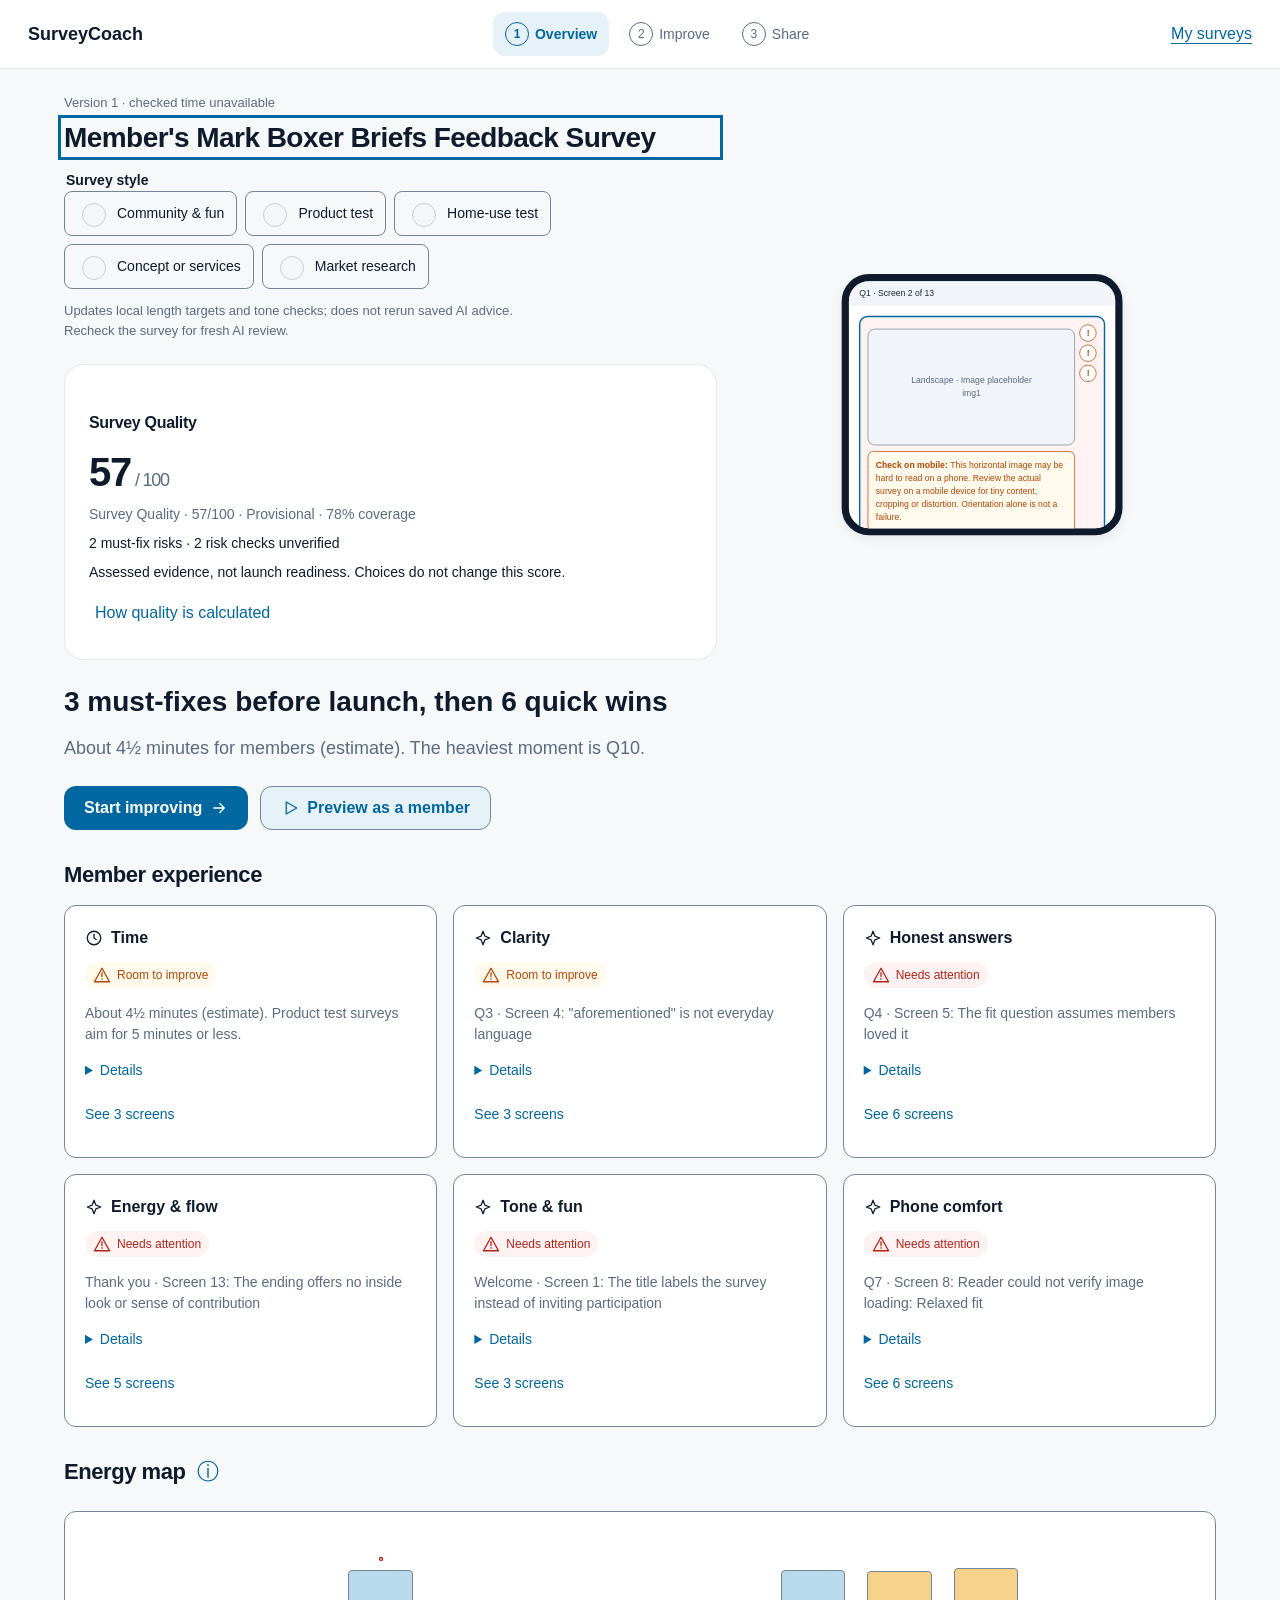
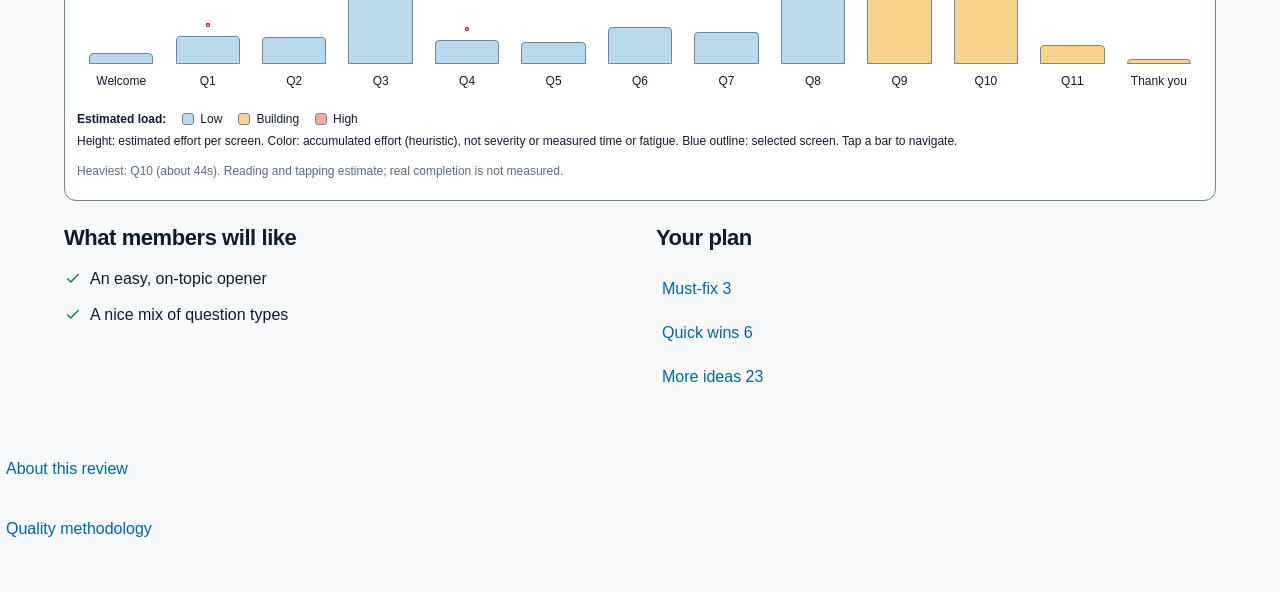
==== site/index.html @ 379ef83e "site: field-scoped previews, bound saves, draft alternatives, read-only recovery, one progress model" ====
<!doctype html>
<html lang="en">
<head>
  <meta charset="utf-8">
  <meta name="viewport" content="width=device-width, initial-scale=1">
  <title>SurveyCoach: sample review</title>
  <meta name="description" content="See your survey through your members' eyes. Explore a fictional SurveyCoach review.">
  <link rel="stylesheet" href="styles.css">
  <link rel="stylesheet" href="workflow.css">
  <link rel="stylesheet" href="design-system.css">
  <link rel="stylesheet" href="review-studio.css">
<link rel="stylesheet" href="chapters.css"><link rel="stylesheet" href="overview.css"><link rel="stylesheet" href="quality.css"></head>
<body>
  <a class="skip" href="#workspace">Skip to review</a>
  <header class="app-bar">
    <a href="local.html" class="brand">SurveyCoach</a>
    <nav id="chapter-nav" aria-label="Review steps">
      <a href="#overview" data-chapter="overview"><span class="step-n">1</span> Overview</a>
      <a href="#improve" data-chapter="improve"><span class="step-n">2</span> Improve</a>
      <a href="#share" data-chapter="share"><span class="step-n">3</span> Share</a>
    </nav>
    <a href="local.html" class="btn-text">My surveys</a>
  </header>
  <main id="workspace" class="sample-shell" tabindex="-1">
    <section id="chapter-overview" aria-labelledby="overview-h"><h2 id="overview-h" tabindex="-1">Overview</h2><p>Sample review · fictional data</p></section>
    <section id="chapter-improve" aria-labelledby="improve-h" hidden>
    <h2 id="improve-h" tabindex="-1">Improve</h2>
    <header id="topbar" class="topbar"></header>
    <div id="improve-bar" class="improve-bar" aria-label="Improve queue"></div>
    <div class="studio">
    <section id="stage" class="stage" aria-labelledby="stage-h" tabindex="-1"></section>
    <aside id="coach" class="coach" aria-labelledby="coach-h"></aside>
    </div>
    </section>
    <section id="chapter-share" aria-labelledby="share-h" hidden><h2 id="share-h" tabindex="-1">Share</h2></section>
    <footer class="chapter-foot"><button type="button" id="about-review" class="btn-text" aria-haspopup="dialog" aria-controls="about-review-dialog">About this review</button></footer>
  </main>

  <p id="status" class="sr-only" role="status" aria-live="polite"></p>
  <script src="environment.js"></script>
  <script src="data.js"></script>
  <script src="dom.js"></script>
  <script src="icons.js"></script><script src="quality.js"></script>
  <script src="diff.js"></script>
  <script src="toast.js"></script>
  <script src="chapters.js"></script>
  <script src="model.js"></script>
  <script src="issues.js"></script><script src="progress.js"></script><script src="issue-list.js"></script>
  <script src="phone.js"></script>
  <script src="energy.js"></script>
  <script src="overview.js"></script>
  <script src="improve-actions.js"></script><script src="queue.js"></script><script src="suggestion.js"></script><script src="drafts.js"></script><script src="coach.js"></script>
  <script src="about.js"></script><script src="app.js"></script>
</body>
</html>
---- site/styles.css ----
/* Existing demo and review layouts. Shared light tokens live in design-system.css. */
* { box-sizing: border-box; }
body { margin: 0; background: var(--bg); color: var(--text); font: var(--fs-16)/1.5 var(--font); }
h1, h2, h3, p, dl, dd, dt, ul { margin: 0; }
button, select, input { font: inherit; color: inherit; }
button { cursor: pointer; }
:focus-visible { outline:3px solid var(--accent); outline-offset:3px; }
.sr-only { position: absolute; width: 1px; height: 1px; overflow: hidden; clip: rect(0 0 0 0); white-space: nowrap; }
.skip { position: absolute; left: .5rem; top: -4rem; background: var(--phone-bg); color: var(--text); padding: .6rem 1rem; border-radius: 8px; z-index: 10; }
.skip:focus { top: .5rem; }

/* ----- header ----- */
.topbar { display: flex; flex-wrap: wrap; align-items: center; gap: 14px 22px; padding: 14px 20px; background: var(--surface); border-bottom: 1px solid var(--line); }
.brand { font-weight: 800; font-size: 18px; color: var(--text); } .brand span { color: var(--accent); }
.ring-block { display: grid; justify-items: center; gap: 2px; flex: none; }
.ring-cap { font-size:12px; color: var(--muted); }
.ring { --c: var(--positive); flex: none; width: 64px; height: 64px; border-radius: 50%; display: grid; place-items: center;
  background: conic-gradient(var(--c) 0 var(--e), var(--critical) var(--e) var(--k), var(--surface-2) var(--k) 360deg); }
.ring-in { width: 50px; height: 50px; border-radius: 50%; background: var(--surface); display: grid; place-items: center; font-weight: 800; font-size: 15px; }
.head-text { flex: 1 1 320px; min-width: 0; }
.head-text h1 { font-size: 20px; line-height: 1.25; }
.sub { color: var(--muted); font-size: 13px; }
.stats { display: flex; flex-wrap: wrap; gap: 8px; }
.stat { background: var(--surface); border: 1px solid var(--line); border-radius: 10px; padding: 6px 14px; text-align: center; }
.stat dd { font-weight: 800; font-size: 18px; } .stat dt { font-size: 12px; color: var(--muted); }
.stat.red dd { color: var(--critical); } .stat.amber dd { color: var(--attention); }
.pick { display: grid; gap: 2px; font-size: 12px; color: var(--muted); min-width: 0; }
.pick select { min-height: 44px; width: 100%; min-width: 0; max-width: 100%; text-overflow: ellipsis; background: var(--surface); border: 1px solid var(--line-strong); border-radius: 10px; padding: 0 10px; color: var(--text); }

/* ----- studio layout: rail | phone | coach. On a phone: one column, in the order a researcher works. ----- */
.studio { display: grid; gap: 14px; padding: 14px 20px 28px; grid-template-columns: minmax(0, 1fr); }
.strip { background: var(--surface-2); border: 1px solid var(--line-strong); border-radius: 10px; padding: 8px 12px; color: var(--muted); font-size: 13px; }
.strip strong { color: var(--text); }
@media (min-width: 1100px) {
  .studio { grid-template-columns: 250px minmax(0, 1fr) 410px; align-items: start; grid-template-areas: "strip strip strip" "rail stage coach"; }
  .strip { grid-area: strip; } .rail { grid-area: rail; } .stage { grid-area: stage; } .coach { grid-area: coach; }
  .rail, .stage { position: sticky; top: 14px; }
  .rail { max-height: calc(100vh - 28px); overflow: auto; flex-direction: column; }
}

/* ----- rail ----- */
.rail { display: flex; gap: 8px; overflow-x: auto; padding-bottom: 6px; min-width: 0; }
.rail-item { flex: 0 0 210px; display: flex; align-items: flex-start; gap: 10px; text-align: left; background: var(--surface); border: 1px solid var(--line); border-radius: 10px; padding: 9px 11px; min-height: 48px; }
@media (min-width: 1100px) { .rail-item { flex: none; width: 100%; } }
.rail-item.on { background: var(--surface-2); border-color: var(--accent); box-shadow: inset 3px 0 var(--accent); }
.rail-text { display: grid; min-width: 0; flex: 1; }
.line1 { white-space: nowrap; overflow: hidden; text-overflow: ellipsis; display: block; }
.topic { color: var(--muted); font-size: 12px; font-weight: 400; }
.issue { font-size: 12px; line-height: 1.35; display: -webkit-box; -webkit-line-clamp: 2; -webkit-box-orient: vertical; overflow: hidden; }   /* two lines: the point of the rail, without a wall */
.issue.must_fix { color: var(--critical); } .issue.worth_improving { color: var(--attention); } .issue.ok { color: var(--muted); }
.dot { flex: none; width: 10px; height: 10px; border-radius: 50%; margin-top: 6px; background: var(--line-strong); }
.dot.must_fix { background: var(--critical); } .dot.worth_improving { background: var(--attention); }
.count { flex: none; font-size:12px; font-weight: 700; background: var(--surface-2); border-radius: 99px; padding: 1px 7px; }

/* ----- stage ----- */
.stage { min-width: 0; }
.toolbar { display: flex; flex-wrap: wrap; gap: 8px; justify-content: center; }
.seg { display: inline-flex; background: var(--surface); border: 1px solid var(--line-strong); border-radius: 999px; padding: 3px; }
.seg button, .toggle { min-height: 40px; padding: 0 14px; border: 0; border-radius: 999px; background: none; color: var(--muted); font-size: 13px; font-weight: 600; }
.toggle { border: 1px solid var(--line-strong); background: var(--surface); }
.seg [aria-pressed="true"], .toggle[aria-pressed="true"] { background: var(--accent); color: var(--on-accent); }
.phone-wrap { display: flex; justify-content: center; margin: 14px 0 10px; }
.phone { width: min(var(--w, 390px), 100%); background: var(--phone-bg); color: var(--phone-text); border: 10px solid var(--phone-frame); border-radius: 38px; overflow: hidden; box-shadow:var(--shadow-2); }
.phone-bar { display: flex; justify-content: space-between; gap: 8px; padding: 8px 14px; background: var(--phone-surface); font-size: 12px; }
.phone-screen { height: clamp(360px, calc(100vh - 410px), 560px); overflow: auto; padding: 14px; font-size: 15px; overscroll-behavior: contain; }
.phone.large .phone-screen { font-size: 19px; }
.pager { display: flex; justify-content: center; gap: 10px; }
.pager button { min-height: 44px; padding: 0 18px; border-radius: 999px; border: 1px solid var(--line-strong); background: var(--surface); font-weight: 600; }
.pager button:disabled { opacity: .45; cursor: default; }
.timing { margin-top: 12px; text-align: center; color: var(--muted); font-size: 13px; }
.timebar { position:relative; height:8px; margin:6px auto 0; max-width:390px; border-radius:99px; background:var(--zone-builds); }
.timebar::before,.timebar::after { content:''; position:absolute; top:0; bottom:0; width:30%; }
.timebar::before { left:0; background:var(--zone-fresh); border-radius:99px 0 0 99px; }
.timebar::after { right:0; width:40%; background:var(--zone-high); border-radius:0 99px 99px 0; }
.timebar i { position:absolute; z-index:1; top:-4px; width:4px; height:16px; border-radius:2px; background:var(--text); transform:translateX(-2px); }

/* ----- inside the phone ----- */
.phone h3 { font-size: 1.15em; margin-bottom: 6px; }
.q { padding: 10px; margin-bottom: 14px; border: 2px solid transparent; border-radius: 12px; }
.q.flagged { background: var(--critical-soft); border-color: var(--critical-soft); }
.q.selected { border-color: var(--phone-accent); box-shadow:var(--shadow-1); }
.q-text, .intro { font-weight: 600; margin-bottom: 8px; }
.help, .page-note { color: var(--muted); font-size: .85em; margin: 4px 0; }
mark { border-radius:4px; background:var(--mark); color:inherit; border-bottom:2px solid var(--attention); }
mark.must_fix { border-bottom-color:var(--critical); }
.phone-marked-block { display:grid; grid-template-columns:minmax(0,1fr) auto; gap:6px; width:100%; align-items:start; }
.phone-block-copy { min-width:0; overflow-wrap:anywhere; }
.phone-gutter { display:grid; gap:4px; }
.phone-marker { display:grid; place-items:center; width:24px; min-height:24px; padding:0; border:1px solid currentColor; border-radius:50%; background:var(--surface); color:var(--attention); font-size:12px; font-weight:700; }
.phone-marker.must_fix { color:var(--critical); }
.phone-marker.on { box-shadow:var(--shadow-1); }
.opts li.suggested-option { border:2px dashed var(--line-strong); }
.phone-controls { display:flex; align-items:start; justify-content:space-between; gap:8px; margin-bottom:8px; }
.phone-settings-wrap { position:relative; }
#phone-settings-panel { position:absolute; z-index:5; top:48px; left:0; width:260px; padding:8px; background:var(--surface); border:1px solid var(--line-strong); border-radius:var(--r-sm); box-shadow:var(--shadow-2); }
#phone-settings, .preview-settings select { min-height:44px; border:1px solid var(--line-strong); border-radius:var(--r-sm); background:var(--surface); color:var(--text); padding:6px 12px; }
.preview-settings label { display:inline-flex; align-items:center; gap:8px; font-size:12px; }
.preview-tools { margin-bottom:8px; font-size:12px; }
.preview-tools summary { min-height:24px; cursor:pointer; }
@media(max-width:700px) {
  .phone-controls { margin-bottom:0; }
  #phone-settings { min-height:24px; padding:2px 12px; }
}
.opts { list-style: none; padding: 0; margin: 8px 0; display: grid; gap: 8px; }
.opts li { display: flex; align-items: center; flex-wrap: wrap; gap: 8px; border: 1px solid var(--phone-line); border-radius: 10px; padding: 10px 12px; background: var(--phone-bg); position: relative; }
.opts li:not(.fold):not(.suggested-option) { display: grid; grid-template-columns: 18px minmax(0, 1fr); align-items: start; }
.opts li:not(.fold):not(.suggested-option)::before { margin-top: .15em; }
.opts li::before { content: ""; flex: none; width: 18px; height: 18px; border: 2px solid var(--line-strong); border-radius: 50%; }
.opts.multi li::before { border-radius: 4px; }
.opts li.fold { border: 0; background: none; padding: 2px 0; color: var(--critical); font-size: .8em; font-weight: 700; }
.opts li.fold::before { display: none; }
.grid-opts { grid-template-columns: 1fr 1fr; }
.media { position: relative; display: grid; place-items: center; width: 100%; min-height: 70px; margin: 6px 0; border: 1px solid var(--line-strong); border-radius: 10px; color: var(--muted); font-size: 12px; text-align: center; padding: 6px;
  background:var(--surface-2); }
.media.broken { background: var(--critical-soft); border: 2px dashed var(--critical); color: var(--critical); font-weight: 700; min-height: 96px; }
.media-wrap { position: relative; }
.dropdown, .textbox { display: flex; justify-content: space-between; border: 1px solid var(--line-strong); border-radius: 10px; padding: 12px; color: var(--muted); margin: 8px 0; }
.textbox { min-height: 84px; }
.scale { display: flex; gap: 4px; margin: 8px 0 4px; } .scale span { flex: 1; text-align: center; border: 1px solid var(--line-strong); border-radius: 8px; padding: 8px 0; font-size: .85em; }
.ends { display: flex; justify-content: space-between; gap: 8px; font-size: .8em; color: var(--muted); }
table { width: 100%; border-collapse: collapse; font-size: .8em; } caption { text-align: left; color: var(--muted); padding-bottom: 4px; }
th, td { padding: 6px 2px; text-align: center; } th[scope="row"] { text-align: left; font-weight: 600; }
.dot-cell, td .dot { display: inline-block; width: 14px; height: 14px; border: 2px solid var(--line-strong); border-radius: 50%; margin: 0; background: none; }
.next { margin-top: 12px; text-align: center; background: var(--phone-accent); color:var(--on-accent); font-weight: 700; border-radius: 999px; padding: 12px; }
.centered { padding: 30px 8px; text-align: center; }
.q.added { background: var(--positive-soft); border-color: var(--positive-soft); } .tag-new { color: var(--positive); font-weight: 700; font-size: .8em; }

/* ----- coach ----- */
.coach { display: grid; gap: 12px; min-width: 0; }
.coach h2 { font-size: 18px; }
.card { background: var(--surface); border: 1px solid var(--line); border-left: 4px solid var(--attention); border-radius: var(--r-lg); padding: 14px; display: grid; gap: 8px; min-width: 0; }
.card.must_fix { border-left-color: var(--critical); }
.card.selected { background: var(--accent-soft); }   /* one selection signal; severity stays on the left bar and the chip */
.chips { display: flex; flex-wrap: wrap; gap: 6px; align-items: center; }
.badge-n { display: grid; place-items: center; width: 24px; height: 24px; border-radius: 50%; background: var(--surface-2); font-weight: 800; font-size: 12px; }
.chip { font-size:12px; font-weight: 700; padding: 2px 9px; border-radius: 99px; background: var(--surface-2); color: var(--accent); }
.chip.must_fix { background: var(--critical-soft); color: var(--critical); } .chip.worth_improving { background: var(--attention-soft); color: var(--attention); }
.chip.good { background: var(--positive-soft); color: var(--positive); } .chip.ai { background: var(--accent); color: var(--phone-bg); font-size: 12px; }
.chip.warn { background: var(--attention-soft); color: var(--attention); } .chip.area { background: var(--surface-2); color: var(--accent); }
.card h3 { font-size: 16px; line-height: 1.3; }
.card-head { display: block; width: 100%; min-height: 24px; padding: 0; text-align: left; background: none; border: 0; font-weight: 700; font-size: inherit; line-height: inherit; }
.why, .fix { color: var(--muted); font-size: 14px; } .fix strong { color: var(--text); }
.choice { margin: 4px 0 0; padding: 0; border: 0; display: grid; gap: 8px; min-width: 0; }
.choice legend { font-size:12px; letter-spacing: .08em; text-transform: uppercase; color: var(--muted); padding: 0 0 6px; }
del { background: var(--critical-soft); color: var(--critical); border-radius: 3px; padding: 0 2px; }
ins { background: var(--positive-soft); color: var(--positive); text-decoration: none; border-radius: 3px; padding: 0 2px; }
.brief, .lead, .strip .short { display: none; }
.lead { align-items: center; gap: 8px; width: 100%; min-height: 44px; text-align: left; background: var(--surface); border: 1px solid var(--line-strong); border-radius: 10px; padding: 6px 10px; font-weight: 600; margin-bottom: 8px; }
.lead .more { margin-left: auto; color: var(--accent); font-size: 12px; font-weight: 600; }
.opt { display: flex; gap: 10px; align-items: flex-start; border: 1px solid var(--line-strong); border-radius: 10px; padding: 10px; cursor: pointer; background: var(--surface); }
.opt.on { border-color: var(--accent); background: var(--accent-soft); }
.opt input { flex: none; margin-top: 3px; width: 20px; height: 20px; appearance: none; border: 2px solid var(--line-strong); border-radius: 50%; background: none; display: grid; place-content: center; }
.opt input::before { content: ""; width: 10px; height: 10px; border-radius: 50%; background: var(--accent); transform: scale(0); }
.opt input:checked { border-color: var(--accent); } .opt input:checked::before { transform: scale(1); }
.opt-body { display: grid; gap: 2px; min-width: 0; overflow-wrap: anywhere; }
.opt-text .stem { display: block; font-weight: 600; } .opt-text .choices { display: block; color: var(--muted); font-size: 13px; margin-top: 2px; }
.ai-note { margin: 0 0 6px; font-size: 12px; color: var(--accent); }
.choice.pre .opt:not(.on) .choices { display: -webkit-box; -webkit-line-clamp: 1; -webkit-box-orient: vertical; overflow: hidden; }   /* the question always shows; its choices open when picked */
.opt-label { font-size:12px; letter-spacing: .08em; text-transform: uppercase; color: var(--muted); }
.actions { display: flex; flex-wrap: wrap; align-items: center; gap: 8px 12px; }
.btn { min-height: 44px; padding: 0 16px; border: 0; border-radius: 999px; background: var(--accent); color: var(--on-accent); font-weight: 700; }
.note { color: var(--muted); font-size: 13px; }
.report { display: grid; gap: 8px; }
.report details { background: var(--surface); border: 1px solid var(--line); border-radius: 10px; padding: 0 12px; }
.report summary { min-height: 44px; display: flex; align-items: center; cursor: pointer; font-weight: 600; }
.areas, .plain { list-style: none; padding: 0 0 10px; display: grid; gap: 8px; }
.areas li { display: grid; grid-template-columns: minmax(0, 1.2fr) minmax(0, 1fr); gap: 2px 10px; font-size: 13px; }
.areas .num { grid-column: 1 / -1; color: var(--muted); font-size: 12px; }
.bar { display: flex; height: 8px; align-self: center; border-radius: 99px; overflow: hidden; background: var(--surface-2); }
.bar i, .legend i { display: inline-block; height: 100%; } .legend i { width: 14px; height: 8px; vertical-align: middle; border-radius: 2px; }
i.got { background: var(--positive); } i.lost { background: var(--critical); }
i.wait { background:var(--surface-2); }
.legend { color: var(--muted); font-size: 12px; padding-bottom: 10px; }
.plain li { font-size: 14px; color: var(--muted); }
@media (max-width: 700px) {
  /* Phone first: brand + picker, then ring + verdict, then the phone within ~340px of the top. */
  .topbar { display: grid; grid-template-columns: auto minmax(0, 1fr); gap: 6px 12px; align-items: center; padding: 10px 12px; }
  .ring-block { grid-row: 2; } .head-text { grid-row: 2; grid-column: 2; flex: none; }
  .pick { grid-row: 1; grid-column: 2; } .pick span { position: absolute; width: 1px; height: 1px; overflow: hidden; clip: rect(0 0 0 0); }
  .ring { width: 48px; height: 48px; } .ring-in { width: 38px; height: 38px; font-size: 13px; }
  .head-text h1 { font-size: 17px; } .head-text .sub, .stats { display: none; } .brief { display: block; color: var(--muted); font-size: 12px; }
  .studio { padding: 6px 12px 24px; gap: 8px; }
  .strip { font-size: 12px; padding: 6px 10px; } .strip .long { display: none; } .strip .short { display: inline; }
  .rail-item { flex: 0 0 auto; min-height: 44px; align-items: center; padding: 6px 12px; } .rail-item .issue, .topic { display: none; }
  .seg[aria-label="Device"] { display: none; } .toolbar { justify-content: flex-start; }
  .lead { display: flex; }
  .phone-wrap { margin: 6px 0; } .phone-screen { height: min(460px, calc(100svh - 330px)); min-height: 300px; }
}
---- site/workflow.css ----
.workflow-header{display:flex;align-items:center;gap:24px;padding:20px 28px;border-bottom:1px solid var(--line-strong);flex-wrap:wrap}.workflow-header a{color:inherit}.workflow{max-width:1000px;margin:auto;padding:28px 20px 70px}.workflow h1{font-size:clamp(26px,5vw,40px)}.workflow h2{margin:20px 0 12px}.workflow p{line-height:1.6;color:var(--text)}.workflow-panel{background:var(--surface);border:1px solid var(--line-strong);border-radius:16px;padding:22px;margin:20px 0}.workflow form{display:grid;gap:14px}.workflow label{font-weight:650}.workflow input:not([type=checkbox]),.workflow textarea,.workflow select{display:block;width:100%;max-width:100%;box-sizing:border-box;background:var(--surface);color:var(--text);border:1px solid var(--line-strong);border-radius:8px;padding:12px;font:inherit}.workflow textarea{min-height:80px}.workflow input[type=checkbox]{width:20px;height:20px;flex-shrink:0;accent-color:var(--accent)}.workflow .check{display:flex;align-items:flex-start;gap:10px;line-height:1.5}.workflow .btn{justify-self:start}.workflow a{color:var(--accent)}.workflow details{margin:10px 0}.workflow summary{cursor:pointer;min-height:30px;padding:8px 0}.workflow-note{border-top:1px solid var(--line-strong);padding-top:20px}.survey-row{display:flex;justify-content:space-between;gap:15px;align-items:center;flex-wrap:wrap;border-bottom:1px solid var(--line-strong);padding:18px 0}.workflow .actions{display:flex;gap:12px;flex-wrap:wrap;align-items:center;margin:14px 0}.workflow .fix-group{border-top:1px solid var(--line-strong);margin:24px 0}.workflow .fix-card{background:var(--surface);border:1px solid var(--line-strong);border-radius:12px;padding:18px;margin:12px 0;overflow-wrap:anywhere}.workflow blockquote{margin:12px 0;padding:12px;border-left:3px solid var(--accent);white-space:pre-wrap}.workflow .saved{color:var(--accent)}.workflow .danger{color:var(--critical)}.workflow button:disabled{opacity:.55}.workflow .meta{font-size:13px;color:var(--muted)}.workflow [hidden]{display:none}.local-nav{display:flex;gap:16px;align-items:center;padding:12px 24px;flex-wrap:wrap;border-bottom:1px solid var(--line-strong)}.local-nav a{color:var(--accent)}@media(max-width:600px){.workflow-header{padding:16px}.workflow{padding:16px 14px 50px}.workflow-panel{padding:16px}.workflow .fix-card{padding:14px}.workflow .actions>*{max-width:100%}}

/* Researcher loop: contextual decision, navigation-only drawer, finish in place. */
.review-studio [hidden]{display:none!important}
.review-studio .workspace-shell{padding-bottom:180px}
.review-studio .review-details{padding:20px;border:1px solid var(--line);border-radius:16px;background:var(--surface);margin:18px 0;overflow-wrap:anywhere}
.review-studio summary{cursor:pointer;font-weight:650;min-height:44px;display:list-item;align-content:center}
.review-studio .decision-verdict{font-weight:600;line-height:1.6;margin:12px 0 20px}
.review-studio .issue-jump{display:grid;grid-template-columns:minmax(110px,auto) 1fr;gap:6px 14px;width:100%;text-align:left;background:transparent;border:0;border-bottom:1px solid var(--line);padding:16px 4px;cursor:pointer;color:inherit;font:inherit}
.review-studio .issue-jump:hover{background:var(--accent-soft)}
.review-studio .issue-state{grid-column:2;font-size:12px;color:var(--muted)}
.review-studio .issue-list-group ul{list-style:none;padding:0;margin:0}
.review-studio .issue-place{font-size:12px;font-weight:650}
.review-studio .issue-list-group h3{margin:24px 0 8px;font-size:15px}
.review-studio .issue-original blockquote,.review-studio .issue-rewrite blockquote{white-space:pre-wrap;font-size:14px;line-height:1.65;margin:8px 0 14px;padding:12px;border-left:3px solid var(--line-strong);background:var(--surface);overflow-wrap:anywhere}
.review-studio .issue-rewrite{margin:18px 0}
.review-studio .issue-rewrite h4{font-size:12px;text-transform:uppercase;letter-spacing:.06em;margin:0}
.review-studio .keep-mine{margin-top:12px}
.review-studio .keep-reason{margin-top:14px;padding:12px;border:1px solid var(--line-strong);border-radius:10px}
.review-studio .reason-chips{display:flex;flex-wrap:wrap;gap:6px;margin-bottom:12px}
.review-studio .reason-chip{background:var(--accent-soft);color:var(--text);border:1px solid var(--line-strong);border-radius:18px;padding:8px 10px;min-height:36px;cursor:pointer;font:inherit;font-size:12px}
.review-studio textarea,.review-studio input[type=text],.review-studio input[type=url]{width:100%;box-sizing:border-box;border:1px solid var(--line-strong);border-radius:8px;background:var(--surface);color:var(--text);padding:12px;font:inherit}
.review-studio textarea{display:block;min-height:80px;margin:10px 0;resize:vertical}
.review-studio .accepted-risk{font-size:12px;color:var(--attention);line-height:1.6}
.review-studio .screen-issue-nav{display:grid;gap:4px;margin-bottom:16px}
.review-studio .screen-issue-nav button{border:0;border-left:3px solid transparent;background:transparent;color:inherit;text-align:left;font:inherit;font-size:12px;padding:10px;cursor:pointer}
.review-studio .screen-issue-nav [aria-current=true]{border-color:var(--accent);background:var(--accent-soft)}
.review-studio .next-issue{margin-top:16px}
.review-studio .review-actionbar{position:fixed;bottom:0;left:28px;right:28px;max-width:var(--content);margin-left:auto;margin-right:auto;z-index:20;display:flex;gap:10px;flex-wrap:wrap;align-items:center;padding:16px;margin-top:24px;background:var(--surface);border:1px solid var(--line-strong);border-radius:14px 14px 0 0;box-shadow:var(--shadow-2);}
.review-studio .review-actionbar .btn{min-height:44px}
.review-studio #action-status{flex-basis:100%;margin:0;font-size:12px}
.review-studio #action-status:empty{display:none}
.review-studio .change-sheet pre{white-space:pre-wrap;overflow-wrap:anywhere;font:inherit;font-size:14px;line-height:1.7;background:var(--surface);padding:16px;border-radius:8px}
.review-studio .round-timeline{display:flex;gap:8px;flex-wrap:wrap}
.review-studio .round-timeline a{display:inline-block;border:1px solid var(--line-strong);border-radius:20px;padding:8px 14px;color:var(--accent);text-decoration:none}
.review-studio .round-timeline [aria-current=page]{background:var(--accent);color:var(--phone-bg)}
.review-studio .title-edit{border:0;background:transparent;color:var(--accent);text-decoration:underline;font:inherit;font-size:12px;cursor:pointer;min-height:36px}
.review-studio .title-form{display:flex;gap:8px;flex-wrap:wrap;max-width:650px}
.review-studio .title-form input{flex:1 1 240px}
.review-studio #title-tools [role=status]{font-size:12px;margin-left:8px}
.review-studio #recheck-form{display:grid;gap:12px;max-width:780px}
.review-studio #recheck-form label{font-weight:600}
.review-studio .btn:disabled{opacity:.5;cursor:not-allowed}
@media(max-width:600px){.review-studio .review-details{padding:14px}.review-studio .issue-jump{grid-template-columns:1fr}.review-studio .issue-state{grid-column:1}.review-studio .review-actionbar{padding:10px;gap:6px;left:14px;right:14px}.review-studio .review-actionbar .btn{flex:1;font-size:12px;padding:10px}.review-studio .round-timeline a{padding:8px 12px}}
---- site/design-system.css ----
/* Shared SurveyCoach foundations and components. Home, workspace, demo and export. */
:root {
  --bg:#F7F8FA; --surface:#FFFFFF; --surface-2:#F1F4F8; --line:#E3E8EF; --line-strong:#74859A;
  --text:#0F1B2D; --muted:#5B6B80; --accent:#0067A0; --accent-soft:#E6F1F8; --on-accent:#FFFFFF;
  --critical:#B42318; --critical-soft:#FEF3F2; --attention:#B54708; --attention-soft:#FFFAEB;
  --positive:#067647; --positive-soft:#ECFDF3; --mark:#FFF1B8;
  --zone-fresh:#B9D9EC; --zone-builds:#F6D28B; --zone-high:#F2A99F;
  --phone-bg:#FFFFFF; --phone-text:#1D2939; --phone-frame:#0F1B2D;
  --phone-muted:var(--muted); --phone-line:var(--line-strong); --phone-accent:var(--accent);
  --phone-surface:var(--surface-2);
  --read-ink:var(--text); --read-muted:var(--muted); --read-accent:var(--positive);
  --read-bg:var(--positive-soft); --read-surface:var(--surface); --read-line:var(--line-strong);
  --read-frame:var(--phone-frame); --read-divider:var(--line); --read-shadow:var(--shadow-2);
  --shadow-1:0 1px 2px rgba(16,24,40,.06); --shadow-2:0 4px 16px rgba(16,24,40,.08); --shadow-3:0 16px 48px rgba(16,24,40,.14);
  --font:-apple-system,BlinkMacSystemFont,"SF Pro Text","Segoe UI",Roboto,"Helvetica Neue",Arial,sans-serif;
  --fs-12:12px; --fs-14:14px; --fs-16:16px; --fs-18:18px; --fs-22:22px; --fs-28:28px; --fs-40:40px; --fs-56:56px;
  --r-sm:8px; --r-md:12px; --r-lg:20px; --r-pill:999px;
  --s-1:4px; --s-2:8px; --s-3:12px; --s-4:16px; --s-5:24px; --s-6:32px; --s-7:48px; --s-8:64px;
  --ease:cubic-bezier(.2,.8,.2,1); --dur-1:120ms; --dur-2:220ms; --dur-3:360ms;
  --content:1200px; --bar:64px;
}
html { scroll-padding-top:calc(var(--bar) + 72px); }
body { background:var(--bg); color:var(--text); font:var(--fs-16)/1.5 var(--font); -webkit-font-smoothing:antialiased; -moz-osx-font-smoothing:grayscale; }
h1,h2,h3 { letter-spacing:-.02em; font-weight:700; line-height:1.2; }
h1 { font-size:var(--fs-40); } h2 { font-size:var(--fs-28); } h3 { font-size:var(--fs-22); }
.num { font-variant-numeric:tabular-nums; }
.meta { font-size:13px; color:var(--muted); }
a { color:var(--accent); text-underline-offset:4px; }
button,input,select,textarea { font:inherit; }
button,select,input:not([type=checkbox]):not([type=radio]),summary { min-height:44px; }
button:disabled { cursor:not-allowed; opacity:.6; }
select { background:var(--surface); color:var(--text); border:1px solid var(--line-strong); border-radius:10px; padding:8px 12px; }
select option { background:var(--surface); color:var(--text); }
textarea { color:var(--text); background:var(--surface); border:1px solid var(--line-strong); border-radius:10px; padding:12px; }
[hidden] { display:none !important; }
:focus-visible { outline:3px solid var(--accent); outline-offset:3px; }
.app-header,.home-header { width:min(var(--content),100%); margin:auto; display:flex; align-items:center; justify-content:space-between; gap:16px; padding:20px 24px; flex-wrap:wrap; }
.app-brand { display:inline-flex; align-items:center; gap:10px; color:var(--text); text-decoration:none; font-size:19px; font-weight:800; min-height:44px; }
.app-brand .brand-word { color:var(--text); } .brand-word span { color:var(--accent); }
.brand-mark { display:inline-block; width:28px; height:28px; flex:none; border-radius:var(--r-sm); background:var(--accent); }
.app-header nav { display:flex; align-items:center; gap:20px; flex-wrap:wrap; }
.app-header nav a { min-height:44px; display:inline-flex; align-items:center; }
.pill { border:1px solid var(--line); background:var(--surface); border-radius:999px; padding:7px 14px; color:var(--muted); font-size:13px; }
.btn,.go { min-height:44px; display:inline-flex; align-items:center; justify-content:center; gap:8px; padding:0 20px; border:0; border-radius:var(--r-md); background:var(--accent-soft); color:var(--accent); font-weight:700; text-decoration:none; }
.btn { border:1px solid var(--line-strong); }
.btn-primary,.go { background:var(--accent); color:var(--on-accent); border:0; }
/* A tinted fill and accent text keep buttons apart from text inputs, which are white with dark text. */
.btn-secondary { background:var(--accent-soft); border:1px solid var(--line-strong); color:var(--accent); }
.btn-text { background:transparent; border:0; color:var(--accent); }
.btn:hover,.go:hover { text-decoration:underline; }
.workflow-panel,.fix-card,.card,.survey-card { border:1px solid var(--line); border-radius:var(--r-lg); background:var(--surface); }
.card { padding:var(--s-5); box-shadow:var(--shadow-1); }
.pill[data-tone] { display:inline-flex; align-items:center; gap:var(--s-2); font-weight:650; }
.pill[data-tone=critical] { background:var(--critical-soft); color:var(--critical); }
.pill[data-tone=attention] { background:var(--attention-soft); color:var(--attention); }
.pill[data-tone=positive] { background:var(--positive-soft); color:var(--positive); }
.pill[data-tone=neutral] { background:var(--surface-2); color:var(--muted); }
/* Text and symbols keep status understandable without colour. Future SVGs inherit currentColor. */
.pill[data-tone=critical]::before { content:'!'; }
.pill[data-tone=attention]::before { content:'!'; }
.pill[data-tone=positive]::before { content:''; width:10px; height:6px; border-left:2px solid currentColor; border-bottom:2px solid currentColor; transform:rotate(-45deg); margin-bottom:3px; }
.pill[data-tone=neutral]::before { content:'i'; }
.chip { display:inline-flex; align-items:center; border-radius:999px; padding:4px 10px; font-size:12px; font-weight:650; }
[data-tone=error] { border:1px solid var(--critical); background:var(--critical-soft); color:var(--critical); padding:14px; border-radius:12px; }
[data-tone=notice] { border:1px solid var(--line-strong); padding:14px; border-radius:12px; background:var(--surface-2); }
[data-tone=progress] { border:1px solid var(--accent); padding:14px; border-radius:12px; background:var(--surface-2); }
.workspace-shell { max-width:var(--content); margin:auto; padding:12px 24px 48px; }
.workspace-heading { display:flex; align-items:center; justify-content:space-between; gap:20px; flex-wrap:wrap; margin:12px 0 20px; }
.workspace-heading h1 { font-size:clamp(24px,3vw,38px); line-height:1.15; margin-bottom:10px; }
.workspace-heading p { color:var(--muted); }
.workspace-shell .topbar { border:1px solid var(--line); border-radius:var(--r-lg); background:var(--surface); padding:20px; }
.workspace-shell .topbar > .brand,.workspace-shell .topbar > .pick { display:none; }
.workspace-shell .head-text h1,.workspace-shell .head-text h2 { font-size:clamp(20px,2vw,28px); }
.workspace-shell .head-text .sub { overflow-wrap:anywhere; }
.workspace-tabs { display:flex; flex-wrap:wrap; gap:8px; margin:24px 0 12px; padding:6px; width:fit-content; border:1px solid var(--line); border-radius:14px; background:var(--surface); }
.workspace-tabs button { border:0; border-radius:9px; background:transparent; padding:10px 16px; color:var(--muted); font-weight:700; }
.workspace-tabs button[aria-selected=true] { color:var(--on-accent); background:var(--accent); }
.workspace-shell .studio { padding:0; grid-template-columns:200px minmax(300px,1fr) minmax(300px,1fr); grid-template-areas:"rail stage coach"; align-items:start; }
#review-toolbar { display:flex; flex-wrap:wrap; align-items:center; gap:12px; padding:16px; margin:0 0 20px; border:1px solid var(--line); border-radius:var(--r-lg); background:var(--surface); }
#review-toolbar a { min-height:44px; display:inline-flex; align-items:center; }
.workspace-shell .rail-item { border-radius:11px; border-color:var(--line); }
.workspace-shell .card,.workspace-shell .fix-card { padding:20px; }
.workspace-shell .card h3 { font-size:20px; line-height:1.3; }
.workspace-shell .coach > h2 { color:var(--accent); font-size:16px; }
.workspace-shell .strip { margin-bottom:8px; border:1px solid var(--line); border-radius:12px; }
.workspace-shell .rail { background:var(--surface); border:1px solid var(--line); border-radius:14px; padding:8px; }
.workspace-shell .stage { background:var(--surface); border:1px solid var(--line); border-radius:var(--r-lg); padding:16px; min-width:0; }
.workspace-shell .coach { min-width:0; }
.workspace-shell .card { box-shadow:none; }
.workspace-shell .workflow { max-width:none; padding:0; }
.workspace-shell .review-details { margin:16px 0; padding:12px 18px; }
.review-details > summary { display:flex; align-items:center; cursor:pointer; font-weight:700; }
.review-details .workflow-panel { border:0; background:transparent; padding:12px 0; }
.about-sheet { margin:auto; width:min(680px, calc(100% - 32px)); max-height:calc(100dvh - 48px); overflow:auto; overscroll-behavior:contain; padding:24px; border:1px solid var(--line-strong); border-radius:var(--r-lg); background:var(--surface); color:var(--text); box-shadow:var(--shadow-3); }
.about-sheet::backdrop { background:var(--phone-frame); opacity:.65; }
.about-sheet h2 { font-size:var(--fs-22); margin:16px 0; }
.about-sheet h3 { font-size:var(--fs-16); margin:20px 0 8px; }
.about-sheet p,.about-sheet li,.about-sheet summary,.about-sheet a { font-size:var(--fs-14); overflow-wrap:anywhere; }
.about-sheet p { margin:8px 0; }
.about-sheet ul { padding-left:20px; }
.about-sheet a { display:block; min-height:44px; padding:10px 0; }
.image-reminder { color:var(--attention); background:var(--attention-soft); border:1px solid var(--attention); padding:10px; border-radius:8px; font-size:12px; margin:8px 0 16px; }
.media-wrap .media { width:100%; box-sizing:border-box; overflow:hidden; display:grid; place-items:center; }
.media-wrap .media > span { text-align:center; padding:8px; font-size:12px; overflow-wrap:anywhere; }
.media-wrap { min-width:0; }
.report-shell { max-width:1000px; margin:20px auto; padding:24px; line-height:1.6; }
.report-shell h2 { margin:24px 0 12px; }.report-shell li { margin:16px 0; padding:20px; border:1px solid var(--line); border-radius:var(--r-lg); background:var(--surface); }
@media(max-width:1100px) { .workspace-shell .studio { grid-template-columns:minmax(280px,1fr) minmax(280px,1fr); grid-template-areas:"rail rail" "stage coach"; } .workspace-shell .rail { grid-column:1/-1; display:flex; flex-direction:row; overflow:auto; } }
@media(max-width:700px) {
  .workspace-shell { padding:8px 12px 32px; } .app-header,.home-header { padding:12px; }
  body:not(.home) > .app-header { padding:4px 12px; }
  body:not(.home) > .app-header .brand-mark { width:22px; height:22px; }
  body:not(.home) > .topbar { padding-top:5px; padding-bottom:5px; }
  .app-header .pill { display:none; } .workspace-heading { margin-top:8px; gap:10px; }
  .workspace-shell .studio { display:flex; flex-direction:column; gap:12px; }
  .workspace-shell .rail,.workspace-shell .stage,.workspace-shell .coach { width:100%; }
  .workspace-shell .rail { position:static; max-height:130px; border-right:4px solid var(--accent); scroll-snap-type:x proximity; }
  .workspace-shell .rail::before { content:'Screens →'; display:flex; align-items:center; flex:none; padding:8px; color:var(--muted); font-size:12px; }
  .workspace-shell .stage { position:static; }
  #review-toolbar { gap:8px 14px; padding:12px; margin-bottom:12px; }
  #review-toolbar .btn { order:3; }
  .workspace-shell .card,.workspace-shell .fix-card { padding:16px; }
  .workspace-shell .stage { padding:10px; } .workspace-tabs { width:100%; }
  .workspace-tabs button { flex:1; padding:8px; font-size:13px; }
  .workspace-shell .topbar { padding:14px; display:flex; } .workspace-shell .head-text { flex:1; }
  .workspace-shell .phone-screen { height:480px; min-height:300px; }
  .workspace-shell .toolbar { flex-wrap:wrap; } .workspace-shell .head-text .sub { display:none; }
}
@media(prefers-reduced-motion:reduce) { *,*::before,*::after { animation:none !important; transition:none !important; scroll-behavior:auto !important; } }
---- site/review-studio.css ----
/* Improve composition. Colour is owned exclusively by foundation tokens. */
html { scroll-padding-top:190px; }
.app-bar { position:sticky; top:0; z-index:30; }
.review-studio { background:var(--bg); }
.review-studio .workspace-shell { padding:20px 28px 40px; }
.review-studio .workspace-heading { margin-bottom:12px; }
.review-studio .workspace-heading h1 { font-size:22px; margin:0; }
#title-tools { margin-top:8px; }
#review-status,.decision-verdict { font-size:12px; color:var(--muted); }
.review-studio #topbar { display:none; }
.improve-bar { position:sticky; top:69px; z-index:20; display:grid; grid-template-columns:auto minmax(120px,1fr) auto; align-items:center; gap:8px 20px; height:auto; background:var(--surface); border-block:1px solid var(--line-strong); margin:16px 0 24px; padding:8px 12px; }
.queue-navigation { min-width:0; }
#queue-progress { margin:0; font-size:12px; line-height:1; }
#queue-tabs { display:flex; gap:8px; }
#queue-tabs button { display:flex; flex-direction:column; align-items:center; justify-content:center; line-height:1.25; min-height:44px; border:0; border-bottom:2px solid transparent; background:transparent; color:var(--muted); padding:6px 10px; font-size:14px; white-space:nowrap; }
#queue-tabs .tab-progress { font-size:12px; font-weight:400; }
#queue-tabs [aria-selected=true] { border-color:var(--accent); color:var(--accent); font-weight:700; }
.improve-bar .energy-map { grid-column:2; grid-row:1; min-width:0; margin:0; padding:4px 8px; display:grid; grid-template-columns:minmax(120px,1fr) minmax(0,2fr); gap:0 16px; }
.improve-bar .energy-bars { grid-row:1 / 4; }
.improve-bar .energy-legend { grid-column:2; }
.energy-quick-guide { font-size:12px; line-height:1.4; margin:0; color:var(--muted); }
.energy-guide { min-width:0; }
.review-studio .energy-guide summary,.energy-guide summary { min-height:24px; cursor:pointer; font-size:12px; }
.energy-guide summary:focus-visible { outline:2px solid var(--accent); outline-offset:2px; }
.improve-bar .energy-guide { grid-column:2; }
.improve-bar .energy-guide[open] { padding-bottom:4px; }
.improve-bar .energy-legend { margin:0; gap:8px; align-items:center; }
.energy-explanation { font-size:12px; line-height:1.5; color:var(--text); margin:4px 0 0; overflow-wrap:anywhere; }
.improve-bar .energy-explanation { margin:0; }
.improve-bar .energy-swipe { display:none; }
.improve-bar .energy-bars { gap:2px; margin:0; padding:4px; height:56px; }
.improve-bar .energy-bar { min-width:24px; min-height:44px; padding:0; flex:1; }
.improve-bar .energy-column { height:44px; }
.improve-bar .energy-fill { max-height:32px; }
.improve-bar .energy-label,.improve-bar .energy-caption { display:none; }
.queue-tools { display:flex; gap:8px; align-items:center; }
.queue-tools button,.preview-settings button { min-height:44px; padding:6px 12px; border:1px solid var(--line-strong); border-radius:var(--r-sm); background:var(--surface); color:var(--text); font-size:12px; }
.queue-tools .seg { display:flex; padding:0; }
.queue-tools .seg [aria-pressed=true] { background:var(--accent-soft); color:var(--accent); border-color:var(--accent); }
.review-studio .studio,.review-studio .studio:has(.comparing),body:not(.review-studio) #chapter-improve .studio { display:grid; grid-template-columns:minmax(340px,400px) minmax(0,560px); grid-template-areas:'stage coach'; justify-content:center; align-items:start; gap:48px; }
.review-studio .stage { grid-area:stage; position:sticky; top:190px; padding:0; border:0; background:transparent; }
.review-studio .coach { grid-area:coach; min-width:0; padding:0; }
.preview-settings { font-size:12px; margin-bottom:8px; }
.preview-settings summary { min-height:24px; cursor:pointer; }
.preview-settings button { margin:4px; }
.phone-wrap { margin:0 auto 12px; }
.review-studio .phone { --w:390px; border:8px solid var(--phone-frame); border-radius:32px; box-shadow:var(--shadow-2); max-width:100%; }
.review-studio .phone-bar { padding:10px 14px; font-size:12px; color:var(--muted); background:var(--phone-surface); border-bottom:1px solid var(--line); }
.review-studio .phone-screen { height:clamp(450px,calc(100vh - 320px),640px); padding:20px 16px; scrollbar-width:thin; scrollbar-color:var(--line-strong) var(--phone-surface); }
.phone .q-text,.phone .intro { overflow-wrap:anywhere; }
.survey-copy { white-space:pre-line; line-height:1.75; }
.unsupported-widget { border:1px dashed var(--line-strong); border-radius:var(--r-md); padding:18px; color:var(--muted); font-size:12px; }
.pager { display:flex; justify-content:center; gap:12px; }
.pager button { min-height:44px; font-size:12px; }
.timing,.preview-effect,.comparison-note { font-size:12px; line-height:1.5; color:var(--muted); text-align:center; }
.comparison-phones { display:grid; gap:16px; }
.comparison-phones h3 { font-size:14px; text-align:center; }
.mobile-coach-link { display:none; }
.review-studio .card { display:flex; flex-direction:column; gap:16px; padding:24px; border:1px solid var(--line-strong); background:var(--surface); border-radius:var(--r-md); box-shadow:var(--shadow-1); }
.card .headline { font-size:22px; line-height:1.35; margin:0; }
.card .pill { display:inline-flex; align-items:center; align-self:flex-start; gap:6px; font-size:12px; background:var(--surface-2); color:var(--text); padding:4px 8px; border-radius:var(--r-sm); }
.card .location { font-size:12px; color:var(--muted); margin:0 0 12px; }
.card .why { font-size:14px; line-height:1.5; margin:0 0 16px; }
.card h4 { font-size:14px; margin:0 0 8px; }
.card .suggested { padding:16px; border:1px solid var(--line-strong); border-radius:var(--r-sm); font-size:14px; }
.suggested blockquote { margin:0; white-space:pre-wrap; }
.suggested { overflow-wrap:anywhere; }
.suggested h5 { font-size:14px; margin:0 0 8px; }
.suggestion-question { margin:0 0 16px; white-space:pre-wrap; line-height:1.6; }
.suggestion-bundle ul { margin:0; padding-left:24px; line-height:1.6; }
.suggestion-bundle li + li { margin-top:6px; }
.issue-original blockquote { white-space:pre-wrap; overflow-wrap:anywhere; }
.alternatives,.reason-chips,.decision-actions { display:flex; flex-wrap:wrap; gap:8px; margin-top:16px; }
.alternatives button,.reason-chip { min-height:44px; border:1px solid var(--line-strong); border-radius:var(--r-sm); color:var(--text); background:var(--surface); padding:6px 12px; font-size:14px; }
.alternatives [aria-pressed=true] { border-color:var(--accent); background:var(--accent-soft); color:var(--accent); }
.card .more { margin:16px 0; font-size:14px; }
.card .more summary { min-height:24px; cursor:pointer; }
.card .more p,.card .more blockquote { margin-top:12px; line-height:1.6; }
.evidence { white-space:pre-wrap; overflow-wrap:anywhere; font:inherit; }
.also-affects { font-size:12px; line-height:1.5; margin-top:12px; }
.keep-reason textarea { width:100%; margin:12px 0; font:inherit; min-height:70px; }
.accepted-risk,.stale-pick,.issue-save-status { font-size:12px; line-height:1.5; margin-top:12px; }
.pattern-row { border-top:1px solid var(--line-strong); padding-top:16px; }
.screen-clear { padding:24px; border:1px solid var(--line-strong); border-radius:var(--r-md); }
.screen-clear h3 { font-size:22px; margin-bottom:16px; }
#screen-drawer { position:fixed; inset:0 auto 0 0; margin:0; width:min(440px,100%); height:100%; max-height:100%; max-width:100%; padding:24px; border:0; border-right:1px solid var(--line-strong); color:var(--text); background:var(--surface); box-shadow:var(--shadow-2); }
#screen-drawer header { display:flex; align-items:center; justify-content:space-between; gap:12px; }
#screen-drawer h2 { font-size:22px; }
#screen-drawer input { width:100%; min-height:44px; margin:20px 0; border:1px solid var(--line-strong); border-radius:var(--r-sm); padding:8px; font:inherit; }
#screen-drawer button { min-height:44px; }
.screen-list { list-style:none; padding:0; }
.screen-row { display:grid; grid-template-columns:24px 1fr; gap:6px 12px; width:100%; text-align:left; padding:12px; border:0; border-bottom:1px solid var(--line-strong); color:var(--text); background:var(--surface); }
.screen-row > span:not(.screen-dot):not(.sr-only) { grid-column:2; font-size:12px; color:var(--muted); }
.screen-dot { color:var(--positive); }.screen-dot.must { color:var(--critical); }
.review-studio .review-details { border:0; border-top:1px solid var(--line); margin-top:24px; padding:12px 0; }
.review-studio .review-actionbar { position:static; box-shadow:none; margin-top:24px; }
#toast-region { position:fixed; z-index:100; bottom:24px; left:50%; transform:translateX(-50%); width:max-content; max-width:calc(100vw - 24px); }
#toast { display:flex; align-items:center; flex-wrap:wrap; gap:12px; background:var(--surface); color:var(--text); border:1px solid var(--line-strong); padding:12px 20px; border-radius:var(--r-md); box-shadow:var(--shadow-2); font-size:14px; }
.reconstruction-note,#strip { font-size:12px; color:var(--muted); text-align:center; margin-top:16px; }
@media(max-width:1000px) {
  .improve-bar { grid-template-columns:1fr auto; gap:8px; }
  .improve-bar .energy-map { display:grid; grid-column:1 / -1; grid-row:2; }
  .review-studio .studio,.review-studio .studio:has(.comparing) { gap:24px; grid-template-columns:minmax(300px,400px) minmax(0,560px); }
}
@media(max-width:700px) {
  html { scroll-padding-top:220px; }
  .review-studio .workspace-shell { padding:12px; }
  .improve-bar { position:static; height:auto; min-height:56px; display:flex; flex-wrap:wrap; justify-content:center; gap:4px; padding:4px; }
  .queue-navigation { width:100%; text-align:center; }
  .improve-bar .energy-map { width:100%; padding-block:0; grid-template-columns:minmax(64px,1fr) minmax(0,4fr); gap:0 8px; }
  .improve-bar .energy-bars { grid-row:1 / 4; grid-column:1; }
  .improve-bar .energy-quick-guide { grid-column:2; font-size:11px; }
  .improve-bar .energy-guide { grid-column:2; grid-row:3; }
  .improve-bar .energy-guide[open] { grid-column:1 / -1; grid-row:4; }
  .improve-bar .energy-bar { flex:0 0 28px; }
  .improve-bar .energy-legend { justify-content:start; gap:2px 6px; }
  .improve-bar .energy-swipe { display:none; }
  #queue-tabs { width:100%; justify-content:center; gap:0; }
  #queue-tabs button { padding:6px; font-size:12px; }
  .queue-tools { justify-content:center; }
  .review-studio .studio,.review-studio .studio:has(.comparing),body:not(.review-studio) #chapter-improve .studio { grid-template-columns:minmax(0,1fr); grid-template-areas:'stage' 'coach'; gap:24px; }
  .review-studio .stage { position:static; }
  .review-studio .phone { width:min(var(--w,390px),350px,100%); }
  .review-studio .phone-screen { height:390px; }
  .review-studio .card { padding:20px; }
  .review-studio .workspace-heading h1 { font-size:20px; overflow-wrap:anywhere; }
  #improve-h { position:absolute; width:1px; height:1px; overflow:hidden; clip-path:inset(50%); }
  .review-studio .workspace-heading { margin-bottom:0; }
  .review-studio .workspace-heading > div { display:flex; align-items:center; gap:8px; width:100%; }
  .review-studio #title-tools { margin-top:0; flex-shrink:0; }
  .review-studio .phone-controls { margin-bottom:0; }
  .review-studio .preview-tools summary { min-height:24px; }
  .review-studio .preview-tools { margin-bottom:0; }
  .review-studio #phone-settings { min-height:24px; padding:2px 12px; }
  .review-studio #review-status { margin:0; }
  .review-studio .decision-verdict:empty { display:none; }
  .improve-bar { margin:8px 0 2px; }
  .sample-shell #topbar { max-height:140px; overflow:auto; }
  /* Improve already explains the selected issue; keep sample switching and coverage concise. */
  .sample-shell:has(#chapter-improve:not([hidden])) #topbar .head-text { display:none; }
  .sample-shell:has(#chapter-improve:not([hidden])) #topbar { display:flex; gap:4px 12px; }
  .sample-shell:has(#chapter-improve:not([hidden])) #topbar .pick { flex:1 1 100%; }
}
@media(prefers-reduced-motion:reduce) { html { scroll-behavior:auto; } }
---- site/chapters.css ----
/* Shell layout only. Chapter content keeps its own styles until its redesign. */
.app-bar { display:flex; flex-wrap:wrap; align-items:center; justify-content:space-between; gap:12px; padding:12px 28px; border-bottom:1px solid var(--line); background:var(--surface); }
.app-bar .brand { font-size:18px; font-weight:750; color:var(--text); text-decoration:none; }
.app-bar > a { display:inline-flex; align-items:center; min-height:44px; }
#chapter-nav { display:flex; gap:8px; }
#chapter-nav a { display:flex; align-items:center; justify-content:center; gap:6px; min-height:44px; padding:8px 12px; border-radius:12px; text-decoration:none; color:var(--muted); font-size:14px; }
#chapter-nav a[aria-current] { color:var(--accent); background:var(--accent-soft); font-weight:700; }
.step-n { display:inline-flex; justify-content:center; align-items:center; width:24px; height:24px; border:1px solid currentColor; border-radius:50%; font-size:12px; }
.chapter-foot { padding:24px 0; }
.chapter-foot button { min-height:44px; }
.workspace-shell > section > h2, .sample-shell > section > h2 { font-size:24px; margin:0 0 12px; }
.sample-shell #topbar > .brand { display:none; }
.workspace-shell [hidden] { display:none!important; }
.screen-picker { display:flex; flex-direction:column; gap:6px; font-size:12px; margin-bottom:12px; }
.screen-picker select { width:100%; min-width:0; min-height:44px; }
.preview-controls { display:flex; flex-wrap:wrap; gap:6px; align-items:center; justify-content:center; }
body:not(.review-studio) #strip { grid-column:1 / -1; }
/* Private Share chapter: a narrow handoff, not another dashboard. */
.review-studio #chapter-share { max-width:840px; margin:var(--s-5) auto; }
#share-summary { font-size:var(--fs-16); color:var(--muted); margin-bottom:var(--s-5); }
#change-list section { padding:var(--s-5); margin-bottom:var(--s-4); background:var(--surface); border:1px solid var(--line); border-radius:var(--r-lg); }
#change-list h3 { font-size:var(--fs-18); margin:0 0 var(--s-4); }
#change-list ul { list-style:none; margin:0; padding:0; }
#change-list li { padding:var(--s-4) 0; border-top:1px solid var(--line); overflow-wrap:anywhere; }
#chapter-share pre { white-space:pre-wrap; overflow-wrap:anywhere; }
#chapter-share #recheck-panel { padding:var(--s-5); margin-top:var(--s-5); border:1px solid var(--line); border-radius:var(--r-lg); background:var(--surface); }
#recheck-panel h2 { font-size:var(--fs-22); }
#recheck-panel input { max-width:100%; box-sizing:border-box; }
#kept-reasons li { overflow-wrap:anywhere; }
@media(max-width:700px) {
  .app-bar { padding:8px 14px; gap:4px 12px; }
  .screen-picker { flex-direction:row; align-items:center; margin-bottom:6px; }
  .screen-picker select { flex:1; width:0; }
  .sample-shell > section > h2 { margin:0 12px 6px; font-size:20px; }
  .sample-shell .pick { grid-row:1; }
  .sample-shell .ring-block, .sample-shell .head-text { grid-row:2; }
  .sample-shell .topbar { padding:4px 12px; }
  #chapter-nav { order:3; width:100%; gap:4px; }
  #chapter-nav a { flex:1; padding:8px 4px; }
  .review-studio .studio, .review-studio .studio:has(.comparing), body:not(.review-studio) #chapter-improve .studio { grid-template-columns:minmax(0,1fr); grid-template-areas:'stage' 'coach'; }
}
---- site/overview.css ----
/* Overview only. All colour comes from the shared foundation tokens. */
#chapter-overview { max-width:var(--content); margin:auto; padding:24px 0; }
.sample-shell #chapter-overview { padding:24px; }
.overview-hero { display:grid; grid-template-columns:7fr 5fr; gap:32px; align-items:center; margin-bottom:32px; }
.overview-intro { min-width:0; }
#overview-h { margin:8px 0 16px; overflow-wrap:anywhere; }
#overview-headline { font-size:28px; font-weight:650; line-height:1.25; margin:16px 0; }
#overview-subline { font-size:18px; color:var(--muted); margin:16px 0 24px; }
.overview-actions { display:flex; flex-wrap:wrap; gap:12px; }
.overview-mini { height:375px; overflow:hidden; display:flex; justify-content:center; pointer-events:none; }
.overview-mini .phone-wrap { transform:scale(.72); transform-origin:top center; }
#chapter-overview h3 { margin:24px 0 16px; }
#signals { list-style:none; padding:0; margin:0; display:grid; grid-template-columns:repeat(3,minmax(0,1fr)); gap:16px; }
#signals > li { padding:20px; border:1px solid var(--line-strong); background:var(--surface); border-radius:var(--r-md); min-width:0; }
.signal-name { display:flex; align-items:center; gap:8px; font-size:16px; font-weight:600; }
.signal-state { display:inline-flex; align-items:center; gap:6px; margin-top:12px; border-radius:var(--r-pill); padding:4px 8px; font-size:12px; }
.signal-state[data-tone=positive] { color:var(--positive); background:var(--positive-soft); }
.signal-state[data-tone=attention] { color:var(--attention); background:var(--attention-soft); }
.signal-state[data-tone=critical] { color:var(--critical); background:var(--critical-soft); }
.signal-state[data-tone=neutral] { color:var(--muted); background:var(--surface-2); }
.signal-summary { font-size:14px; color:var(--muted); line-height:1.5; margin:12px 0 4px; display:-webkit-box; -webkit-line-clamp:2; -webkit-box-orient:vertical; overflow:hidden; }
.signal-details { font-size:14px; color:var(--muted); }
.signal-details summary { min-height:44px; display:list-item; align-content:center; cursor:pointer; color:var(--accent); }
.signal-details p { line-height:1.5; margin:12px 0; overflow-wrap:anywhere; }
#signals > li:has(.signal-details[open]) > .signal-summary { display:none; }
.signal-link { padding:0; text-align:left; font-size:14px; }
.energy-map { min-width:0; padding:20px 12px; border:1px solid var(--line-strong); border-radius:var(--r-md); background:var(--surface); }
.energy-bars { display:flex; align-items:end; gap:6px; overflow-x:auto; padding:12px 4px 8px; scroll-snap-type:x mandatory; }
.energy-bar { flex:1 0 0; min-width:0; padding:0; background:transparent; color:var(--text); border:0; border-radius:4px; scroll-snap-align:start; }
.energy-bar[aria-current=step] { outline:2px solid var(--accent); outline-offset:2px; }
.energy-column { height:120px; display:flex; flex-direction:column; justify-content:end; align-items:center; }
.energy-fill { display:block; width:80%; min-height:2px; border:1px solid var(--line-strong); border-radius:4px 4px 0 0; background:var(--surface-2); }
.fresh .energy-fill,.energy-legend .fresh { background:var(--zone-fresh); }
.fatigue_builds .energy-fill,.energy-legend .fatigue_builds { background:var(--zone-builds); }
.high .energy-fill,.energy-legend .high { background:var(--zone-high); }
.energy-must { color:var(--critical); height:20px; }
.energy-label { display:block; width:100%; padding-top:8px; font-size:12px; white-space:nowrap; overflow:hidden; text-overflow:ellipsis; }
.energy-label.sparse { visibility:hidden; }
.energy-legend { display:flex; flex-wrap:wrap; gap:16px; font-size:12px; margin-top:12px; }
.energy-legend > span { display:inline-flex; align-items:center; gap:6px; }
.energy-legend i { width:12px; height:12px; border:1px solid var(--line-strong); border-radius:3px; }
.energy-caption { font-size:12px; color:var(--muted); margin-top:12px; }
.energy-swipe { display:none; font-size:12px; color:var(--muted); }
.overview-bottom { display:grid; grid-template-columns:1fr 1fr; gap:32px; }
#strengths { list-style:none; padding:0; }
#strengths li { display:flex; align-items:center; gap:8px; margin:12px 0; font-size:16px; }
#strengths svg { color:var(--positive); flex-shrink:0; }
#plan-summary button { display:block; text-align:left; }
#survey-style { border:1px solid var(--line-strong); border-radius:var(--r-md); margin:32px 0 0; padding:20px; }
#survey-style legend { font-size:18px; font-weight:600; }
.survey-style-options { display:flex; gap:8px; flex-wrap:wrap; }
.survey-style-options label { display:flex; align-items:center; gap:8px; min-height:44px; padding:8px 12px; border:1px solid var(--line-strong); border-radius:var(--r-sm); cursor:pointer; font-size:14px; }
.survey-style-options label:has(:checked) { background:var(--accent-soft); border-color:var(--accent); }
.survey-style-options input { accent-color:var(--accent); min-width:24px; min-height:24px; }
#survey-style .meta { margin-top:12px; }
.overview-title-form { display:flex; gap:8px; flex-wrap:wrap; }
#member-preview { position:fixed; inset:0; width:100%; height:100%; max-width:none; max-height:none; margin:0; padding:24px; border:0; background:var(--bg); color:var(--text); overflow:auto; }
#member-preview::backdrop { background:var(--bg); }
#member-preview > header { display:flex; align-items:center; justify-content:space-between; gap:16px; max-width:900px; margin:0 auto 20px; }
#member-preview h2 { font-size:22px; }
.member-phone { max-width:100%; display:flex; justify-content:center; overflow:hidden; }
.member-phone .phone-screen { max-height:48vh; }
.member-playback { display:flex; justify-content:center; align-items:center; gap:16px; margin:16px 0; }
.member-playback button { flex-shrink:0; }
#member-preview .energy-map { max-width:900px; margin:auto; }
.compact .energy-column { height:48px; }
@media (min-width:760px) and (max-width:1099px) { .overview-hero { grid-template-columns:1fr 1fr; } }
@media (max-width:759px) {
  :root { --overview-action-height:120px; }
  html:has(#chapter-overview:not([hidden])) { scroll-padding-bottom:var(--overview-action-height, 120px); }
  #chapter-overview { padding-bottom:var(--overview-action-height, 120px); }
  #chapter-overview :is(button, summary, input, a) { scroll-margin-bottom:var(--overview-action-height, 120px); }
  .overview-hero,.overview-bottom { grid-template-columns:1fr; gap:16px; }
  .overview-mini { display:none; }
  #signals { grid-template-columns:1fr; }
  .overview-actions { position:fixed; bottom:0; left:0; right:0; z-index:12; background:var(--surface); padding:12px 12px calc(12px + env(safe-area-inset-bottom)); border-top:1px solid var(--line-strong); justify-content:center; }
  .overview-actions button { font-size:14px; padding:0 12px; }
  .energy-bar { flex:0 0 56px; }
  .energy-swipe { display:block; }
  .energy-label.sparse { visibility:visible; }
  #member-preview { padding:12px; }
  #member-preview .member-phone .phone { max-width:calc(100vw - 24px); }
  .sample-shell:has(#chapter-overview:not([hidden])) { padding-bottom:120px; }
  .chapter-foot { padding-bottom:100px; }
}
---- site/quality.css ----
/* Understated evidence card; quality never takes a readiness colour. */
.quality-card { border:1px solid var(--line); border-radius:var(--r-lg); background:var(--surface); padding:var(--s-5); margin:var(--s-5) 0; }
.quality-card h3 { font-size:var(--fs-16); margin:0 0 var(--s-2); }
.quality-card p { margin:var(--s-2) 0; }
.quality-card .quality-value { font-size:var(--fs-40); font-weight:650; letter-spacing:-.03em; font-variant-numeric:tabular-nums; line-height:1.2; }
.quality-value span { font-size:var(--fs-18); font-weight:400; color:var(--muted); }
.quality-context,.quality-compact { color:var(--muted); font-size:var(--fs-14); overflow-wrap:anywhere; }
.quality-compact { display:block; font-variant-numeric:tabular-nums; }
.quality-card > p:not(.quality-value) { font-size:var(--fs-14); }
.quality-dialog { background:var(--surface); color:var(--text); border:1px solid var(--line-strong); border-radius:var(--r-lg); padding:var(--s-5); width:min(640px,calc(100vw - 32px)); max-height:85dvh; overflow:auto; box-shadow:var(--shadow-3); }
.quality-dialog::backdrop { background:var(--phone-frame); opacity:.45; }
.quality-dialog h2 { font-size:var(--fs-22); }
.quality-dialog > button { float:right; min-width:70px; }
.quality-dialog p,.quality-dialog li { overflow-wrap:anywhere; }
.quality-footer { padding:var(--s-4) 0; }
.energy-info { min-width:44px; min-height:44px; font-size:var(--fs-22); vertical-align:middle; }
.energy-info-wrap { display:inline-block; position:relative; font-weight:400; }
.energy-tooltip { position:absolute; z-index:10; inset-block-start:100%; inset-inline-start:50%; transform:translateX(-50%); width:min(280px,70vw); padding:var(--s-3); background:var(--surface); color:var(--text); border:1px solid var(--line-strong); border-radius:var(--r-sm); box-shadow:var(--shadow-2); font-size:var(--fs-14); line-height:1.5; letter-spacing:normal; }
#survey-style { border:0; padding:0; margin:var(--s-4) 0; min-width:0; }
#survey-style legend { font-size:var(--fs-14); font-weight:650; }
#survey-style .survey-style-options { gap:var(--s-2); }
#survey-style label { font-size:var(--fs-14); }
#survey-style .meta { max-width:65ch; }
@media (max-width:759px) { .quality-card { padding:var(--s-4); } }
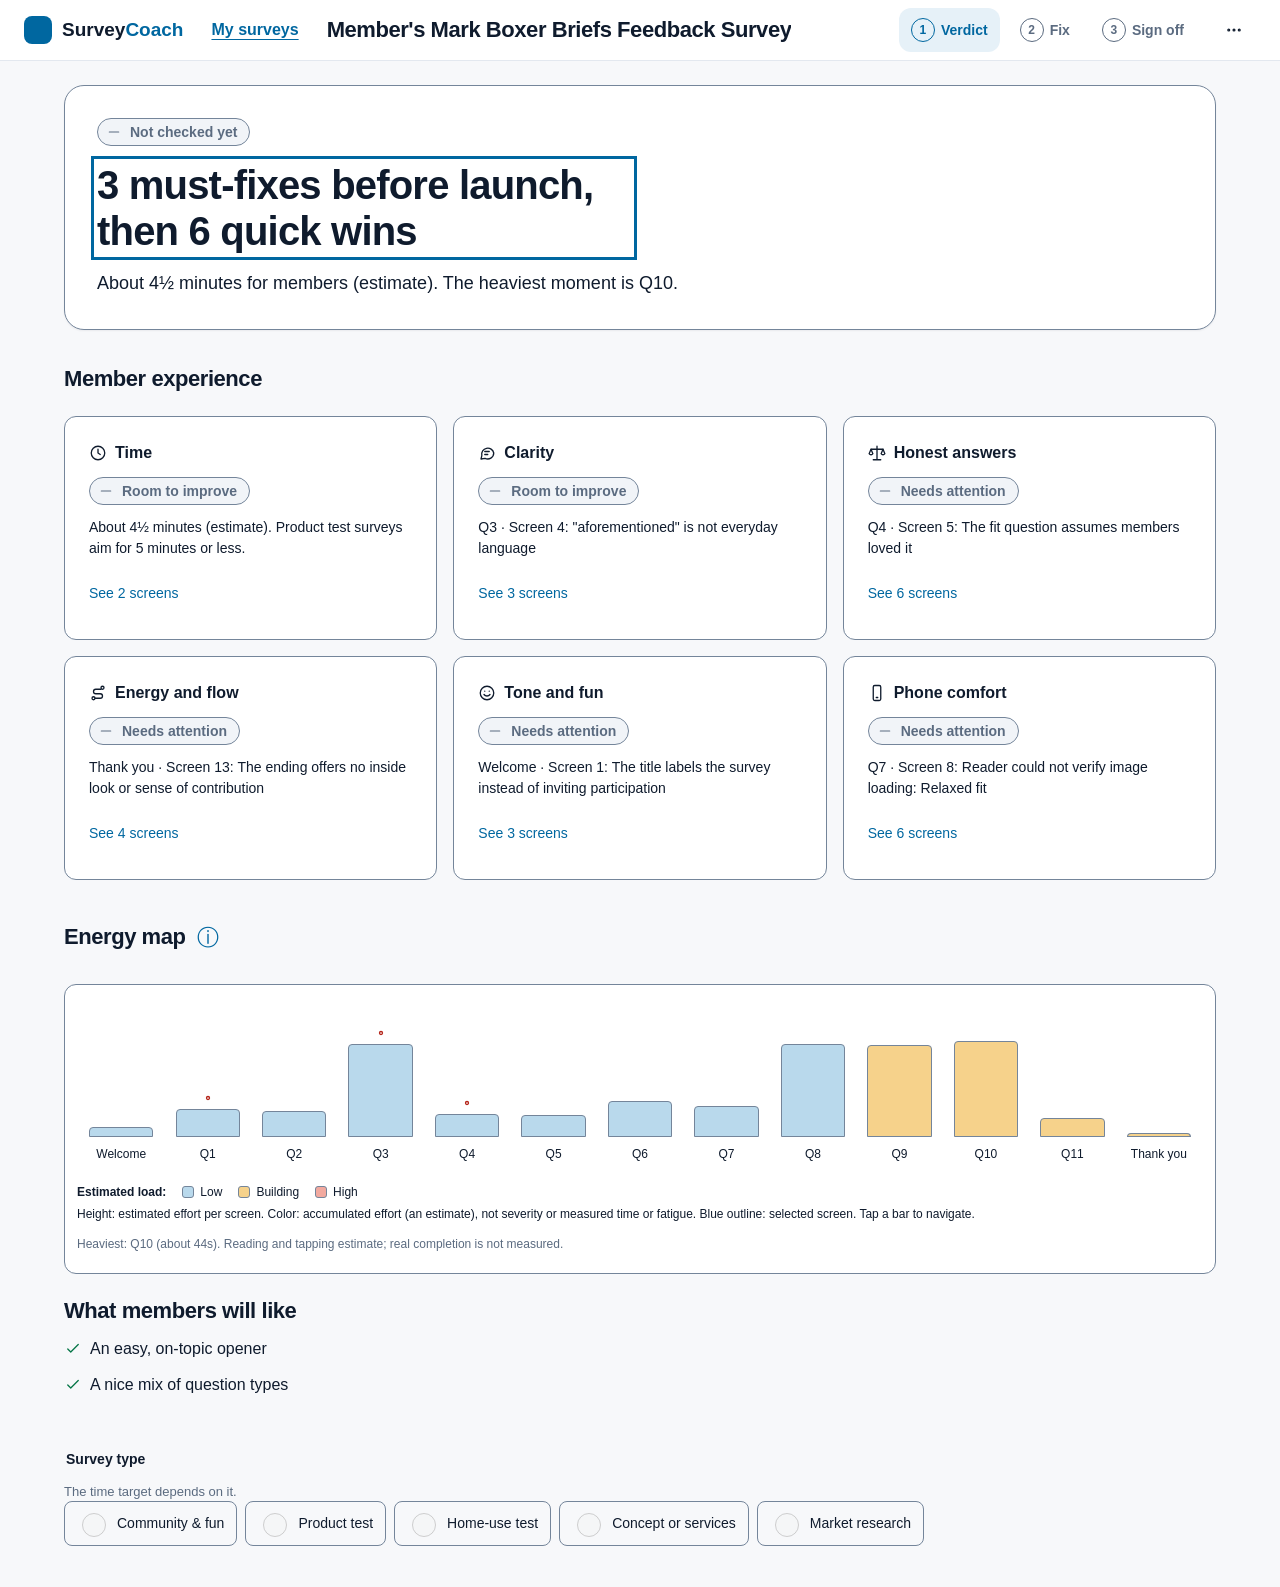
==== commit f227a643: "site: shared header, verdict page, state-based Home card, copy updates (1B, WIP tests)" ====
--- a/site/index.html
+++ b/site/index.html
@@ -8,23 +8,16 @@
   <link rel="stylesheet" href="styles.css">
   <link rel="stylesheet" href="workflow.css">
   <link rel="stylesheet" href="design-system.css">
+  <link rel="stylesheet" href="states.css"><link rel="stylesheet" href="header.css">
   <link rel="stylesheet" href="review-studio.css">
-<link rel="stylesheet" href="chapters.css"><link rel="stylesheet" href="overview.css"><link rel="stylesheet" href="quality.css"></head>
+<link rel="stylesheet" href="chapters.css"><link rel="stylesheet" href="overview.css"><link rel="stylesheet" href="verdict.css"><link rel="stylesheet" href="quality.css"></head>
 <body>
   <a class="skip" href="#workspace">Skip to review</a>
-  <header class="app-bar">
-    <a href="local.html" class="brand">SurveyCoach</a>
-    <nav id="chapter-nav" aria-label="Review steps">
-      <a href="#overview" data-chapter="overview"><span class="step-n">1</span> Overview</a>
-      <a href="#improve" data-chapter="improve"><span class="step-n">2</span> Improve</a>
-      <a href="#share" data-chapter="share"><span class="step-n">3</span> Share</a>
-    </nav>
-    <a href="local.html" class="btn-text">My surveys</a>
-  </header>
+  <header id="app-header" class="review-header"></header>
   <main id="workspace" class="sample-shell" tabindex="-1">
-    <section id="chapter-overview" aria-labelledby="overview-h"><h2 id="overview-h" tabindex="-1">Overview</h2><p>Sample review · fictional data</p></section>
+    <section id="chapter-overview" aria-labelledby="overview-h"><h2 id="overview-h" tabindex="-1">Verdict</h2><p>Sample review · fictional data</p></section>
     <section id="chapter-improve" aria-labelledby="improve-h" hidden>
-    <h2 id="improve-h" tabindex="-1">Improve</h2>
+    <h2 id="improve-h" tabindex="-1">Fix</h2>
     <header id="topbar" class="topbar"></header>
     <div id="improve-bar" class="improve-bar" aria-label="Improve queue"></div>
     <div class="studio">
@@ -32,15 +25,14 @@
     <aside id="coach" class="coach" aria-labelledby="coach-h"></aside>
     </div>
     </section>
-    <section id="chapter-share" aria-labelledby="share-h" hidden><h2 id="share-h" tabindex="-1">Share</h2></section>
-    <footer class="chapter-foot"><button type="button" id="about-review" class="btn-text" aria-haspopup="dialog" aria-controls="about-review-dialog">About this review</button></footer>
+    <section id="chapter-share" aria-labelledby="share-h" hidden><h2 id="share-h" tabindex="-1">Sign off</h2></section>
   </main>
 
   <p id="status" class="sr-only" role="status" aria-live="polite"></p>
   <script src="environment.js"></script>
   <script src="data.js"></script>
   <script src="dom.js"></script>
-  <script src="icons.js"></script><script src="quality.js"></script>
+  <script src="icons.js"></script><script src="states.js"></script><script src="menu.js"></script><script src="header.js"></script><script src="quality.js"></script>
   <script src="diff.js"></script>
   <script src="toast.js"></script>
   <script src="chapters.js"></script>
@@ -48,6 +40,7 @@
   <script src="issues.js"></script><script src="progress.js"></script><script src="issue-list.js"></script>
   <script src="phone.js"></script>
   <script src="energy.js"></script>
+  <script src="verdict-cards.js"></script>
   <script src="overview.js"></script>
   <script src="improve-actions.js"></script><script src="queue.js"></script><script src="suggestion.js"></script><script src="drafts.js"></script><script src="coach.js"></script>
   <script src="about.js"></script><script src="app.js"></script>
--- a/site/design-system.css
+++ b/site/design-system.css
@@ -4,6 +4,8 @@
   --text:#0F1B2D; --muted:#5B6B80; --accent:#0067A0; --accent-soft:#E6F1F8; --on-accent:#FFFFFF;
   --critical:#B42318; --critical-soft:#FEF3F2; --attention:#B54708; --attention-soft:#FFFAEB;
   --positive:#067647; --positive-soft:#ECFDF3; --mark:#FFF1B8;
+  /* Four-state language: violet for "You check"; the warm accent is reserved for success moments (completion, sign-off). */
+  --you-check:#5B3FA3; --you-check-soft:#F2EEFB; --celebrate:#8A4B00; --celebrate-soft:#FFF4D9;
   --zone-fresh:#B9D9EC; --zone-builds:#F6D28B; --zone-high:#F2A99F;
   --phone-bg:#FFFFFF; --phone-text:#1D2939; --phone-frame:#0F1B2D;
   --phone-muted:var(--muted); --phone-line:var(--line-strong); --phone-accent:var(--accent);
@@ -17,7 +19,7 @@
   --r-sm:8px; --r-md:12px; --r-lg:20px; --r-pill:999px;
   --s-1:4px; --s-2:8px; --s-3:12px; --s-4:16px; --s-5:24px; --s-6:32px; --s-7:48px; --s-8:64px;
   --ease:cubic-bezier(.2,.8,.2,1); --dur-1:120ms; --dur-2:220ms; --dur-3:360ms;
-  --content:1200px; --bar:64px;
+  --content:1200px; --bar:64px; --header-h:69px;  /* header.js replaces this with the header's real height */
 }
 html { scroll-padding-top:calc(var(--bar) + 72px); }
 body { background:var(--bg); color:var(--text); font:var(--fs-16)/1.5 var(--font); -webkit-font-smoothing:antialiased; -moz-osx-font-smoothing:grayscale; }
@@ -65,9 +67,6 @@
 [data-tone=notice] { border:1px solid var(--line-strong); padding:14px; border-radius:12px; background:var(--surface-2); }
 [data-tone=progress] { border:1px solid var(--accent); padding:14px; border-radius:12px; background:var(--surface-2); }
 .workspace-shell { max-width:var(--content); margin:auto; padding:12px 24px 48px; }
-.workspace-heading { display:flex; align-items:center; justify-content:space-between; gap:20px; flex-wrap:wrap; margin:12px 0 20px; }
-.workspace-heading h1 { font-size:clamp(24px,3vw,38px); line-height:1.15; margin-bottom:10px; }
-.workspace-heading p { color:var(--muted); }
 .workspace-shell .topbar { border:1px solid var(--line); border-radius:var(--r-lg); background:var(--surface); padding:20px; }
 .workspace-shell .topbar > .brand,.workspace-shell .topbar > .pick { display:none; }
 .workspace-shell .head-text h1,.workspace-shell .head-text h2 { font-size:clamp(20px,2vw,28px); }
@@ -111,7 +110,7 @@
   body:not(.home) > .app-header { padding:4px 12px; }
   body:not(.home) > .app-header .brand-mark { width:22px; height:22px; }
   body:not(.home) > .topbar { padding-top:5px; padding-bottom:5px; }
-  .app-header .pill { display:none; } .workspace-heading { margin-top:8px; gap:10px; }
+  .app-header .pill { display:none; }
   .workspace-shell .studio { display:flex; flex-direction:column; gap:12px; }
   .workspace-shell .rail,.workspace-shell .stage,.workspace-shell .coach { width:100%; }
   .workspace-shell .rail { position:static; max-height:130px; border-right:4px solid var(--accent); scroll-snap-type:x proximity; }
--- a/site/states.css
+++ b/site/states.css
@@ -0,0 +1,15 @@
+/* State chips: tokens only. Each state has its own icon shape, so colour is never the only cue. */
+.state-chip { display:inline-flex; align-items:center; gap:var(--s-2); width:fit-content; min-height:28px; padding:2px 12px 2px 8px; border:1px solid currentColor; border-radius:var(--r-pill); font-size:var(--fs-14); font-weight:700; line-height:1.3; white-space:nowrap; }
+.state-chip svg { flex:none; }
+.state-chip[data-state=fix_before_launch] { background:var(--critical); color:var(--on-accent); border-color:var(--critical); }
+.state-chip[data-state=worth_improving] { background:var(--attention-soft); color:var(--attention); }
+.state-chip[data-state=you_check] { background:var(--you-check-soft); color:var(--you-check); }
+.state-chip[data-state=looks_good] { background:var(--positive-soft); color:var(--positive); }
+.state-chip[data-state=none] { background:var(--surface-2); color:var(--muted); border-color:var(--line-strong); }
+/* A bare state icon (in lists and tiles) takes the same colour as its chip. */
+.state-icon { display:inline-flex; flex:none; }
+.state-icon[data-state=fix_before_launch] { color:var(--critical); }
+.state-icon[data-state=worth_improving] { color:var(--attention); }
+.state-icon[data-state=you_check] { color:var(--you-check); }
+.state-icon[data-state=looks_good] { color:var(--positive); }
+.state-icon[data-state=none] { color:var(--muted); }
--- a/site/header.css
+++ b/site/header.css
@@ -0,0 +1,51 @@
+/* The review header. Tokens only. One row from 1200px, two rows below that, and at 390px just
+   logo + name + step menu + Check again + overflow. All targets are 44px. */
+.review-header { position:sticky; top:0; z-index:30; display:grid; align-items:center; gap:var(--s-1) var(--s-4); padding:var(--s-2) var(--s-5); background:var(--surface); border-bottom:1px solid var(--line);
+  grid-template-columns:auto auto minmax(0,1fr) auto auto; grid-template-areas:'brand mine title steps actions'; }
+.hdr-brand { grid-area:brand; display:inline-flex; align-items:center; gap:10px; min-height:44px; color:var(--text); text-decoration:none; font-size:19px; font-weight:800; }
+.hdr-brand .brand-word span { color:var(--accent); }
+.hdr-mysurveys { grid-area:mine; display:inline-flex; align-items:center; min-height:44px; padding:0 var(--s-3); font-weight:650; }
+.hdr-title { grid-area:title; min-width:0; display:flex; align-items:center; flex-wrap:wrap; gap:var(--s-1) var(--s-3); }
+.hdr-name { display:flex; align-items:center; flex-wrap:wrap; gap:var(--s-2); min-width:0; max-width:100%; }
+#review-title { margin:0; min-width:0; max-width:100%; font-size:var(--fs-22); line-height:1.25; overflow:hidden; text-overflow:ellipsis; white-space:nowrap; }
+#review-title:not([hidden]) { cursor:text; }
+.version-chip { padding:2px var(--s-3); border:1px solid var(--line-strong); border-radius:var(--r-pill); color:var(--muted); font-size:var(--fs-14); font-variant-numeric:tabular-nums; white-space:nowrap; }
+.rename-status:empty { display:none; }
+.rename-status { font-size:var(--fs-14); color:var(--muted); }
+.rename-form { display:flex; flex-wrap:wrap; align-items:center; gap:var(--s-2); min-width:0; }
+.rename-form input { width:min(360px,100%); padding:0 var(--s-3); border:1px solid var(--line-strong); border-radius:var(--r-sm); background:var(--surface); color:var(--text); }
+.icon-btn { display:inline-grid; place-items:center; min-width:44px; min-height:44px; padding:0; border:1px solid transparent; border-radius:var(--r-md); background:transparent; color:var(--text); cursor:pointer; }
+.icon-btn:hover, .icon-btn[aria-expanded=true] { background:var(--surface-2); }
+.hdr-steps-wrap { grid-area:steps; position:relative; }
+#chapter-nav { display:flex; gap:var(--s-2); }
+#chapter-nav a { display:flex; align-items:center; justify-content:center; gap:6px; min-height:44px; padding:var(--s-2) var(--s-3); border-radius:var(--r-md); text-decoration:none; color:var(--muted); font-size:var(--fs-14); font-weight:600; white-space:nowrap; }
+#chapter-nav a[aria-current] { color:var(--accent); background:var(--accent-soft); font-weight:700; }
+.step-n { display:inline-flex; justify-content:center; align-items:center; width:24px; height:24px; border:1px solid currentColor; border-radius:50%; font-size:var(--fs-12); }
+.hdr-steps { display:none; gap:var(--s-2); }
+.hdr-actions { grid-area:actions; display:flex; align-items:center; gap:var(--s-2); }
+#check-again .btn-label { white-space:nowrap; }
+.hdr-more { position:relative; }
+.hdr-menu { position:absolute; right:0; top:calc(100% + var(--s-1)); z-index:40; min-width:220px; padding:var(--s-1); border:1px solid var(--line-strong); border-radius:var(--r-md); background:var(--surface); box-shadow:var(--shadow-2); }
+.hdr-menu[data-open=false] { display:none; }
+.hdr-menu [role=menuitem] { display:flex; align-items:center; width:100%; min-height:44px; padding:0 var(--s-3); border:0; border-radius:var(--r-sm); background:transparent; color:var(--text); font-weight:600; text-align:left; text-decoration:none; cursor:pointer; }
+.hdr-menu [role=menuitem]:hover, .hdr-menu [role=menuitem]:focus-visible { background:var(--accent-soft); }
+.menu-mysurveys { display:none !important; }
+
+@media (max-width:1199px) {
+  .review-header { grid-template-columns:auto auto minmax(0,1fr) auto; grid-template-areas:'brand mine . actions' 'title title title steps'; }
+}
+@media (max-width:700px) {
+  .review-header { grid-template-columns:auto minmax(0,1fr) auto auto; grid-template-areas:'brand title steps actions'; padding:var(--s-1) var(--s-3); gap:var(--s-1) var(--s-2); }
+  .hdr-mysurveys { display:none; }
+  .menu-mysurveys { display:flex !important; }
+  .hdr-brand .brand-word { display:none; }
+  #review-title { font-size:var(--fs-16); }
+  .hdr-title { flex-direction:column; align-items:flex-start; gap:0; }
+  .version-chip { padding:0; border:0; font-size:var(--fs-12); }
+  .hdr-steps { display:inline-flex; padding:0 var(--s-3); }
+  #chapter-nav { position:absolute; right:0; top:calc(100% + var(--s-1)); z-index:40; flex-direction:column; min-width:200px; padding:var(--s-1); border:1px solid var(--line-strong); border-radius:var(--r-md); background:var(--surface); box-shadow:var(--shadow-2); }
+  #chapter-nav[data-open=false] { display:none; }
+  #chapter-nav a { justify-content:flex-start; }
+  #check-again { min-width:44px; padding:0; }
+  #check-again .btn-label { position:absolute; width:1px; height:1px; overflow:hidden; clip-path:inset(50%); }
+}
--- a/site/review-studio.css
+++ b/site/review-studio.css
@@ -1,14 +1,11 @@
 /* Improve composition. Colour is owned exclusively by foundation tokens. */
-html { scroll-padding-top:190px; }
-.app-bar { position:sticky; top:0; z-index:30; }
+#improve-h { position:absolute; width:1px; height:1px; overflow:hidden; clip-path:inset(50%); }   /* the Fix page starts at its bar; the heading is for screen readers and focus */
+html { scroll-padding-top:calc(var(--header-h,69px) + 121px); }
 .review-studio { background:var(--bg); }
 .review-studio .workspace-shell { padding:20px 28px 40px; }
-.review-studio .workspace-heading { margin-bottom:12px; }
-.review-studio .workspace-heading h1 { font-size:22px; margin:0; }
-#title-tools { margin-top:8px; }
 #review-status,.decision-verdict { font-size:12px; color:var(--muted); }
 .review-studio #topbar { display:none; }
-.improve-bar { position:sticky; top:69px; z-index:20; display:grid; grid-template-columns:auto minmax(120px,1fr) auto; align-items:center; gap:8px 20px; height:auto; background:var(--surface); border-block:1px solid var(--line-strong); margin:16px 0 24px; padding:8px 12px; }
+.improve-bar { position:sticky; top:var(--header-h,69px); z-index:20; display:grid; grid-template-columns:auto minmax(120px,1fr) auto; align-items:center; gap:8px 20px; height:auto; background:var(--surface); border-block:1px solid var(--line-strong); margin:16px 0 24px; padding:8px 12px; }
 .queue-navigation { min-width:0; }
 #queue-progress { margin:0; font-size:12px; line-height:1; }
 #queue-tabs { display:flex; gap:8px; }
@@ -38,7 +35,7 @@
 .queue-tools .seg { display:flex; padding:0; }
 .queue-tools .seg [aria-pressed=true] { background:var(--accent-soft); color:var(--accent); border-color:var(--accent); }
 .review-studio .studio,.review-studio .studio:has(.comparing),body:not(.review-studio) #chapter-improve .studio { display:grid; grid-template-columns:minmax(340px,400px) minmax(0,560px); grid-template-areas:'stage coach'; justify-content:center; align-items:start; gap:48px; }
-.review-studio .stage { grid-area:stage; position:sticky; top:190px; padding:0; border:0; background:transparent; }
+.review-studio .stage { grid-area:stage; position:sticky; top:calc(var(--header-h,69px) + 121px); padding:0; border:0; background:transparent; }
 .review-studio .coach { grid-area:coach; min-width:0; padding:0; }
 .preview-settings { font-size:12px; margin-bottom:8px; }
 .preview-settings summary { min-height:24px; cursor:pointer; }
@@ -123,11 +120,6 @@
   .review-studio .phone { width:min(var(--w,390px),350px,100%); }
   .review-studio .phone-screen { height:390px; }
   .review-studio .card { padding:20px; }
-  .review-studio .workspace-heading h1 { font-size:20px; overflow-wrap:anywhere; }
-  #improve-h { position:absolute; width:1px; height:1px; overflow:hidden; clip-path:inset(50%); }
-  .review-studio .workspace-heading { margin-bottom:0; }
-  .review-studio .workspace-heading > div { display:flex; align-items:center; gap:8px; width:100%; }
-  .review-studio #title-tools { margin-top:0; flex-shrink:0; }
   .review-studio .phone-controls { margin-bottom:0; }
   .review-studio .preview-tools summary { min-height:24px; }
   .review-studio .preview-tools { margin-bottom:0; }
--- a/site/chapters.css
+++ b/site/chapters.css
@@ -1,13 +1,4 @@
-/* Shell layout only. Chapter content keeps its own styles until its redesign. */
-.app-bar { display:flex; flex-wrap:wrap; align-items:center; justify-content:space-between; gap:12px; padding:12px 28px; border-bottom:1px solid var(--line); background:var(--surface); }
-.app-bar .brand { font-size:18px; font-weight:750; color:var(--text); text-decoration:none; }
-.app-bar > a { display:inline-flex; align-items:center; min-height:44px; }
-#chapter-nav { display:flex; gap:8px; }
-#chapter-nav a { display:flex; align-items:center; justify-content:center; gap:6px; min-height:44px; padding:8px 12px; border-radius:12px; text-decoration:none; color:var(--muted); font-size:14px; }
-#chapter-nav a[aria-current] { color:var(--accent); background:var(--accent-soft); font-weight:700; }
-.step-n { display:inline-flex; justify-content:center; align-items:center; width:24px; height:24px; border:1px solid currentColor; border-radius:50%; font-size:12px; }
-.chapter-foot { padding:24px 0; }
-.chapter-foot button { min-height:44px; }
+/* Shell layout only. Chapter content keeps its own styles. The header lives in header.css. */
 .workspace-shell > section > h2, .sample-shell > section > h2 { font-size:24px; margin:0 0 12px; }
 .sample-shell #topbar > .brand { display:none; }
 .workspace-shell [hidden] { display:none!important; }
@@ -28,14 +19,11 @@
 #recheck-panel input { max-width:100%; box-sizing:border-box; }
 #kept-reasons li { overflow-wrap:anywhere; }
 @media(max-width:700px) {
-  .app-bar { padding:8px 14px; gap:4px 12px; }
   .screen-picker { flex-direction:row; align-items:center; margin-bottom:6px; }
   .screen-picker select { flex:1; width:0; }
   .sample-shell > section > h2 { margin:0 12px 6px; font-size:20px; }
   .sample-shell .pick { grid-row:1; }
   .sample-shell .ring-block, .sample-shell .head-text { grid-row:2; }
   .sample-shell .topbar { padding:4px 12px; }
-  #chapter-nav { order:3; width:100%; gap:4px; }
-  #chapter-nav a { flex:1; padding:8px 4px; }
   .review-studio .studio, .review-studio .studio:has(.comparing), body:not(.review-studio) #chapter-improve .studio { grid-template-columns:minmax(0,1fr); grid-template-areas:'stage' 'coach'; }
 }
--- a/site/overview.css
+++ b/site/overview.css
@@ -1,29 +1,6 @@
-/* Overview only. All colour comes from the shared foundation tokens. */
+/* Overview chapter pieces that outlived the old layout (energy map, member preview, survey type). Colour comes from tokens. */
 #chapter-overview { max-width:var(--content); margin:auto; padding:24px 0; }
 .sample-shell #chapter-overview { padding:24px; }
-.overview-hero { display:grid; grid-template-columns:7fr 5fr; gap:32px; align-items:center; margin-bottom:32px; }
-.overview-intro { min-width:0; }
-#overview-h { margin:8px 0 16px; overflow-wrap:anywhere; }
-#overview-headline { font-size:28px; font-weight:650; line-height:1.25; margin:16px 0; }
-#overview-subline { font-size:18px; color:var(--muted); margin:16px 0 24px; }
-.overview-actions { display:flex; flex-wrap:wrap; gap:12px; }
-.overview-mini { height:375px; overflow:hidden; display:flex; justify-content:center; pointer-events:none; }
-.overview-mini .phone-wrap { transform:scale(.72); transform-origin:top center; }
-#chapter-overview h3 { margin:24px 0 16px; }
-#signals { list-style:none; padding:0; margin:0; display:grid; grid-template-columns:repeat(3,minmax(0,1fr)); gap:16px; }
-#signals > li { padding:20px; border:1px solid var(--line-strong); background:var(--surface); border-radius:var(--r-md); min-width:0; }
-.signal-name { display:flex; align-items:center; gap:8px; font-size:16px; font-weight:600; }
-.signal-state { display:inline-flex; align-items:center; gap:6px; margin-top:12px; border-radius:var(--r-pill); padding:4px 8px; font-size:12px; }
-.signal-state[data-tone=positive] { color:var(--positive); background:var(--positive-soft); }
-.signal-state[data-tone=attention] { color:var(--attention); background:var(--attention-soft); }
-.signal-state[data-tone=critical] { color:var(--critical); background:var(--critical-soft); }
-.signal-state[data-tone=neutral] { color:var(--muted); background:var(--surface-2); }
-.signal-summary { font-size:14px; color:var(--muted); line-height:1.5; margin:12px 0 4px; display:-webkit-box; -webkit-line-clamp:2; -webkit-box-orient:vertical; overflow:hidden; }
-.signal-details { font-size:14px; color:var(--muted); }
-.signal-details summary { min-height:44px; display:list-item; align-content:center; cursor:pointer; color:var(--accent); }
-.signal-details p { line-height:1.5; margin:12px 0; overflow-wrap:anywhere; }
-#signals > li:has(.signal-details[open]) > .signal-summary { display:none; }
-.signal-link { padding:0; text-align:left; font-size:14px; }
 .energy-map { min-width:0; padding:20px 12px; border:1px solid var(--line-strong); border-radius:var(--r-md); background:var(--surface); }
 .energy-bars { display:flex; align-items:end; gap:6px; overflow-x:auto; padding:12px 4px 8px; scroll-snap-type:x mandatory; }
 .energy-bar { flex:1 0 0; min-width:0; padding:0; background:transparent; color:var(--text); border:0; border-radius:4px; scroll-snap-align:start; }
@@ -41,11 +18,9 @@
 .energy-legend i { width:12px; height:12px; border:1px solid var(--line-strong); border-radius:3px; }
 .energy-caption { font-size:12px; color:var(--muted); margin-top:12px; }
 .energy-swipe { display:none; font-size:12px; color:var(--muted); }
-.overview-bottom { display:grid; grid-template-columns:1fr 1fr; gap:32px; }
 #strengths { list-style:none; padding:0; }
 #strengths li { display:flex; align-items:center; gap:8px; margin:12px 0; font-size:16px; }
 #strengths svg { color:var(--positive); flex-shrink:0; }
-#plan-summary button { display:block; text-align:left; }
 #survey-style { border:1px solid var(--line-strong); border-radius:var(--r-md); margin:32px 0 0; padding:20px; }
 #survey-style legend { font-size:18px; font-weight:600; }
 .survey-style-options { display:flex; gap:8px; flex-wrap:wrap; }
@@ -64,15 +39,11 @@
 .member-playback button { flex-shrink:0; }
 #member-preview .energy-map { max-width:900px; margin:auto; }
 .compact .energy-column { height:48px; }
-@media (min-width:760px) and (max-width:1099px) { .overview-hero { grid-template-columns:1fr 1fr; } }
 @media (max-width:759px) {
   :root { --overview-action-height:120px; }
   html:has(#chapter-overview:not([hidden])) { scroll-padding-bottom:var(--overview-action-height, 120px); }
   #chapter-overview { padding-bottom:var(--overview-action-height, 120px); }
   #chapter-overview :is(button, summary, input, a) { scroll-margin-bottom:var(--overview-action-height, 120px); }
-  .overview-hero,.overview-bottom { grid-template-columns:1fr; gap:16px; }
-  .overview-mini { display:none; }
-  #signals { grid-template-columns:1fr; }
   .overview-actions { position:fixed; bottom:0; left:0; right:0; z-index:12; background:var(--surface); padding:12px 12px calc(12px + env(safe-area-inset-bottom)); border-top:1px solid var(--line-strong); justify-content:center; }
   .overview-actions button { font-size:14px; padding:0 12px; }
   .energy-bar { flex:0 0 56px; }
@@ -81,5 +52,4 @@
   #member-preview { padding:12px; }
   #member-preview .member-phone .phone { max-width:calc(100vw - 24px); }
   .sample-shell:has(#chapter-overview:not([hidden])) { padding-bottom:120px; }
-  .chapter-foot { padding-bottom:100px; }
 }
--- a/site/verdict.css
+++ b/site/verdict.css
@@ -0,0 +1,38 @@
+/* The Verdict page: hero card, tiles, category cards. Tokens only; no gradients, no glass. */
+#chapter-overview { display:grid; grid-template-columns:minmax(0,1fr); gap:var(--s-5); }
+#chapter-overview > h3 { margin:var(--s-3) 0 0; font-size:var(--fs-22); }
+.verdict-hero { display:grid; min-width:0; gap:var(--s-4); justify-items:start; padding:var(--s-6); border:1px solid var(--line-strong); border-radius:var(--r-lg); background:var(--surface); box-shadow:var(--shadow-1); }
+#overview-h { margin:0; max-width:24ch; font-size:clamp(var(--fs-28),4vw,var(--fs-40)); line-height:1.15; overflow-wrap:anywhere; }
+#overview-subline { margin:0; max-width:62ch; font-size:var(--fs-18); color:var(--text); }
+.verdict-time { display:flex; align-items:center; gap:var(--s-2); margin:0; color:var(--muted); font-size:var(--fs-16); }
+.verdict-tiles { display:grid; grid-template-columns:repeat(3,minmax(0,1fr)); gap:var(--s-3); width:100%; max-width:720px; }
+.verdict-tile { display:grid; gap:var(--s-2); justify-items:start; min-height:96px; padding:var(--s-4); border:1px solid var(--line-strong); border-radius:var(--r-md); background:var(--surface-2); color:var(--text); text-align:left; cursor:pointer; transition:border-color var(--dur-1) var(--ease); }
+.verdict-tile:hover:not(:disabled) { border-color:var(--accent); }
+.verdict-tile[data-state=fix_before_launch] { background:var(--critical-soft); }
+.verdict-tile[data-state=worth_improving] { background:var(--attention-soft); }
+.verdict-tile[data-state=you_check] { background:var(--you-check-soft); }
+.verdict-tile:disabled { background:var(--surface-2); }
+.tile-head { display:inline-flex; align-items:center; gap:var(--s-2); font-weight:700; font-size:var(--fs-14); }
+.tile-count { font-size:var(--fs-40); font-weight:800; line-height:1; }
+.overview-actions { display:flex; flex-wrap:wrap; gap:var(--s-3); }
+#signals { list-style:none; padding:0; margin:0; display:grid; grid-template-columns:repeat(3,minmax(0,1fr)); gap:var(--s-4); }
+#signals > li { display:flex; flex-direction:column; align-items:flex-start; gap:var(--s-3); min-width:0; padding:var(--s-5); border:1px solid var(--line-strong); border-radius:var(--r-md); background:var(--surface); }
+.signal-name { display:flex; align-items:center; gap:var(--s-2); }
+.signal-name h4 { margin:0; font-size:var(--fs-16); font-weight:700; }
+.signal-summary { margin:0; max-width:70ch; font-size:var(--fs-14); line-height:1.5; color:var(--text); }
+.signal-items { list-style:none; margin:0; padding:0; display:grid; gap:var(--s-2); font-size:var(--fs-14); }
+.signal-items li { display:flex; align-items:flex-start; gap:var(--s-2); overflow-wrap:anywhere; }
+.signal-items li[data-open=false] { color:var(--muted); }
+.signal-items .state-icon { margin-top:2px; }
+.signal-more summary { min-height:44px; display:flex; align-items:center; cursor:pointer; color:var(--accent); font-size:var(--fs-14); }
+#signals > li > .signal-link { margin-top:auto; padding:0; min-height:44px; text-align:left; font-size:var(--fs-14); }
+.overview-strengths { display:grid; }
+@media (max-width:1023px) { #signals { grid-template-columns:repeat(2,minmax(0,1fr)); } }
+@media (max-width:759px) {
+  .verdict-hero { padding:var(--s-5) var(--s-4); }
+  .verdict-tiles { gap:var(--s-2); }
+  .verdict-tile { padding:var(--s-3); min-height:88px; }
+  .tile-count { font-size:var(--fs-28); }
+  #signals { grid-template-columns:1fr; }
+}
+.dialog-actions { display:flex; flex-wrap:wrap; gap:var(--s-3); margin-top:var(--s-4); }
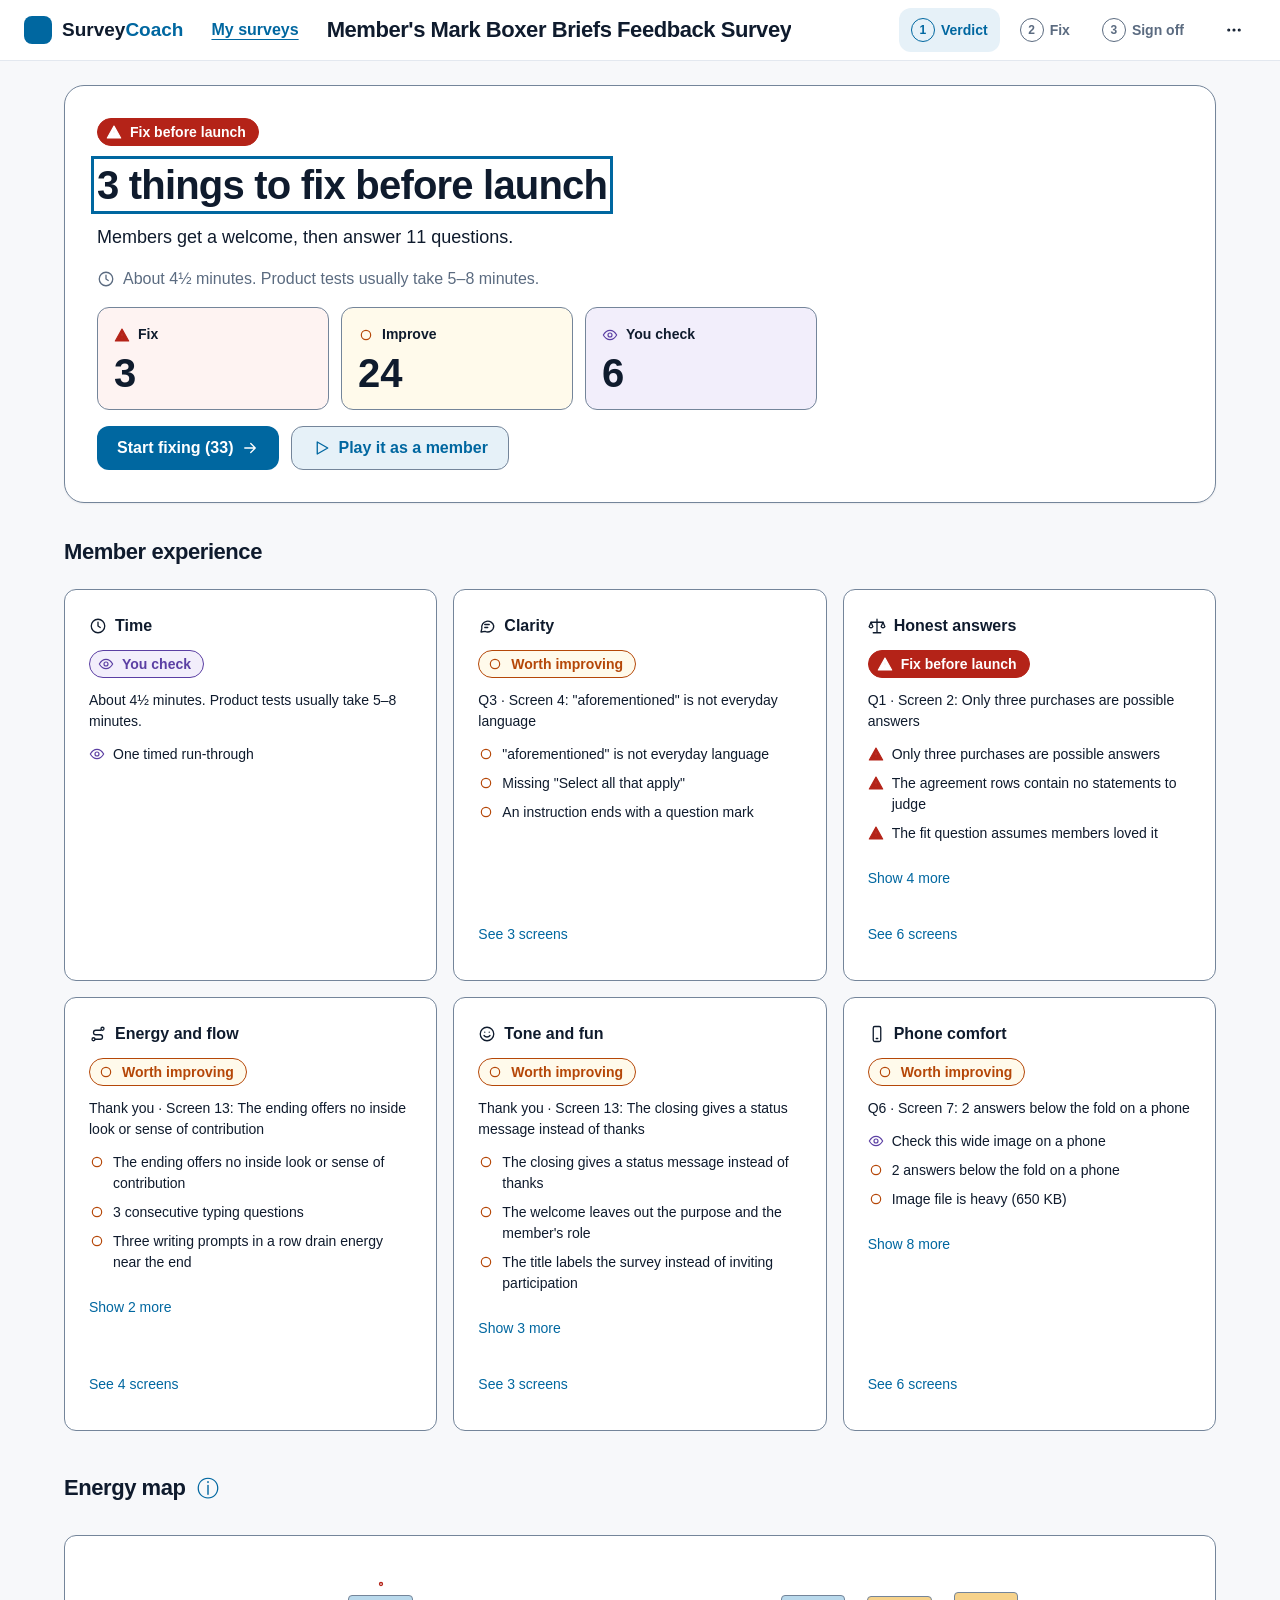
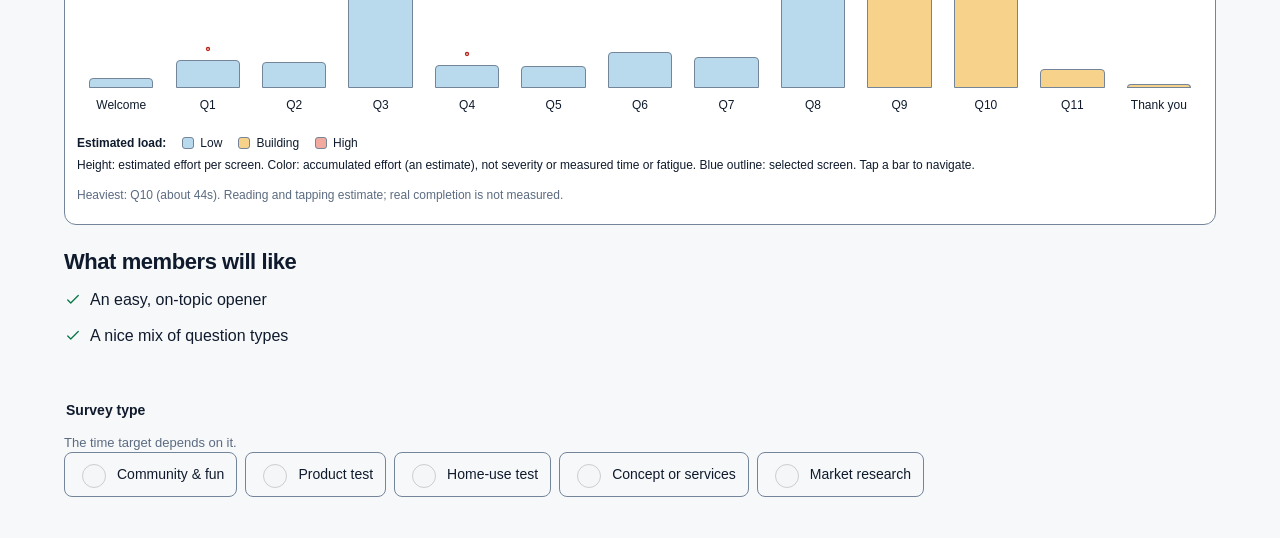
==== commit 51a41972: "site: phone fidelity (stimulus above the question, Optional only when verified, device frame with sc" ====
--- a/site/index.html
+++ b/site/index.html
@@ -9,7 +9,7 @@
   <link rel="stylesheet" href="workflow.css">
   <link rel="stylesheet" href="design-system.css">
   <link rel="stylesheet" href="states.css"><link rel="stylesheet" href="header.css">
-  <link rel="stylesheet" href="review-studio.css">
+  <link rel="stylesheet" href="review-studio.css"><link rel="stylesheet" href="phone-frame.css"><link rel="stylesheet" href="phone-tools.css">
 <link rel="stylesheet" href="chapters.css"><link rel="stylesheet" href="overview.css"><link rel="stylesheet" href="verdict.css"><link rel="stylesheet" href="quality.css"></head>
 <body>
   <a class="skip" href="#workspace">Skip to review</a>
@@ -38,7 +38,7 @@
   <script src="chapters.js"></script>
   <script src="model.js"></script>
   <script src="issues.js"></script><script src="progress.js"></script><script src="issue-list.js"></script>
-  <script src="phone.js"></script>
+  <script src="phone-frame.js"></script><script src="phone-tools.js"></script><script src="phone.js"></script>
   <script src="energy.js"></script>
   <script src="verdict-cards.js"></script>
   <script src="overview.js"></script>
--- a/site/header.css
+++ b/site/header.css
@@ -38,8 +38,9 @@
   .review-header { grid-template-columns:auto minmax(0,1fr) auto auto; grid-template-areas:'brand title steps actions'; padding:var(--s-1) var(--s-3); gap:var(--s-1) var(--s-2); }
   .hdr-mysurveys { display:none; }
   .menu-mysurveys { display:flex !important; }
+  .hdr-brand { min-width:44px; justify-content:center; }
   .hdr-brand .brand-word { display:none; }
-  #review-title { font-size:var(--fs-16); }
+  #review-title { font-size:var(--fs-16); white-space:normal; display:-webkit-box; -webkit-line-clamp:2; -webkit-box-orient:vertical; overflow-wrap:anywhere; }
   .hdr-title { flex-direction:column; align-items:flex-start; gap:0; }
   .version-chip { padding:0; border:0; font-size:var(--fs-12); }
   .hdr-steps { display:inline-flex; padding:0 var(--s-3); }
--- a/site/phone-frame.css
+++ b/site/phone-frame.css
@@ -0,0 +1,58 @@
+/* Phone fidelity (2C): the device frame, concept copy, pins and field highlight. Tokens only. */
+.phone-wrap .phone {
+  --next-h:76px;
+  display:flex; flex-direction:column; height:var(--phone-h, clamp(520px, calc(100vh - 300px), 844px));
+  border:8px solid var(--phone-frame); border-radius:44px; background:var(--phone-bg); box-shadow:var(--shadow-2); max-width:100%;
+}
+.member-phone .phone-wrap .phone { --phone-h:min(520px, 64vh); }
+.phone-status { display:flex; flex:none; align-items:center; justify-content:space-between; padding:10px 28px 4px; background:var(--phone-surface); color:var(--phone-text); font-size:var(--fs-12); font-weight:700; font-variant-numeric:tabular-nums; }
+.status-icons { display:flex; align-items:center; gap:6px; }
+.status-signal { display:block; width:14px; height:10px; background:currentColor; clip-path:polygon(0 100%, 100% 100%, 100% 0); }
+.status-battery { display:block; width:22px; height:11px; border:1.5px solid currentColor; border-radius:3px; }
+.phone-wrap .phone .phone-bar { flex:none; }
+.phone-viewport { position:relative; display:flex; flex:1; min-height:0; }
+.phone-wrap .phone .phone-viewport > .phone-screen {
+  flex:1; height:auto; max-height:none; min-height:0; padding:16px 16px 0; overflow:auto; overscroll-behavior:contain;
+  scrollbar-width:thin; scrollbar-color:var(--line-strong) var(--phone-surface);
+}
+.phone-viewport > .phone-screen:focus-visible { outline:3px solid var(--phone-accent); outline-offset:-3px; }
+.phone-content { display:flex; flex-direction:column; min-height:100%; }
+.phone-nextbar { position:sticky; bottom:0; margin:auto -16px 0; padding:12px 16px 16px; background:var(--phone-bg); border-top:1px solid var(--line); }
+.phone-nextbar .next { margin:0; }
+.phone-scroll-cue {
+  position:absolute; left:50%; bottom:calc(var(--next-h) + 8px); transform:translateX(-50%); z-index:2;
+  min-height:28px; padding:4px 12px; border:0; border-radius:var(--r-pill);
+  background:var(--phone-frame); color:var(--on-accent); font-size:var(--fs-12); font-weight:700; box-shadow:var(--shadow-2); cursor:pointer;
+}
+.phone-viewport[data-more="false"] .phone-scroll-cue { display:none; }
+.phone-home { display:flex; flex:none; align-items:center; justify-content:center; height:20px; background:var(--phone-bg); }
+.phone-home::after { content:""; width:120px; height:4px; border-radius:var(--r-pill); background:var(--phone-frame); }
+
+/* text size: the three sizes the Preview tools offer */
+.phone-wrap .phone.size-small .phone-screen { font-size:13px; }
+.phone-wrap .phone.size-default .phone-screen { font-size:15px; }
+.phone-wrap .phone.size-large .phone-screen { font-size:19px; }
+
+/* concept copy: body type, the way a member reads it */
+.stimulus { margin-bottom:14px; }
+.stimulus-copy { margin:0; font-weight:400; line-height:1.5; white-space:pre-line; overflow-wrap:anywhere; color:var(--phone-text); }
+
+/* the issue: a pin plus the affected field only, never a wash over the whole question */
+.phone .q.flagged { background:transparent; border-color:transparent; }
+.phone .q.selected { border-color:transparent; box-shadow:none; }
+.phone .field-flagged { padding:6px 6px 6px 8px; border-radius:var(--r-sm); background:var(--attention-soft); outline:2px dashed var(--attention); }
+.phone .field-flagged[data-severity="must_fix"] { background:var(--critical-soft); outline:2px solid var(--critical); }
+.phone .field-flagged.on { outline-width:3px; box-shadow:var(--shadow-1); }
+/* several pins on one field wrap into two columns, so the tinted block hugs its text instead of growing tall and empty */
+.phone .phone-gutter { grid-template-columns:repeat(auto-fit, 24px); max-width:56px; justify-content:end; }
+.phone-marker .pin-number { font-variant-numeric:tabular-nums; line-height:1; }
+.phone-marker.must_fix { border-color:var(--critical); background:var(--critical); color:var(--on-accent); }
+.phone-marker.on { outline:2px solid var(--phone-accent); outline-offset:2px; }
+.phone .q-optional { margin-top:6px; }
+
+@media (prefers-reduced-motion:no-preference) {
+  .phone .field-flagged, .phone-marker { transition:outline-color var(--dur-1) var(--ease), background-color var(--dur-2) var(--ease); }
+}
+@media (max-width:700px) {
+  .phone-wrap .phone { --phone-h:clamp(520px, calc(100svh - 240px), 760px); border-radius:36px; }
+}
--- a/site/phone-tools.css
+++ b/site/phone-tools.css
@@ -0,0 +1,16 @@
+/* Preview tools (text size) and the neutral timeline under the phone (2C). Tokens only. */
+.preview-tools .tool-row { display:flex; flex-wrap:wrap; align-items:center; gap:8px; margin:8px 0; }
+.preview-tools .tool-label { font-weight:700; }
+.preview-tools .tool-row > button, .text-size button, .preview-tools select {
+  min-height:44px; padding:6px 14px; border:1px solid var(--line-strong); border-radius:var(--r-sm); background:var(--surface); color:var(--text); font-size:13px;
+}
+.preview-tools label { display:inline-flex; align-items:center; gap:8px; }
+.text-size { display:inline-flex; border-radius:var(--r-pill); overflow:hidden; }
+.text-size button { border-radius:0; border-width:0 1px 0 0; }
+.text-size button:last-child { border-right-width:0; }
+.text-size [aria-pressed="true"] { background:var(--accent); color:var(--on-accent); font-weight:700; }
+
+.timing .timebar { height:8px; background:var(--line); }
+.timing .timebar::before, .timing .timebar::after { content:none; display:none; background:none; }
+.timing .timebar b { position:absolute; top:0; bottom:0; left:0; border-radius:inherit; background:var(--line-strong); }
+.timing [title] { cursor:help; }
--- a/site/verdict.css
+++ b/site/verdict.css
@@ -6,7 +6,7 @@
 #overview-subline { margin:0; max-width:62ch; font-size:var(--fs-18); color:var(--text); }
 .verdict-time { display:flex; align-items:center; gap:var(--s-2); margin:0; color:var(--muted); font-size:var(--fs-16); }
 .verdict-tiles { display:grid; grid-template-columns:repeat(3,minmax(0,1fr)); gap:var(--s-3); width:100%; max-width:720px; }
-.verdict-tile { display:grid; gap:var(--s-2); justify-items:start; min-height:96px; padding:var(--s-4); border:1px solid var(--line-strong); border-radius:var(--r-md); background:var(--surface-2); color:var(--text); text-align:left; cursor:pointer; transition:border-color var(--dur-1) var(--ease); }
+.verdict-tile { display:grid; align-content:space-between; gap:var(--s-2); justify-items:start; min-height:96px; padding:var(--s-4); border:1px solid var(--line-strong); border-radius:var(--r-md); background:var(--surface-2); color:var(--text); text-align:left; cursor:pointer; transition:border-color var(--dur-1) var(--ease); }
 .verdict-tile:hover:not(:disabled) { border-color:var(--accent); }
 .verdict-tile[data-state=fix_before_launch] { background:var(--critical-soft); }
 .verdict-tile[data-state=worth_improving] { background:var(--attention-soft); }
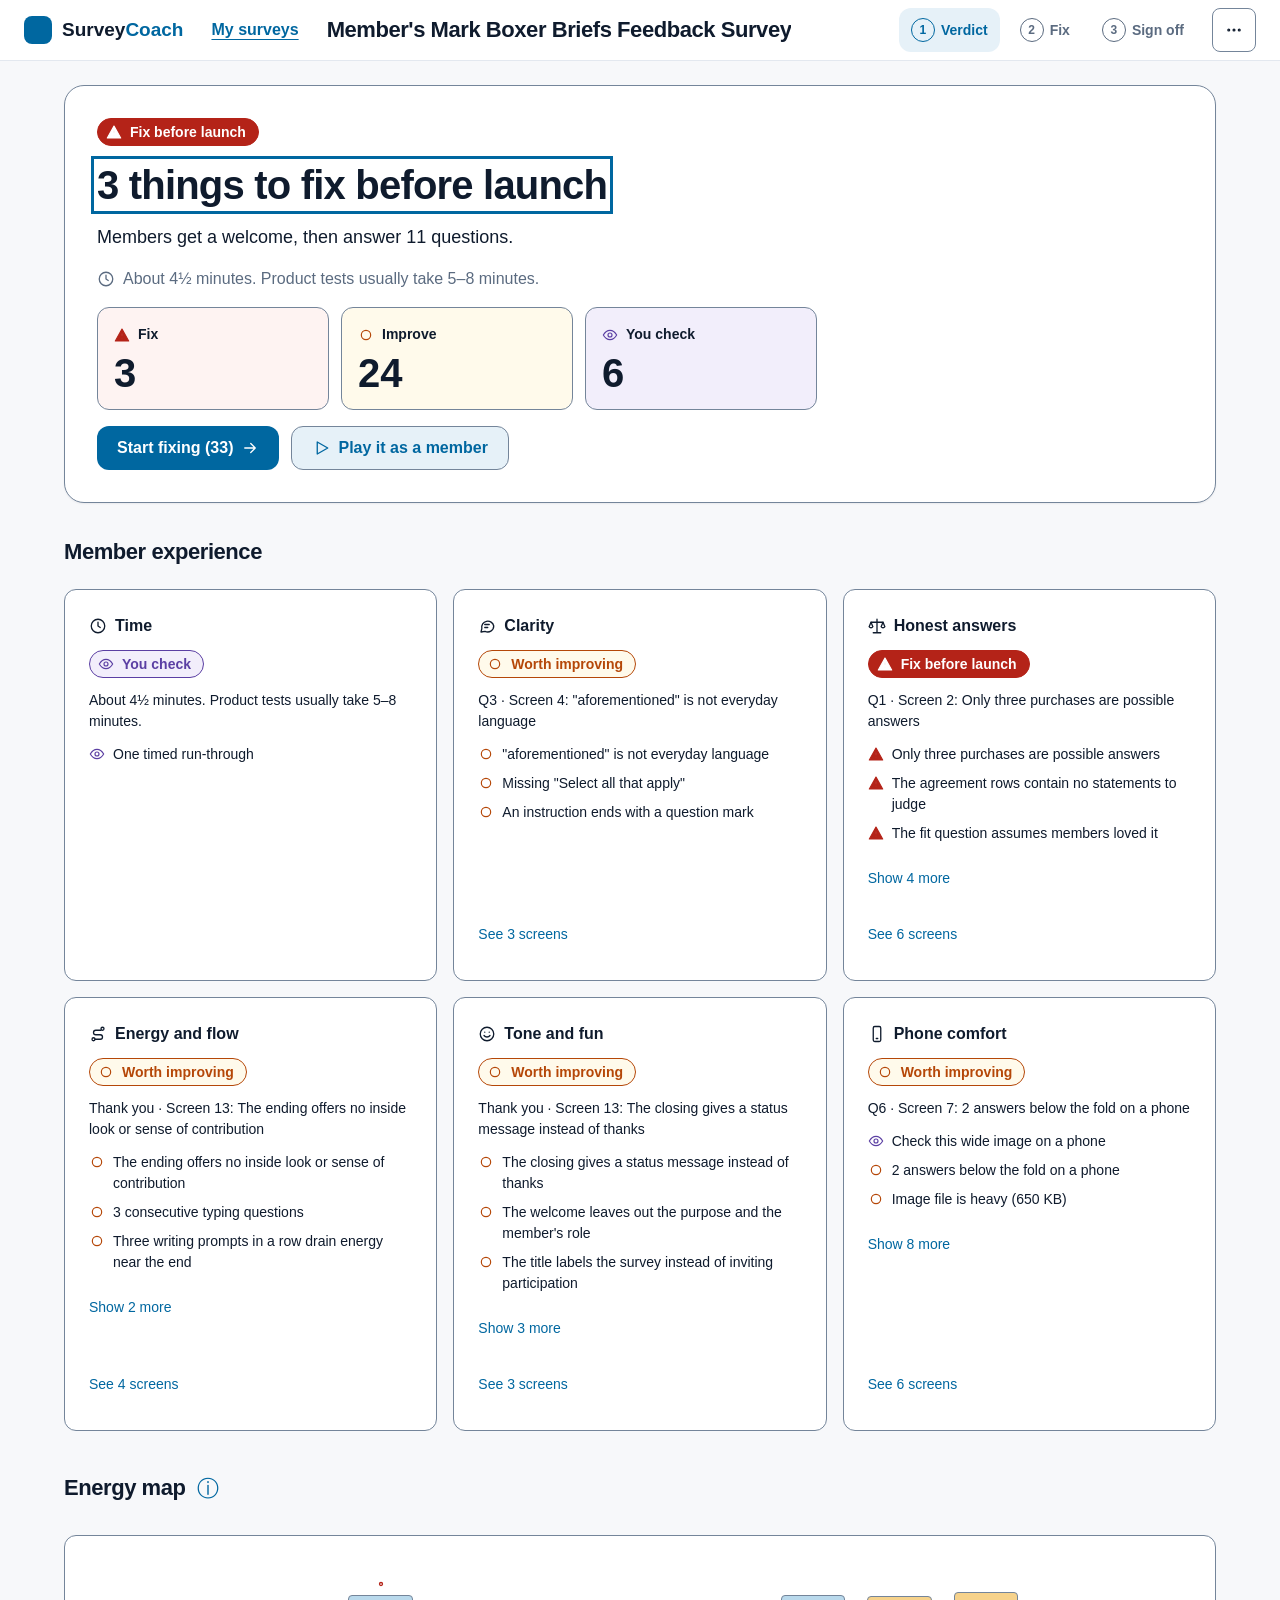
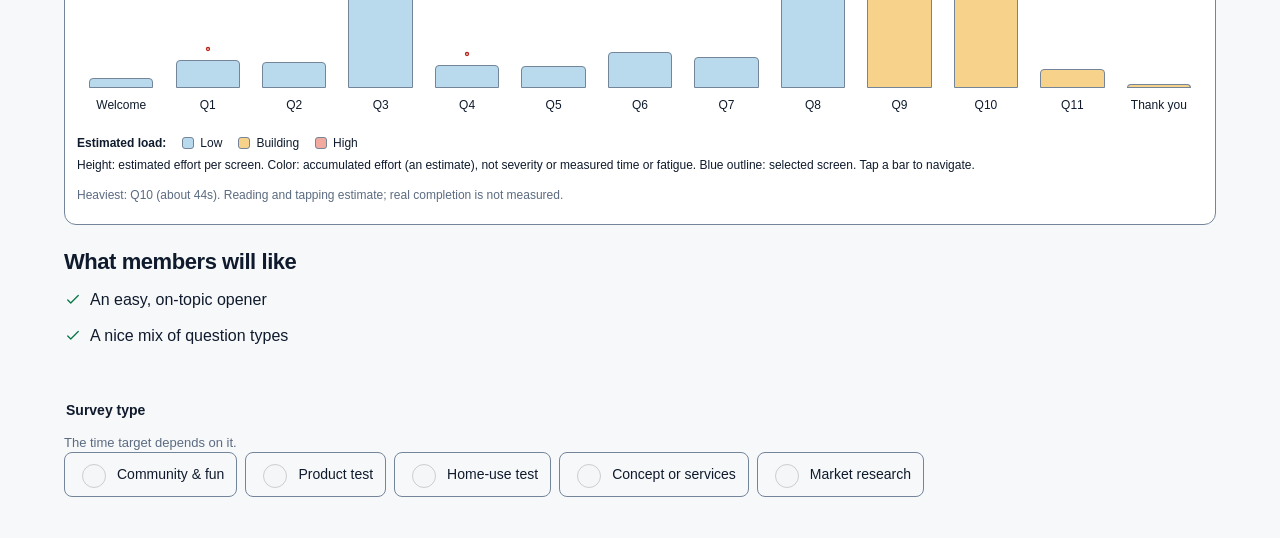
==== commit 80c174c6: "site: one ordered fix list with progress ring and state chips, one fix card anatomy, My changes tray" ====
--- a/site/index.html
+++ b/site/index.html
@@ -10,7 +10,7 @@
   <link rel="stylesheet" href="design-system.css">
   <link rel="stylesheet" href="states.css"><link rel="stylesheet" href="header.css">
   <link rel="stylesheet" href="review-studio.css"><link rel="stylesheet" href="phone-frame.css"><link rel="stylesheet" href="phone-tools.css">
-<link rel="stylesheet" href="chapters.css"><link rel="stylesheet" href="overview.css"><link rel="stylesheet" href="verdict.css"><link rel="stylesheet" href="quality.css"></head>
+<link rel="stylesheet" href="chapters.css"><link rel="stylesheet" href="overview.css"><link rel="stylesheet" href="verdict.css"><link rel="stylesheet" href="quality.css"><link rel="stylesheet" href="fix-flow.css"></head>
 <body>
   <a class="skip" href="#workspace">Skip to review</a>
   <header id="app-header" class="review-header"></header>
@@ -19,11 +19,13 @@
     <section id="chapter-improve" aria-labelledby="improve-h" hidden>
     <h2 id="improve-h" tabindex="-1">Fix</h2>
     <header id="topbar" class="topbar"></header>
-    <div id="improve-bar" class="improve-bar" aria-label="Improve queue"></div>
+    <div id="improve-bar" class="improve-bar" aria-label="Fix toolbar"></div>
     <div class="studio">
+    <nav id="fix-queue" class="fix-queue" aria-label="Fix list"></nav>
     <section id="stage" class="stage" aria-labelledby="stage-h" tabindex="-1"></section>
     <aside id="coach" class="coach" aria-labelledby="coach-h"></aside>
     </div>
+    <div id="my-changes" class="my-changes"></div>
     </section>
     <section id="chapter-share" aria-labelledby="share-h" hidden><h2 id="share-h" tabindex="-1">Sign off</h2></section>
   </main>
@@ -34,7 +36,7 @@
   <script src="dom.js"></script>
   <script src="icons.js"></script><script src="states.js"></script><script src="menu.js"></script><script src="header.js"></script><script src="quality.js"></script>
   <script src="diff.js"></script>
-  <script src="toast.js"></script>
+  <script src="toast.js"></script><script src="clipboard.js"></script>
   <script src="chapters.js"></script>
   <script src="model.js"></script>
   <script src="issues.js"></script><script src="progress.js"></script><script src="issue-list.js"></script>
@@ -42,7 +44,7 @@
   <script src="energy.js"></script>
   <script src="verdict-cards.js"></script>
   <script src="overview.js"></script>
-  <script src="improve-actions.js"></script><script src="queue.js"></script><script src="suggestion.js"></script><script src="drafts.js"></script><script src="coach.js"></script>
+  <script src="fix-list.js"></script><script src="fix-parts.js"></script><script src="completion.js"></script><script src="my-changes.js"></script><script src="improve-actions.js"></script><script src="queue.js"></script><script src="suggestion.js"></script><script src="drafts.js"></script><script src="coach.js"></script>
   <script src="about.js"></script><script src="app.js"></script>
 </body>
 </html>
--- a/site/styles.css
+++ b/site/styles.css
@@ -63,15 +63,10 @@
 .phone { width: min(var(--w, 390px), 100%); background: var(--phone-bg); color: var(--phone-text); border: 10px solid var(--phone-frame); border-radius: 38px; overflow: hidden; box-shadow:var(--shadow-2); }
 .phone-bar { display: flex; justify-content: space-between; gap: 8px; padding: 8px 14px; background: var(--phone-surface); font-size: 12px; }
 .phone-screen { height: clamp(360px, calc(100vh - 410px), 560px); overflow: auto; padding: 14px; font-size: 15px; overscroll-behavior: contain; }
-.phone.large .phone-screen { font-size: 19px; }
 .pager { display: flex; justify-content: center; gap: 10px; }
 .pager button { min-height: 44px; padding: 0 18px; border-radius: 999px; border: 1px solid var(--line-strong); background: var(--surface); font-weight: 600; }
 .pager button:disabled { opacity: .45; cursor: default; }
 .timing { margin-top: 12px; text-align: center; color: var(--muted); font-size: 13px; }
-.timebar { position:relative; height:8px; margin:6px auto 0; max-width:390px; border-radius:99px; background:var(--zone-builds); }
-.timebar::before,.timebar::after { content:''; position:absolute; top:0; bottom:0; width:30%; }
-.timebar::before { left:0; background:var(--zone-fresh); border-radius:99px 0 0 99px; }
-.timebar::after { right:0; width:40%; background:var(--zone-high); border-radius:0 99px 99px 0; }
 .timebar i { position:absolute; z-index:1; top:-4px; width:4px; height:16px; border-radius:2px; background:var(--text); transform:translateX(-2px); }
 
 /* ----- inside the phone ----- */
@@ -90,17 +85,8 @@
 .phone-marker.must_fix { color:var(--critical); }
 .phone-marker.on { box-shadow:var(--shadow-1); }
 .opts li.suggested-option { border:2px dashed var(--line-strong); }
-.phone-controls { display:flex; align-items:start; justify-content:space-between; gap:8px; margin-bottom:8px; }
-.phone-settings-wrap { position:relative; }
-#phone-settings-panel { position:absolute; z-index:5; top:48px; left:0; width:260px; padding:8px; background:var(--surface); border:1px solid var(--line-strong); border-radius:var(--r-sm); box-shadow:var(--shadow-2); }
-#phone-settings, .preview-settings select { min-height:44px; border:1px solid var(--line-strong); border-radius:var(--r-sm); background:var(--surface); color:var(--text); padding:6px 12px; }
-.preview-settings label { display:inline-flex; align-items:center; gap:8px; font-size:12px; }
 .preview-tools { margin-bottom:8px; font-size:12px; }
 .preview-tools summary { min-height:24px; cursor:pointer; }
-@media(max-width:700px) {
-  .phone-controls { margin-bottom:0; }
-  #phone-settings { min-height:24px; padding:2px 12px; }
-}
 .opts { list-style: none; padding: 0; margin: 8px 0; display: grid; gap: 8px; }
 .opts li { display: flex; align-items: center; flex-wrap: wrap; gap: 8px; border: 1px solid var(--phone-line); border-radius: 10px; padding: 10px 12px; background: var(--phone-bg); position: relative; }
 .opts li:not(.fold):not(.suggested-option) { display: grid; grid-template-columns: 18px minmax(0, 1fr); align-items: start; }
--- a/site/review-studio.css
+++ b/site/review-studio.css
@@ -5,41 +5,11 @@
 .review-studio .workspace-shell { padding:20px 28px 40px; }
 #review-status,.decision-verdict { font-size:12px; color:var(--muted); }
 .review-studio #topbar { display:none; }
-.improve-bar { position:sticky; top:var(--header-h,69px); z-index:20; display:grid; grid-template-columns:auto minmax(120px,1fr) auto; align-items:center; gap:8px 20px; height:auto; background:var(--surface); border-block:1px solid var(--line-strong); margin:16px 0 24px; padding:8px 12px; }
-.queue-navigation { min-width:0; }
-#queue-progress { margin:0; font-size:12px; line-height:1; }
-#queue-tabs { display:flex; gap:8px; }
-#queue-tabs button { display:flex; flex-direction:column; align-items:center; justify-content:center; line-height:1.25; min-height:44px; border:0; border-bottom:2px solid transparent; background:transparent; color:var(--muted); padding:6px 10px; font-size:14px; white-space:nowrap; }
-#queue-tabs .tab-progress { font-size:12px; font-weight:400; }
-#queue-tabs [aria-selected=true] { border-color:var(--accent); color:var(--accent); font-weight:700; }
-.improve-bar .energy-map { grid-column:2; grid-row:1; min-width:0; margin:0; padding:4px 8px; display:grid; grid-template-columns:minmax(120px,1fr) minmax(0,2fr); gap:0 16px; }
-.improve-bar .energy-bars { grid-row:1 / 4; }
-.improve-bar .energy-legend { grid-column:2; }
 .energy-quick-guide { font-size:12px; line-height:1.4; margin:0; color:var(--muted); }
 .energy-guide { min-width:0; }
 .review-studio .energy-guide summary,.energy-guide summary { min-height:24px; cursor:pointer; font-size:12px; }
 .energy-guide summary:focus-visible { outline:2px solid var(--accent); outline-offset:2px; }
-.improve-bar .energy-guide { grid-column:2; }
-.improve-bar .energy-guide[open] { padding-bottom:4px; }
-.improve-bar .energy-legend { margin:0; gap:8px; align-items:center; }
 .energy-explanation { font-size:12px; line-height:1.5; color:var(--text); margin:4px 0 0; overflow-wrap:anywhere; }
-.improve-bar .energy-explanation { margin:0; }
-.improve-bar .energy-swipe { display:none; }
-.improve-bar .energy-bars { gap:2px; margin:0; padding:4px; height:56px; }
-.improve-bar .energy-bar { min-width:24px; min-height:44px; padding:0; flex:1; }
-.improve-bar .energy-column { height:44px; }
-.improve-bar .energy-fill { max-height:32px; }
-.improve-bar .energy-label,.improve-bar .energy-caption { display:none; }
-.queue-tools { display:flex; gap:8px; align-items:center; }
-.queue-tools button,.preview-settings button { min-height:44px; padding:6px 12px; border:1px solid var(--line-strong); border-radius:var(--r-sm); background:var(--surface); color:var(--text); font-size:12px; }
-.queue-tools .seg { display:flex; padding:0; }
-.queue-tools .seg [aria-pressed=true] { background:var(--accent-soft); color:var(--accent); border-color:var(--accent); }
-.review-studio .studio,.review-studio .studio:has(.comparing),body:not(.review-studio) #chapter-improve .studio { display:grid; grid-template-columns:minmax(340px,400px) minmax(0,560px); grid-template-areas:'stage coach'; justify-content:center; align-items:start; gap:48px; }
-.review-studio .stage { grid-area:stage; position:sticky; top:calc(var(--header-h,69px) + 121px); padding:0; border:0; background:transparent; }
-.review-studio .coach { grid-area:coach; min-width:0; padding:0; }
-.preview-settings { font-size:12px; margin-bottom:8px; }
-.preview-settings summary { min-height:24px; cursor:pointer; }
-.preview-settings button { margin:4px; }
 .phone-wrap { margin:0 auto 12px; }
 .review-studio .phone { --w:390px; border:8px solid var(--phone-frame); border-radius:32px; box-shadow:var(--shadow-2); max-width:100%; }
 .review-studio .phone-bar { padding:10px 14px; font-size:12px; color:var(--muted); background:var(--phone-surface); border-bottom:1px solid var(--line); }
@@ -58,75 +28,25 @@
 .card .pill { display:inline-flex; align-items:center; align-self:flex-start; gap:6px; font-size:12px; background:var(--surface-2); color:var(--text); padding:4px 8px; border-radius:var(--r-sm); }
 .card .location { font-size:12px; color:var(--muted); margin:0 0 12px; }
 .card .why { font-size:14px; line-height:1.5; margin:0 0 16px; }
-.card h4 { font-size:14px; margin:0 0 8px; }
-.card .suggested { padding:16px; border:1px solid var(--line-strong); border-radius:var(--r-sm); font-size:14px; }
-.suggested blockquote { margin:0; white-space:pre-wrap; }
-.suggested { overflow-wrap:anywhere; }
-.suggested h5 { font-size:14px; margin:0 0 8px; }
-.suggestion-question { margin:0 0 16px; white-space:pre-wrap; line-height:1.6; }
-.suggestion-bundle ul { margin:0; padding-left:24px; line-height:1.6; }
-.suggestion-bundle li + li { margin-top:6px; }
 .issue-original blockquote { white-space:pre-wrap; overflow-wrap:anywhere; }
-.alternatives,.reason-chips,.decision-actions { display:flex; flex-wrap:wrap; gap:8px; margin-top:16px; }
-.alternatives button,.reason-chip { min-height:44px; border:1px solid var(--line-strong); border-radius:var(--r-sm); color:var(--text); background:var(--surface); padding:6px 12px; font-size:14px; }
-.alternatives [aria-pressed=true] { border-color:var(--accent); background:var(--accent-soft); color:var(--accent); }
 .card .more { margin:16px 0; font-size:14px; }
 .card .more summary { min-height:24px; cursor:pointer; }
 .card .more p,.card .more blockquote { margin-top:12px; line-height:1.6; }
 .evidence { white-space:pre-wrap; overflow-wrap:anywhere; font:inherit; }
 .also-affects { font-size:12px; line-height:1.5; margin-top:12px; }
-.keep-reason textarea { width:100%; margin:12px 0; font:inherit; min-height:70px; }
 .accepted-risk,.stale-pick,.issue-save-status { font-size:12px; line-height:1.5; margin-top:12px; }
-.pattern-row { border-top:1px solid var(--line-strong); padding-top:16px; }
-.screen-clear { padding:24px; border:1px solid var(--line-strong); border-radius:var(--r-md); }
-.screen-clear h3 { font-size:22px; margin-bottom:16px; }
-#screen-drawer { position:fixed; inset:0 auto 0 0; margin:0; width:min(440px,100%); height:100%; max-height:100%; max-width:100%; padding:24px; border:0; border-right:1px solid var(--line-strong); color:var(--text); background:var(--surface); box-shadow:var(--shadow-2); }
-#screen-drawer header { display:flex; align-items:center; justify-content:space-between; gap:12px; }
-#screen-drawer h2 { font-size:22px; }
-#screen-drawer input { width:100%; min-height:44px; margin:20px 0; border:1px solid var(--line-strong); border-radius:var(--r-sm); padding:8px; font:inherit; }
-#screen-drawer button { min-height:44px; }
-.screen-list { list-style:none; padding:0; }
-.screen-row { display:grid; grid-template-columns:24px 1fr; gap:6px 12px; width:100%; text-align:left; padding:12px; border:0; border-bottom:1px solid var(--line-strong); color:var(--text); background:var(--surface); }
-.screen-row > span:not(.screen-dot):not(.sr-only) { grid-column:2; font-size:12px; color:var(--muted); }
-.screen-dot { color:var(--positive); }.screen-dot.must { color:var(--critical); }
 .review-studio .review-details { border:0; border-top:1px solid var(--line); margin-top:24px; padding:12px 0; }
 .review-studio .review-actionbar { position:static; box-shadow:none; margin-top:24px; }
-#toast-region { position:fixed; z-index:100; bottom:24px; left:50%; transform:translateX(-50%); width:max-content; max-width:calc(100vw - 24px); }
+#toast-region { position:fixed; z-index:100; bottom:calc(var(--s-8) + var(--s-3)); left:50%; transform:translateX(-50%); width:max-content; max-width:calc(100vw - 24px); }
 #toast { display:flex; align-items:center; flex-wrap:wrap; gap:12px; background:var(--surface); color:var(--text); border:1px solid var(--line-strong); padding:12px 20px; border-radius:var(--r-md); box-shadow:var(--shadow-2); font-size:14px; }
 .reconstruction-note,#strip { font-size:12px; color:var(--muted); text-align:center; margin-top:16px; }
-@media(max-width:1000px) {
-  .improve-bar { grid-template-columns:1fr auto; gap:8px; }
-  .improve-bar .energy-map { display:grid; grid-column:1 / -1; grid-row:2; }
-  .review-studio .studio,.review-studio .studio:has(.comparing) { gap:24px; grid-template-columns:minmax(300px,400px) minmax(0,560px); }
-}
 @media(max-width:700px) {
   html { scroll-padding-top:220px; }
   .review-studio .workspace-shell { padding:12px; }
-  .improve-bar { position:static; height:auto; min-height:56px; display:flex; flex-wrap:wrap; justify-content:center; gap:4px; padding:4px; }
-  .queue-navigation { width:100%; text-align:center; }
-  .improve-bar .energy-map { width:100%; padding-block:0; grid-template-columns:minmax(64px,1fr) minmax(0,4fr); gap:0 8px; }
-  .improve-bar .energy-bars { grid-row:1 / 4; grid-column:1; }
-  .improve-bar .energy-quick-guide { grid-column:2; font-size:11px; }
-  .improve-bar .energy-guide { grid-column:2; grid-row:3; }
-  .improve-bar .energy-guide[open] { grid-column:1 / -1; grid-row:4; }
-  .improve-bar .energy-bar { flex:0 0 28px; }
-  .improve-bar .energy-legend { justify-content:start; gap:2px 6px; }
-  .improve-bar .energy-swipe { display:none; }
-  #queue-tabs { width:100%; justify-content:center; gap:0; }
-  #queue-tabs button { padding:6px; font-size:12px; }
-  .queue-tools { justify-content:center; }
-  .review-studio .studio,.review-studio .studio:has(.comparing),body:not(.review-studio) #chapter-improve .studio { grid-template-columns:minmax(0,1fr); grid-template-areas:'stage' 'coach'; gap:24px; }
-  .review-studio .stage { position:static; }
   .review-studio .phone { width:min(var(--w,390px),350px,100%); }
   .review-studio .phone-screen { height:390px; }
-  .review-studio .card { padding:20px; }
-  .review-studio .phone-controls { margin-bottom:0; }
-  .review-studio .preview-tools summary { min-height:24px; }
-  .review-studio .preview-tools { margin-bottom:0; }
-  .review-studio #phone-settings { min-height:24px; padding:2px 12px; }
   .review-studio #review-status { margin:0; }
   .review-studio .decision-verdict:empty { display:none; }
-  .improve-bar { margin:8px 0 2px; }
   .sample-shell #topbar { max-height:140px; overflow:auto; }
   /* Improve already explains the selected issue; keep sample switching and coverage concise. */
   .sample-shell:has(#chapter-improve:not([hidden])) #topbar .head-text { display:none; }
--- a/site/phone-tools.css
+++ b/site/phone-tools.css
@@ -10,7 +10,6 @@
 .text-size button:last-child { border-right-width:0; }
 .text-size [aria-pressed="true"] { background:var(--accent); color:var(--on-accent); font-weight:700; }
 
-.timing .timebar { height:8px; background:var(--line); }
-.timing .timebar::before, .timing .timebar::after { content:none; display:none; background:none; }
+.timing .timebar { position:relative; height:8px; max-width:390px; margin:6px auto 0; border-radius:var(--r-pill); background:var(--line); }
 .timing .timebar b { position:absolute; top:0; bottom:0; left:0; border-radius:inherit; background:var(--line-strong); }
 .timing [title] { cursor:help; }
--- a/site/chapters.css
+++ b/site/chapters.css
@@ -25,5 +25,4 @@
   .sample-shell .pick { grid-row:1; }
   .sample-shell .ring-block, .sample-shell .head-text { grid-row:2; }
   .sample-shell .topbar { padding:4px 12px; }
-  .review-studio .studio, .review-studio .studio:has(.comparing), body:not(.review-studio) #chapter-improve .studio { grid-template-columns:minmax(0,1fr); grid-template-areas:'stage' 'coach'; }
 }
--- a/site/fix-flow.css
+++ b/site/fix-flow.css
@@ -0,0 +1,137 @@
+/* The fix flow: toolbar, list, card, My changes tray, drawers and the two end states. Colour comes from tokens only. */
+@property --p { syntax:'<number>'; inherits:false; initial-value:0; }
+html { scroll-padding-top:calc(var(--header-h,69px) + 96px); }
+
+/* ---- toolbar: one progress indicator, three filter chips, the tools ---- */
+.improve-bar { display:flex; flex-wrap:wrap; align-items:center; gap:var(--s-3) var(--s-5); margin:var(--s-4) 0 var(--s-5); padding:var(--s-2) var(--s-3); background:var(--surface); border:1px solid var(--line-strong); border-radius:var(--r-md); }
+.fix-progress { display:flex; align-items:center; gap:var(--s-3); }
+#queue-progress { margin:0; font-size:var(--fs-14); font-weight:700; font-variant-numeric:tabular-nums; }
+.progress-ring { --p:0; display:inline-grid; place-items:center; width:32px; height:32px; border-radius:50%; background:conic-gradient(var(--positive) calc(var(--p) * 1%), var(--line) 0); transition:--p var(--dur-3) var(--ease); }
+.progress-ring-hole { width:22px; height:22px; border-radius:50%; background:var(--surface); }
+.fix-filters { display:flex; flex-wrap:wrap; gap:var(--s-2); }
+.filter-chip { display:inline-flex; align-items:center; gap:var(--s-2); min-height:44px; padding:0 var(--s-3); border:1px solid var(--line-strong); border-radius:var(--r-pill); background:var(--surface); color:var(--text); font-size:var(--fs-14); cursor:pointer; }
+.filter-chip[data-state=fix_before_launch] svg { color:var(--critical); }
+.filter-chip[data-state=worth_improving] svg { color:var(--attention); }
+.filter-chip[data-state=you_check] svg { color:var(--you-check); }
+.filter-chip[aria-pressed=true] { border:2px solid var(--accent); background:var(--accent-soft); font-weight:700; }
+.filter-count { font-variant-numeric:tabular-nums; color:var(--muted); }
+.queue-tools { display:flex; flex-wrap:wrap; gap:var(--s-2); align-items:center; margin-left:auto; }
+.btn-pill, .queue-tools .seg button { display:inline-flex; align-items:center; gap:var(--s-2); min-height:44px; padding:0 var(--s-3); border:1px solid var(--line-strong); border-radius:var(--r-sm); background:var(--surface); color:var(--text); font-size:var(--fs-14); cursor:pointer; }
+.queue-tools .seg { display:flex; gap:var(--s-2); flex-wrap:wrap; }
+.queue-tools .seg [aria-pressed=true] { border:2px solid var(--accent); background:var(--accent-soft); color:var(--accent); font-weight:700; }
+#fix-list-open { display:none; }
+
+/* ---- layout: list left, phone centre, card right; the list becomes a drawer below 1024px ---- */
+#chapter-improve .studio { display:grid; grid-template-columns:minmax(220px,280px) minmax(340px,420px) minmax(0,1fr); grid-template-areas:'list stage coach'; justify-content:center; align-items:start; gap:var(--s-5); padding:0; }
+#chapter-improve .fix-queue { grid-area:list; position:sticky; top:calc(var(--header-h,69px) + 88px); max-height:calc(100vh - var(--header-h,69px) - 110px); overflow:auto; min-width:0; }
+#chapter-improve .stage { grid-area:stage; position:sticky; top:calc(var(--header-h,69px) + 88px); padding:0; border:0; background:transparent; min-width:0; }
+#chapter-improve .coach { grid-area:coach; min-width:0; padding:0; }
+@media (max-width:1023px) {
+  #chapter-improve .studio { grid-template-columns:minmax(0,1fr); grid-template-areas:'stage' 'coach'; gap:var(--s-5); }
+  #chapter-improve .fix-queue { display:none; }
+  #chapter-improve .stage { position:static; }
+  #fix-list-open { display:inline-flex; }
+  .queue-tools { margin-left:0; }
+}
+
+/* ---- the list ---- */
+.fix-rows { list-style:none; margin:0; padding:0; display:grid; gap:var(--s-2); }
+.fix-row { display:grid; grid-template-columns:24px minmax(0,1fr); gap:var(--s-3); align-items:start; width:100%; min-height:44px; padding:var(--s-3); text-align:left; border:1px solid var(--line-strong); border-radius:var(--r-md); background:var(--surface); color:var(--text); cursor:pointer; }
+.fix-row[aria-current=true] { border:2px solid var(--accent); background:var(--accent-soft); padding:calc(var(--s-3) - 1px); }
+.fix-row .state-icon[data-state=done] { color:var(--positive); }
+.fix-row-text { display:grid; gap:var(--s-1); min-width:0; }
+.fix-row-meta { display:flex; flex-wrap:wrap; align-items:center; gap:var(--s-2); font-size:var(--fs-12); color:var(--muted); }
+.fix-row-state { font-weight:700; color:var(--text); }
+.screen-chip { padding:0 var(--s-2); border:1px solid var(--line-strong); border-radius:var(--r-pill); }
+.fix-row-title { font-size:var(--fs-14); font-weight:600; overflow-wrap:anywhere; }
+.fix-row.is-done .fix-row-title { font-weight:400; color:var(--muted); }
+.fix-empty { padding:var(--s-3); }
+
+/* ---- the card ---- */
+#chapter-improve .fix-card { gap:var(--s-3); border-left:1px solid var(--line-strong); background:var(--surface); }
+.fix-card-head { display:flex; flex-wrap:wrap; align-items:center; gap:var(--s-2); }
+.fix-card .headline { font-size:var(--fs-22); }
+.fix-card .location { margin:0; }
+.fix-card .why { margin:0; font-size:var(--fs-16); }
+.fix-label { margin:0 0 var(--s-2); font-size:var(--fs-14); font-weight:700; }
+.fix-paste, .fix-steps, .fix-check { padding:var(--s-4); border:1px solid var(--line-strong); border-radius:var(--r-sm); background:var(--surface-2); overflow-wrap:anywhere; }
+.after-text, .fix-paste blockquote { margin:0; font-size:var(--fs-16); white-space:pre-wrap; }
+.fix-paste .suggestion-question { margin:0 0 var(--s-3); white-space:pre-wrap; }
+.fix-paste h5 { margin:0 0 var(--s-2); font-size:var(--fs-14); }
+.fix-paste ul { margin:0; padding-left:var(--s-5); }
+.fix-tools { display:flex; flex-wrap:wrap; align-items:center; gap:var(--s-2); margin-top:var(--s-3); }
+.btn-copy { background:var(--surface); }
+.changes { margin-top:var(--s-3); padding:var(--s-3); background:var(--surface); border:1px solid var(--line); border-radius:var(--r-sm); }
+.diff { margin:0; line-height:1.7; }
+.diff ins { text-decoration:underline; text-decoration-thickness:2px; background:var(--positive-soft); color:var(--text); }
+.diff del { text-decoration:line-through; background:var(--critical-soft); color:var(--text); }
+.diff ins::before, .diff del::before { position:absolute; width:1px; height:1px; overflow:hidden; clip-path:inset(50%); white-space:nowrap; }
+.diff ins::before { content:'added: '; }
+.diff del::before { content:'removed: '; }
+.field-hints { list-style:none; margin:var(--s-3) 0 0; padding:0; font-size:var(--fs-12); color:var(--muted); font-family:ui-monospace,SFMono-Regular,Menlo,monospace; }
+.alternatives { display:flex; flex-wrap:wrap; gap:var(--s-2); margin-top:var(--s-3); }
+.alternatives button, .reason-chip { min-height:44px; padding:0 var(--s-3); border:1px solid var(--line-strong); border-radius:var(--r-sm); background:var(--surface); color:var(--text); font-size:var(--fs-14); cursor:pointer; }
+.alternatives [aria-pressed=true], .reason-chip[aria-pressed=true] { border:2px solid var(--accent); background:var(--accent-soft); color:var(--accent); font-weight:700; }
+.fix-steps ol { margin:0; padding-left:var(--s-5); display:grid; gap:var(--s-2); }
+.check-question { margin:0 0 var(--s-3); font-size:var(--fs-16); }
+.check-row { display:flex; align-items:center; gap:var(--s-3); min-height:44px; font-weight:700; cursor:pointer; }
+.check-row input { width:24px; height:24px; accent-color:var(--accent); }
+.decision-actions { display:flex; flex-wrap:wrap; gap:var(--s-2); }
+.keep-reason { display:grid; gap:var(--s-3); padding:var(--s-4); border:1px solid var(--line-strong); border-radius:var(--r-sm); }
+.reason-chips { display:flex; flex-wrap:wrap; gap:var(--s-2); }
+.keep-reason textarea { width:100%; min-height:64px; resize:vertical; }
+.fix-handled { display:flex; flex-wrap:wrap; align-items:center; gap:var(--s-3); padding:var(--s-3); border:1px solid var(--positive); border-radius:var(--r-sm); background:var(--positive-soft); color:var(--text); }
+.fix-handled > svg { color:var(--positive); }
+.handled-line { font-weight:700; }
+.fix-error { display:flex; flex-wrap:wrap; align-items:center; gap:var(--s-3); padding:var(--s-3); border:1px solid var(--critical); border-radius:var(--r-sm); background:var(--critical-soft); color:var(--critical); font-weight:700; }
+.detail-where { margin:0 0 var(--s-2); font-size:var(--fs-12); color:var(--muted); }
+.detail-block + .detail-block { margin-top:var(--s-4); padding-top:var(--s-4); border-top:1px solid var(--line); }
+
+/* ---- the quiet end states ---- */
+.nothing-here { display:flex; flex-wrap:wrap; align-items:center; gap:var(--s-3) var(--s-4); padding:var(--s-4); border:1px solid var(--line-strong); border-radius:var(--r-md); background:var(--surface); }
+.nothing-here h3 { margin:0; font-size:var(--fs-18); flex:1 1 200px; }
+.nothing-icon { display:inline-flex; color:var(--positive); }
+.completion { display:grid; justify-items:start; gap:var(--s-4); padding:var(--s-6) var(--s-5); border:1px solid var(--celebrate); border-radius:var(--r-md); background:var(--celebrate-soft); color:var(--text); }
+.completion h3 { margin:0; font-size:var(--fs-22); }
+.celebrate-mark { position:relative; display:grid; place-items:center; width:64px; height:64px; border-radius:50%; background:var(--surface); color:var(--celebrate); border:2px solid var(--celebrate); animation:celebrate-pop var(--dur-3) var(--ease) both; }
+.celebrate-dot { --i:0; position:absolute; top:calc(50% - 4px); left:calc(50% - 4px); width:8px; height:8px; border-radius:50%; background:var(--celebrate); transform:rotate(calc(var(--i) * 45deg)) translateY(-44px); animation:celebrate-dot var(--dur-3) var(--ease) both; }
+@keyframes celebrate-pop { from { transform:scale(.6); opacity:0; } to { transform:scale(1); opacity:1; } }
+@keyframes celebrate-dot { from { transform:rotate(calc(var(--i) * 45deg)) translateY(-20px); opacity:0; } to { transform:rotate(calc(var(--i) * 45deg)) translateY(-44px); opacity:1; } }
+
+/* ---- drawers ---- */
+.side-drawer { position:fixed; inset:0 auto 0 0; margin:0; width:min(440px,100%); height:100%; max-height:100%; max-width:100%; padding:var(--s-5); border:0; border-right:1px solid var(--line-strong); color:var(--text); background:var(--surface); box-shadow:var(--shadow-2); overflow:auto; }
+.side-drawer::backdrop { background:var(--phone-frame); opacity:.5; }
+.side-drawer header { display:flex; align-items:center; justify-content:space-between; gap:var(--s-3); margin-bottom:var(--s-4); }
+.side-drawer h2 { margin:0; font-size:var(--fs-22); }
+.icon-btn { display:inline-grid; place-items:center; width:44px; height:44px; padding:0; border:1px solid var(--line-strong); border-radius:var(--r-sm); background:var(--surface); color:var(--text); cursor:pointer; }
+.drawer-label { display:block; font-size:var(--fs-14); font-weight:700; }
+.side-drawer input[type=search] { width:100%; min-height:44px; margin:var(--s-2) 0 var(--s-4); padding:var(--s-2); border:1px solid var(--line-strong); border-radius:var(--r-sm); color:var(--text); background:var(--surface); }
+.screen-list { list-style:none; margin:0; padding:0; }
+.screen-row { display:grid; gap:var(--s-1); width:100%; min-height:44px; padding:var(--s-3); text-align:left; border:0; border-bottom:1px solid var(--line); color:var(--text); background:var(--surface); cursor:pointer; }
+.screen-topic { font-size:var(--fs-12); color:var(--muted); }
+
+/* ---- My changes: a persistent bottom sheet ---- */
+.my-changes { position:fixed; z-index:30; inset:auto var(--s-4) 0 var(--s-4); max-width:720px; margin:0 auto; }
+#chapter-improve { padding-bottom:calc(var(--s-8) + var(--s-5)); }
+.tray { background:var(--surface); border:1px solid var(--line-strong); border-bottom:0; border-radius:var(--r-md) var(--r-md) 0 0; box-shadow:var(--shadow-3); }
+.tray-bar { display:flex; align-items:center; justify-content:space-between; width:100%; min-height:48px; padding:0 var(--s-4); border:0; background:transparent; color:var(--text); font-size:var(--fs-16); font-weight:700; cursor:pointer; }
+.tray.is-open .tray-bar svg { transform:rotate(180deg); }
+.tray-panel { max-height:min(50vh,420px); overflow:auto; padding:0 var(--s-4) var(--s-4); }
+.tray-empty { margin:0; padding:var(--s-3) 0; color:var(--muted); }
+.tray-actions { margin-bottom:var(--s-3); }
+.tray-items { list-style:none; margin:0; padding:0; display:grid; gap:var(--s-3); }
+.tray-item { display:flex; align-items:flex-start; justify-content:space-between; gap:var(--s-3); padding-top:var(--s-3); border-top:1px solid var(--line); }
+.tray-text { min-width:0; }
+.tray-text p { margin:0; overflow-wrap:anywhere; }
+.tray-where { font-size:var(--fs-12); color:var(--muted); font-family:ui-monospace,SFMono-Regular,Menlo,monospace; }
+.tray-after { font-size:var(--fs-14); }
+.copy-shim { position:fixed; top:0; left:0; width:1px; height:1px; opacity:0; }
+
+@media (max-width:700px) {
+  .improve-bar { gap:var(--s-2); }
+  .queue-tools { width:100%; }
+  .my-changes { inset:auto 0 0 0; }
+  .tray { border-radius:var(--r-md) var(--r-md) 0 0; }
+  #chapter-improve .fix-card { padding:var(--s-4); }
+}
+@media (prefers-reduced-motion:reduce) { .progress-ring, .celebrate-mark, .celebrate-dot { transition:none; animation:none; } }
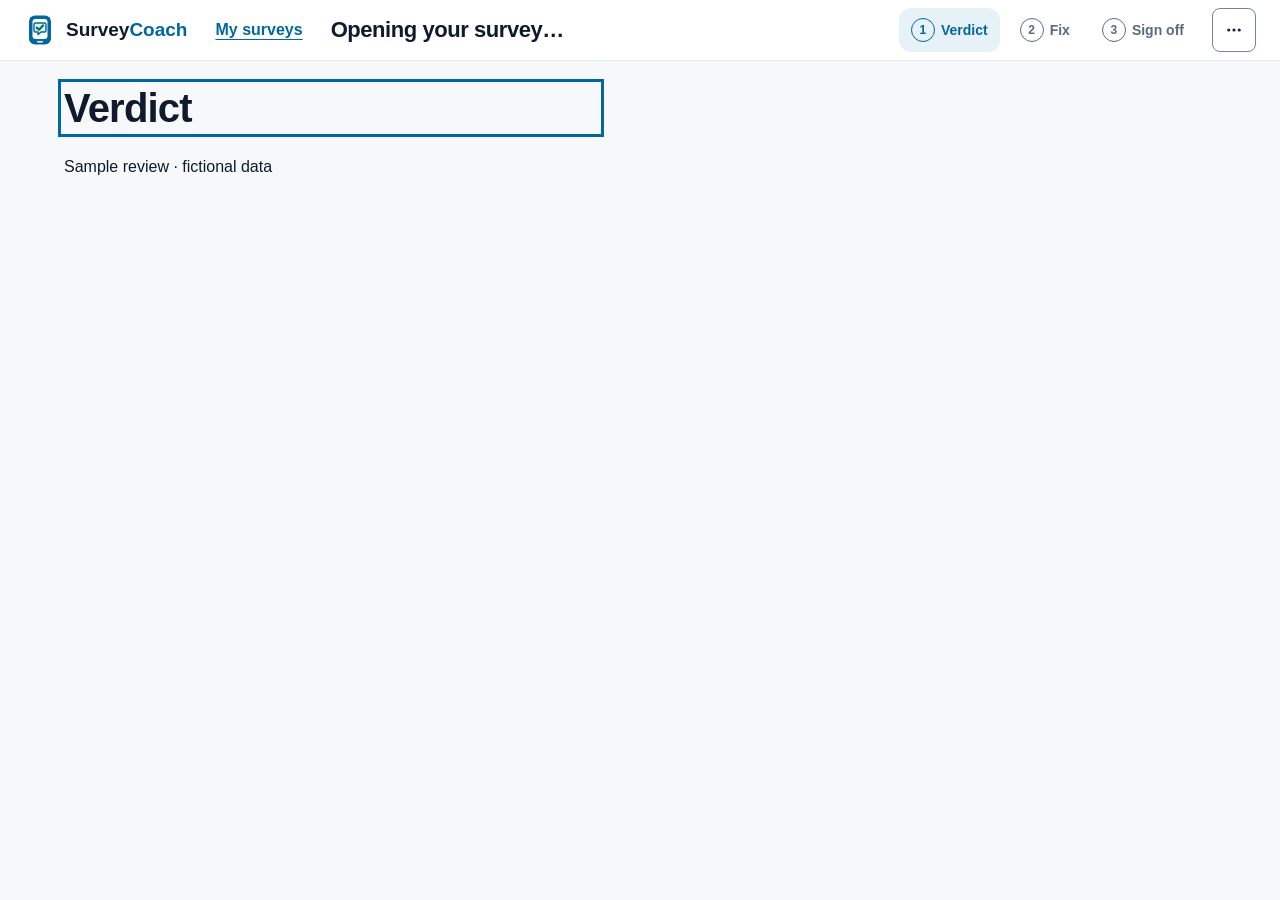
==== commit 6915a6ae: "sign off step: review card, Copy Slack post with exact preview, named sign-off with acknowledge-open" ====
--- a/site/index.html
+++ b/site/index.html
@@ -8,9 +8,9 @@
   <link rel="stylesheet" href="styles.css">
   <link rel="stylesheet" href="workflow.css">
   <link rel="stylesheet" href="design-system.css">
-  <link rel="stylesheet" href="states.css"><link rel="stylesheet" href="header.css">
+  <link rel="stylesheet" href="states.css"><link rel="stylesheet" href="header.css"><link rel="stylesheet" href="logo.css">
   <link rel="stylesheet" href="review-studio.css"><link rel="stylesheet" href="phone-frame.css"><link rel="stylesheet" href="phone-tools.css">
-<link rel="stylesheet" href="chapters.css"><link rel="stylesheet" href="overview.css"><link rel="stylesheet" href="verdict.css"><link rel="stylesheet" href="quality.css"><link rel="stylesheet" href="fix-flow.css"></head>
+<link rel="stylesheet" href="chapters.css"><link rel="stylesheet" href="overview.css"><link rel="stylesheet" href="journey.css"><link rel="stylesheet" href="member-preview.css"><link rel="stylesheet" href="verdict.css"><link rel="stylesheet" href="quality.css"><link rel="stylesheet" href="fix-flow.css"></head>
 <body>
   <a class="skip" href="#workspace">Skip to review</a>
   <header id="app-header" class="review-header"></header>
@@ -34,14 +34,14 @@
   <script src="environment.js"></script>
   <script src="data.js"></script>
   <script src="dom.js"></script>
-  <script src="icons.js"></script><script src="states.js"></script><script src="menu.js"></script><script src="header.js"></script><script src="quality.js"></script>
+  <script src="icons.js"></script><script src="logo.js"></script><script src="states.js"></script><script src="menu.js"></script><script src="header.js"></script><script src="quality.js"></script>
   <script src="diff.js"></script>
   <script src="toast.js"></script><script src="clipboard.js"></script>
   <script src="chapters.js"></script>
   <script src="model.js"></script>
   <script src="issues.js"></script><script src="progress.js"></script><script src="issue-list.js"></script>
   <script src="phone-frame.js"></script><script src="phone-tools.js"></script><script src="phone.js"></script>
-  <script src="energy.js"></script>
+  <script src="playback.js"></script><script src="journey.js"></script><script src="member-preview.js"></script>
   <script src="verdict-cards.js"></script>
   <script src="overview.js"></script>
   <script src="fix-list.js"></script><script src="fix-parts.js"></script><script src="completion.js"></script><script src="my-changes.js"></script><script src="improve-actions.js"></script><script src="queue.js"></script><script src="suggestion.js"></script><script src="drafts.js"></script><script src="coach.js"></script>
--- a/site/workflow.css
+++ b/site/workflow.css
@@ -31,9 +31,6 @@
 .review-studio #action-status{flex-basis:100%;margin:0;font-size:12px}
 .review-studio #action-status:empty{display:none}
 .review-studio .change-sheet pre{white-space:pre-wrap;overflow-wrap:anywhere;font:inherit;font-size:14px;line-height:1.7;background:var(--surface);padding:16px;border-radius:8px}
-.review-studio .round-timeline{display:flex;gap:8px;flex-wrap:wrap}
-.review-studio .round-timeline a{display:inline-block;border:1px solid var(--line-strong);border-radius:20px;padding:8px 14px;color:var(--accent);text-decoration:none}
-.review-studio .round-timeline [aria-current=page]{background:var(--accent);color:var(--phone-bg)}
 .review-studio .title-edit{border:0;background:transparent;color:var(--accent);text-decoration:underline;font:inherit;font-size:12px;cursor:pointer;min-height:36px}
 .review-studio .title-form{display:flex;gap:8px;flex-wrap:wrap;max-width:650px}
 .review-studio .title-form input{flex:1 1 240px}
@@ -41,4 +38,4 @@
 .review-studio #recheck-form{display:grid;gap:12px;max-width:780px}
 .review-studio #recheck-form label{font-weight:600}
 .review-studio .btn:disabled{opacity:.5;cursor:not-allowed}
-@media(max-width:600px){.review-studio .review-details{padding:14px}.review-studio .issue-jump{grid-template-columns:1fr}.review-studio .issue-state{grid-column:1}.review-studio .review-actionbar{padding:10px;gap:6px;left:14px;right:14px}.review-studio .review-actionbar .btn{flex:1;font-size:12px;padding:10px}.review-studio .round-timeline a{padding:8px 12px}}
+@media(max-width:600px){.review-studio .review-details{padding:14px}.review-studio .issue-jump{grid-template-columns:1fr}.review-studio .issue-state{grid-column:1}.review-studio .review-actionbar{padding:10px;gap:6px;left:14px;right:14px}.review-studio .review-actionbar .btn{flex:1;font-size:12px;padding:10px}}
--- a/site/logo.css
+++ b/site/logo.css
@@ -0,0 +1,7 @@
+/* Logo mark colours: tokens only. The phone is the brand blue, the screen is white, the chat bubble carries the check. */
+.logo-mark { flex:none; display:block; }
+.logo-mark .lm-phone { fill:var(--accent); }
+.logo-mark .lm-screen { fill:var(--surface); }
+.logo-mark .lm-bubble { fill:var(--accent-soft); stroke:var(--accent); stroke-width:1.4; stroke-linejoin:round; }
+.logo-mark .lm-check { fill:none; stroke:var(--positive); stroke-width:2.2; stroke-linecap:round; stroke-linejoin:round; }
+.logo-mark .lm-home { fill:var(--on-accent); }
--- a/site/fix-flow.css
+++ b/site/fix-flow.css
@@ -8,7 +8,7 @@
 #queue-progress { margin:0; font-size:var(--fs-14); font-weight:700; font-variant-numeric:tabular-nums; }
 .progress-ring { --p:0; display:inline-grid; place-items:center; width:32px; height:32px; border-radius:50%; background:conic-gradient(var(--positive) calc(var(--p) * 1%), var(--line) 0); transition:--p var(--dur-3) var(--ease); }
 .progress-ring-hole { width:22px; height:22px; border-radius:50%; background:var(--surface); }
-.fix-filters { display:flex; flex-wrap:wrap; gap:var(--s-2); }
+.fix-filters { display:flex; flex-wrap:wrap; gap:var(--s-2); margin-bottom:var(--s-3); }
 .filter-chip { display:inline-flex; align-items:center; gap:var(--s-2); min-height:44px; padding:0 var(--s-3); border:1px solid var(--line-strong); border-radius:var(--r-pill); background:var(--surface); color:var(--text); font-size:var(--fs-14); cursor:pointer; }
 .filter-chip[data-state=fix_before_launch] svg { color:var(--critical); }
 .filter-chip[data-state=worth_improving] svg { color:var(--attention); }
@@ -16,9 +16,10 @@
 .filter-chip[aria-pressed=true] { border:2px solid var(--accent); background:var(--accent-soft); font-weight:700; }
 .filter-count { font-variant-numeric:tabular-nums; color:var(--muted); }
 .queue-tools { display:flex; flex-wrap:wrap; gap:var(--s-2); align-items:center; margin-left:auto; }
-.btn-pill, .queue-tools .seg button { display:inline-flex; align-items:center; gap:var(--s-2); min-height:44px; padding:0 var(--s-3); border:1px solid var(--line-strong); border-radius:var(--r-sm); background:var(--surface); color:var(--text); font-size:var(--fs-14); cursor:pointer; }
-.queue-tools .seg { display:flex; gap:var(--s-2); flex-wrap:wrap; }
-.queue-tools .seg [aria-pressed=true] { border:2px solid var(--accent); background:var(--accent-soft); color:var(--accent); font-weight:700; }
+.btn-pill, .improve-bar .seg button { display:inline-flex; align-items:center; gap:var(--s-2); min-height:44px; padding:0 var(--s-3); border:1px solid var(--line-strong); border-radius:var(--r-sm); background:var(--surface); color:var(--text); font-size:var(--fs-14); cursor:pointer; }
+.seg-hint { flex-basis:100%; font-size:var(--fs-12); color:var(--muted); }
+.improve-bar .seg { display:flex; gap:var(--s-2); flex-wrap:wrap; padding:0; border:0; border-radius:0; background:none; }
+.improve-bar .seg [aria-pressed=true] { border:2px solid var(--accent); background:var(--accent-soft); color:var(--accent); font-weight:700; }
 #fix-list-open { display:none; }
 
 /* ---- layout: list left, phone centre, card right; the list becomes a drawer below 1024px ---- */
@@ -52,13 +53,13 @@
 .fix-card-head { display:flex; flex-wrap:wrap; align-items:center; gap:var(--s-2); }
 .fix-card .headline { font-size:var(--fs-22); }
 .fix-card .location { margin:0; }
-.fix-card .why { margin:0; font-size:var(--fs-16); }
+.fix-card .why { margin:0; font-size:var(--fs-16); color:var(--text); }
 .fix-label { margin:0 0 var(--s-2); font-size:var(--fs-14); font-weight:700; }
 .fix-paste, .fix-steps, .fix-check { padding:var(--s-4); border:1px solid var(--line-strong); border-radius:var(--r-sm); background:var(--surface-2); overflow-wrap:anywhere; }
 .after-text, .fix-paste blockquote { margin:0; font-size:var(--fs-16); white-space:pre-wrap; }
 .fix-paste .suggestion-question { margin:0 0 var(--s-3); white-space:pre-wrap; }
 .fix-paste h5 { margin:0 0 var(--s-2); font-size:var(--fs-14); }
-.fix-paste ul { margin:0; padding-left:var(--s-5); }
+.suggestion-bundle ul { margin:0; padding-left:var(--s-5); }
 .fix-tools { display:flex; flex-wrap:wrap; align-items:center; gap:var(--s-2); margin-top:var(--s-3); }
 .btn-copy { background:var(--surface); }
 .changes { margin-top:var(--s-3); padding:var(--s-3); background:var(--surface); border:1px solid var(--line); border-radius:var(--r-sm); }
@@ -76,7 +77,9 @@
 .check-question { margin:0 0 var(--s-3); font-size:var(--fs-16); }
 .check-row { display:flex; align-items:center; gap:var(--s-3); min-height:44px; font-weight:700; cursor:pointer; }
 .check-row input { width:24px; height:24px; accent-color:var(--accent); }
-.decision-actions { display:flex; flex-wrap:wrap; gap:var(--s-2); }
+.decision-actions { display:grid; grid-template-columns:repeat(auto-fit,minmax(170px,1fr)); gap:var(--s-2); }
+.fix-card .issue-save-status:empty { display:none; }
+.fix-card .more { margin:0; }
 .keep-reason { display:grid; gap:var(--s-3); padding:var(--s-4); border:1px solid var(--line-strong); border-radius:var(--r-sm); }
 .reason-chips { display:flex; flex-wrap:wrap; gap:var(--s-2); }
 .keep-reason textarea { width:100%; min-height:64px; resize:vertical; }
@@ -93,7 +96,7 @@
 .nothing-icon { display:inline-flex; color:var(--positive); }
 .completion { display:grid; justify-items:start; gap:var(--s-4); padding:var(--s-6) var(--s-5); border:1px solid var(--celebrate); border-radius:var(--r-md); background:var(--celebrate-soft); color:var(--text); }
 .completion h3 { margin:0; font-size:var(--fs-22); }
-.celebrate-mark { position:relative; display:grid; place-items:center; width:64px; height:64px; border-radius:50%; background:var(--surface); color:var(--celebrate); border:2px solid var(--celebrate); animation:celebrate-pop var(--dur-3) var(--ease) both; }
+.celebrate-mark { position:relative; margin:var(--s-4) var(--s-4) var(--s-3); display:grid; place-items:center; width:64px; height:64px; border-radius:50%; background:var(--surface); color:var(--celebrate); border:2px solid var(--celebrate); animation:celebrate-pop var(--dur-3) var(--ease) both; }
 .celebrate-dot { --i:0; position:absolute; top:calc(50% - 4px); left:calc(50% - 4px); width:8px; height:8px; border-radius:50%; background:var(--celebrate); transform:rotate(calc(var(--i) * 45deg)) translateY(-44px); animation:celebrate-dot var(--dur-3) var(--ease) both; }
 @keyframes celebrate-pop { from { transform:scale(.6); opacity:0; } to { transform:scale(1); opacity:1; } }
 @keyframes celebrate-dot { from { transform:rotate(calc(var(--i) * 45deg)) translateY(-20px); opacity:0; } to { transform:rotate(calc(var(--i) * 45deg)) translateY(-44px); opacity:1; } }
@@ -111,7 +114,7 @@
 .screen-topic { font-size:var(--fs-12); color:var(--muted); }
 
 /* ---- My changes: a persistent bottom sheet ---- */
-.my-changes { position:fixed; z-index:30; inset:auto var(--s-4) 0 var(--s-4); max-width:720px; margin:0 auto; }
+.my-changes { position:fixed; z-index:30; inset:auto var(--s-4) 0 var(--s-4); max-width:var(--content); margin:0 auto; }
 #chapter-improve { padding-bottom:calc(var(--s-8) + var(--s-5)); }
 .tray { background:var(--surface); border:1px solid var(--line-strong); border-bottom:0; border-radius:var(--r-md) var(--r-md) 0 0; box-shadow:var(--shadow-3); }
 .tray-bar { display:flex; align-items:center; justify-content:space-between; width:100%; min-height:48px; padding:0 var(--s-4); border:0; background:transparent; color:var(--text); font-size:var(--fs-16); font-weight:700; cursor:pointer; }
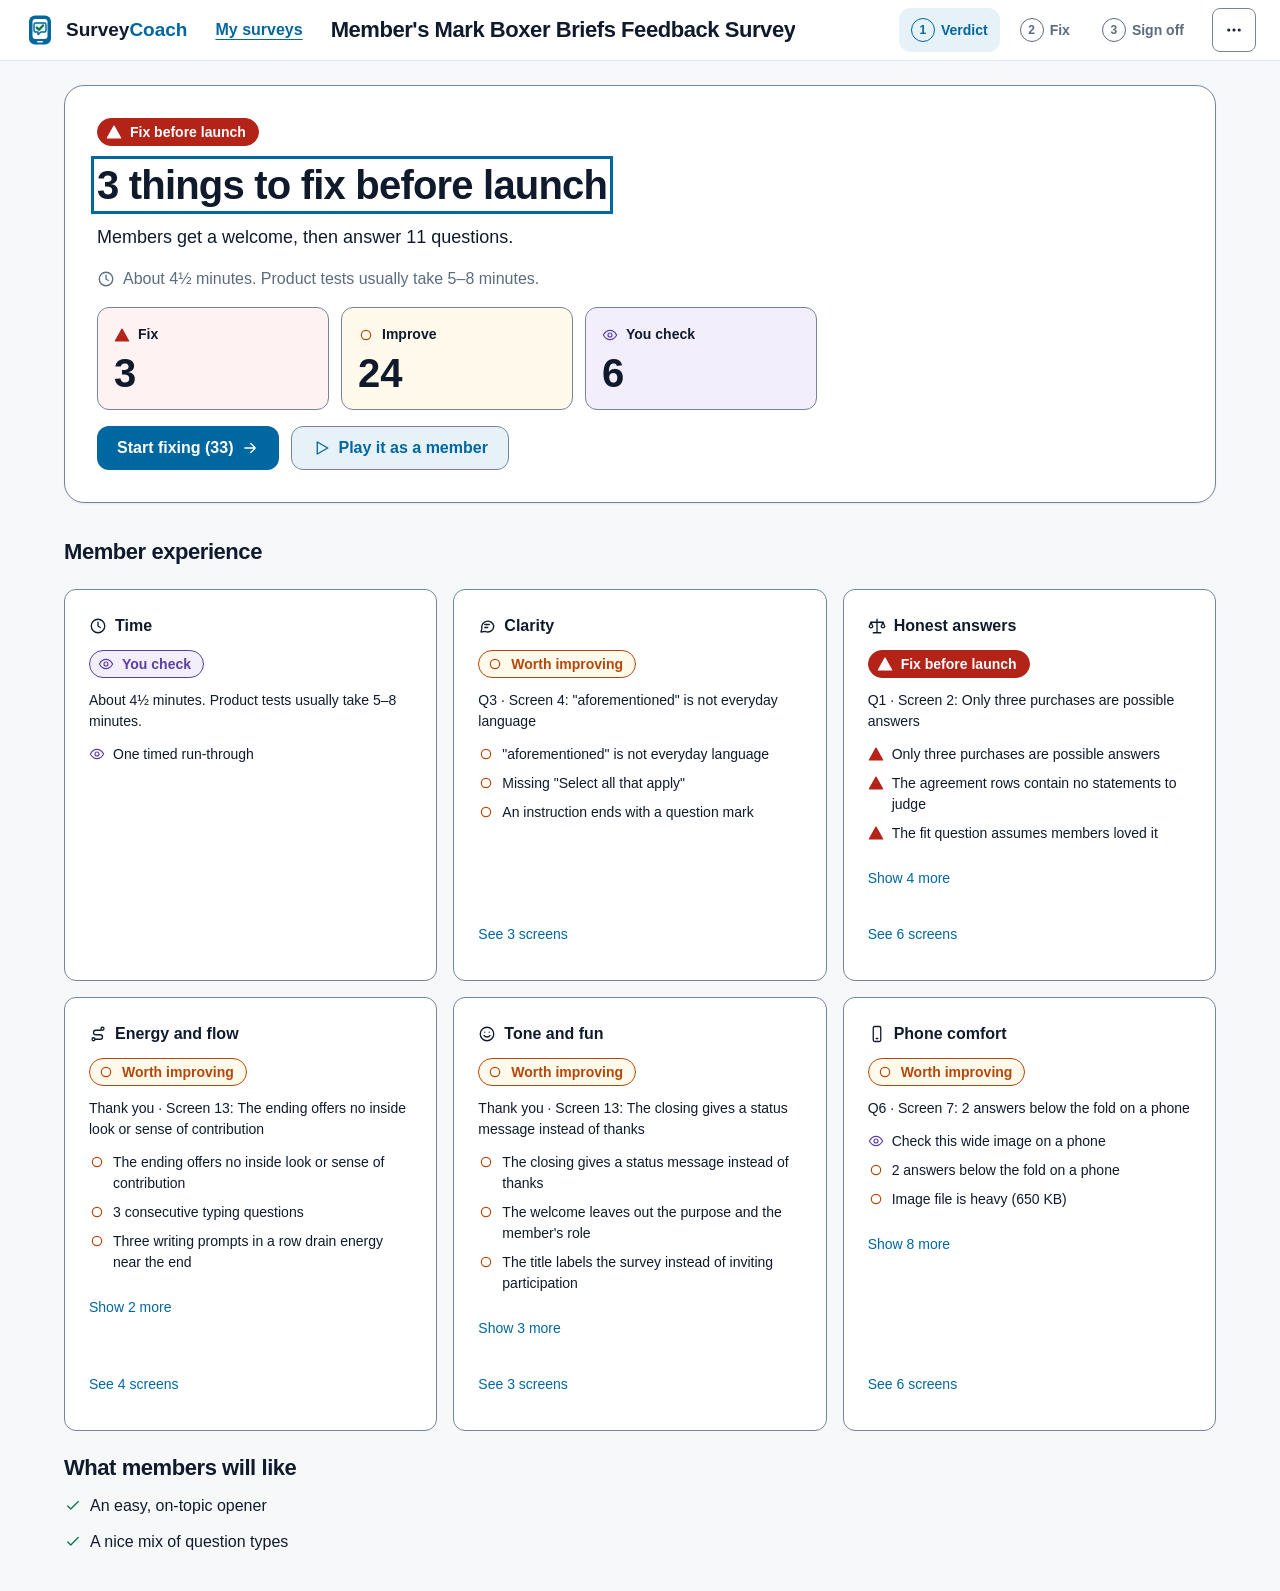
==== commit db8c16b8: "verdict: journey strip (width = time, section labels, state pins, keyboard, tooltip), Play it as a m" ====
--- a/site/index.html
+++ b/site/index.html
@@ -10,7 +10,7 @@
   <link rel="stylesheet" href="design-system.css">
   <link rel="stylesheet" href="states.css"><link rel="stylesheet" href="header.css"><link rel="stylesheet" href="logo.css">
   <link rel="stylesheet" href="review-studio.css"><link rel="stylesheet" href="phone-frame.css"><link rel="stylesheet" href="phone-tools.css">
-<link rel="stylesheet" href="chapters.css"><link rel="stylesheet" href="overview.css"><link rel="stylesheet" href="journey.css"><link rel="stylesheet" href="member-preview.css"><link rel="stylesheet" href="verdict.css"><link rel="stylesheet" href="quality.css"><link rel="stylesheet" href="fix-flow.css"></head>
+<link rel="stylesheet" href="chapters.css"><link rel="stylesheet" href="overview.css"><link rel="stylesheet" href="journey.css"><link rel="stylesheet" href="verdict-setup.css"><link rel="stylesheet" href="member-preview.css"><link rel="stylesheet" href="verdict.css"><link rel="stylesheet" href="quality.css"><link rel="stylesheet" href="fix-flow.css"></head>
 <body>
   <a class="skip" href="#workspace">Skip to review</a>
   <header id="app-header" class="review-header"></header>
@@ -41,7 +41,7 @@
   <script src="model.js"></script>
   <script src="issues.js"></script><script src="progress.js"></script><script src="issue-list.js"></script>
   <script src="phone-frame.js"></script><script src="phone-tools.js"></script><script src="phone.js"></script>
-  <script src="playback.js"></script><script src="journey.js"></script><script src="member-preview.js"></script>
+  <script src="playback.js"></script><script src="journey.js"></script><script src="member-preview.js"></script><script src="setup-card.js"></script><script src="version-delta.js"></script>
   <script src="verdict-cards.js"></script>
   <script src="overview.js"></script>
   <script src="fix-list.js"></script><script src="fix-parts.js"></script><script src="completion.js"></script><script src="my-changes.js"></script><script src="improve-actions.js"></script><script src="queue.js"></script><script src="suggestion.js"></script><script src="drafts.js"></script><script src="coach.js"></script>
--- a/site/logo.css
+++ b/site/logo.css
@@ -5,3 +5,4 @@
 .logo-mark .lm-bubble { fill:var(--accent-soft); stroke:var(--accent); stroke-width:1.4; stroke-linejoin:round; }
 .logo-mark .lm-check { fill:none; stroke:var(--positive); stroke-width:2.2; stroke-linecap:round; stroke-linejoin:round; }
 .logo-mark .lm-home { fill:var(--on-accent); }
+.logo-mark .lm-phone, .logo-mark .lm-screen, .logo-mark .lm-home { stroke:none; }
--- a/site/review-studio.css
+++ b/site/review-studio.css
@@ -5,11 +5,6 @@
 .review-studio .workspace-shell { padding:20px 28px 40px; }
 #review-status,.decision-verdict { font-size:12px; color:var(--muted); }
 .review-studio #topbar { display:none; }
-.energy-quick-guide { font-size:12px; line-height:1.4; margin:0; color:var(--muted); }
-.energy-guide { min-width:0; }
-.review-studio .energy-guide summary,.energy-guide summary { min-height:24px; cursor:pointer; font-size:12px; }
-.energy-guide summary:focus-visible { outline:2px solid var(--accent); outline-offset:2px; }
-.energy-explanation { font-size:12px; line-height:1.5; color:var(--text); margin:4px 0 0; overflow-wrap:anywhere; }
 .phone-wrap { margin:0 auto 12px; }
 .review-studio .phone { --w:390px; border:8px solid var(--phone-frame); border-radius:32px; box-shadow:var(--shadow-2); max-width:100%; }
 .review-studio .phone-bar { padding:10px 14px; font-size:12px; color:var(--muted); background:var(--phone-surface); border-bottom:1px solid var(--line); }
--- a/site/phone-tools.css
+++ b/site/phone-tools.css
@@ -11,5 +11,11 @@
 .text-size [aria-pressed="true"] { background:var(--accent); color:var(--on-accent); font-weight:700; }
 
 .timing .timebar { position:relative; height:8px; max-width:390px; margin:6px auto 0; border-radius:var(--r-pill); background:var(--line); }
-.timing .timebar b { position:absolute; top:0; bottom:0; left:0; border-radius:inherit; background:var(--line-strong); }
+.timing .timebar b { position:absolute; top:0; bottom:0; left:0; border-radius:inherit; }
+.timing .timebar b.reached { background:var(--line-strong); }
+.timing .timebar.by-screen { display:flex; }
+.timing .timebar b { --sec:1; }
+.timing .timebar.by-screen b { position:static; flex:var(--sec) 1 0; border-radius:0; box-shadow:inset -1px 0 var(--surface); }
+.timing .timebar.by-screen b:first-of-type { border-radius:var(--r-pill) 0 0 var(--r-pill); }
+.timing .timebar.by-screen b:last-of-type { border-radius:0 var(--r-pill) var(--r-pill) 0; }
 .timing [title] { cursor:help; }
--- a/site/overview.css
+++ b/site/overview.css
@@ -1,23 +1,6 @@
-/* Overview chapter pieces that outlived the old layout (energy map, member preview, survey type). Colour comes from tokens. */
+/* Overview chapter pieces that outlived the old layout (member preview, survey type). Colour comes from tokens. */
 #chapter-overview { max-width:var(--content); margin:auto; padding:24px 0; }
 .sample-shell #chapter-overview { padding:24px; }
-.energy-map { min-width:0; padding:20px 12px; border:1px solid var(--line-strong); border-radius:var(--r-md); background:var(--surface); }
-.energy-bars { display:flex; align-items:end; gap:6px; overflow-x:auto; padding:12px 4px 8px; scroll-snap-type:x mandatory; }
-.energy-bar { flex:1 0 0; min-width:0; padding:0; background:transparent; color:var(--text); border:0; border-radius:4px; scroll-snap-align:start; }
-.energy-bar[aria-current=step] { outline:2px solid var(--accent); outline-offset:2px; }
-.energy-column { height:120px; display:flex; flex-direction:column; justify-content:end; align-items:center; }
-.energy-fill { display:block; width:80%; min-height:2px; border:1px solid var(--line-strong); border-radius:4px 4px 0 0; background:var(--surface-2); }
-.fresh .energy-fill,.energy-legend .fresh { background:var(--zone-fresh); }
-.fatigue_builds .energy-fill,.energy-legend .fatigue_builds { background:var(--zone-builds); }
-.high .energy-fill,.energy-legend .high { background:var(--zone-high); }
-.energy-must { color:var(--critical); height:20px; }
-.energy-label { display:block; width:100%; padding-top:8px; font-size:12px; white-space:nowrap; overflow:hidden; text-overflow:ellipsis; }
-.energy-label.sparse { visibility:hidden; }
-.energy-legend { display:flex; flex-wrap:wrap; gap:16px; font-size:12px; margin-top:12px; }
-.energy-legend > span { display:inline-flex; align-items:center; gap:6px; }
-.energy-legend i { width:12px; height:12px; border:1px solid var(--line-strong); border-radius:3px; }
-.energy-caption { font-size:12px; color:var(--muted); margin-top:12px; }
-.energy-swipe { display:none; font-size:12px; color:var(--muted); }
 #strengths { list-style:none; padding:0; }
 #strengths li { display:flex; align-items:center; gap:8px; margin:12px 0; font-size:16px; }
 #strengths svg { color:var(--positive); flex-shrink:0; }
@@ -29,16 +12,6 @@
 .survey-style-options input { accent-color:var(--accent); min-width:24px; min-height:24px; }
 #survey-style .meta { margin-top:12px; }
 .overview-title-form { display:flex; gap:8px; flex-wrap:wrap; }
-#member-preview { position:fixed; inset:0; width:100%; height:100%; max-width:none; max-height:none; margin:0; padding:24px; border:0; background:var(--bg); color:var(--text); overflow:auto; }
-#member-preview::backdrop { background:var(--bg); }
-#member-preview > header { display:flex; align-items:center; justify-content:space-between; gap:16px; max-width:900px; margin:0 auto 20px; }
-#member-preview h2 { font-size:22px; }
-.member-phone { max-width:100%; display:flex; justify-content:center; overflow:hidden; }
-.member-phone .phone-screen { max-height:48vh; }
-.member-playback { display:flex; justify-content:center; align-items:center; gap:16px; margin:16px 0; }
-.member-playback button { flex-shrink:0; }
-#member-preview .energy-map { max-width:900px; margin:auto; }
-.compact .energy-column { height:48px; }
 @media (max-width:759px) {
   :root { --overview-action-height:120px; }
   html:has(#chapter-overview:not([hidden])) { scroll-padding-bottom:var(--overview-action-height, 120px); }
@@ -46,10 +19,5 @@
   #chapter-overview :is(button, summary, input, a) { scroll-margin-bottom:var(--overview-action-height, 120px); }
   .overview-actions { position:fixed; bottom:0; left:0; right:0; z-index:12; background:var(--surface); padding:12px 12px calc(12px + env(safe-area-inset-bottom)); border-top:1px solid var(--line-strong); justify-content:center; }
   .overview-actions button { font-size:14px; padding:0 12px; }
-  .energy-bar { flex:0 0 56px; }
-  .energy-swipe { display:block; }
-  .energy-label.sparse { visibility:visible; }
-  #member-preview { padding:12px; }
-  #member-preview .member-phone .phone { max-width:calc(100vw - 24px); }
   .sample-shell:has(#chapter-overview:not([hidden])) { padding-bottom:120px; }
 }
--- a/site/journey.css
+++ b/site/journey.css
@@ -0,0 +1,39 @@
+/* The journey strip: width = estimated seconds, and nothing else is encoded. Tokens only. */
+.journey { position:relative; display:grid; grid-template-columns:minmax(0,1fr); gap:var(--s-2); min-width:0; --journey-min:28px; }
+@media (pointer:coarse) { .journey { --journey-min:44px; } }
+.journey-scroll { overflow-x:auto; padding:var(--s-1) var(--s-1) var(--s-2); }
+.journey-track, .journey-segs { display:flex; list-style:none; margin:0; padding:0; }
+.journey-track { gap:var(--s-1); }
+/* Inline styles set these per element; the defaults keep a bare element valid. */
+.journey-section, .journey-seg { --sec:1; }
+.journey-section { --label:0; --count:1; }
+/* Every flex item starts from zero and grows by its seconds, so a segment's share of the strip is its share of the time.
+   Only the floors (readable number, tappable button, whole section label) can override that. */
+.journey-section { display:flex; flex:var(--sec) 1 0; flex-direction:column; gap:var(--s-1); min-width:max(calc(var(--label) * 1ch + var(--s-3)), calc(var(--journey-min) * var(--count, 1))); font-size:var(--fs-12); }
+.journey-label { display:block; padding-bottom:2px; border-bottom:2px solid var(--line-strong); color:var(--text); font-weight:600; line-height:1.3; white-space:nowrap; overflow:hidden; }
+.journey-segs { flex:1; }
+.journey-seg { flex:var(--sec) 1 0; min-width:var(--journey-min); }
+.journey-seg:not(:first-child) button { border-left-width:0; }
+.journey-seg button { position:relative; display:flex; flex-direction:column; align-items:center; justify-content:center; gap:var(--s-1); width:100%; height:64px; min-height:44px; padding:0; border:1px solid var(--line-strong); background:var(--surface-2); color:var(--text); font-size:var(--fs-12); cursor:pointer; }
+.journey-seg:first-child button { border-radius:var(--r-sm) 0 0 var(--r-sm); }
+.journey-seg:last-child button { border-radius:0 var(--r-sm) var(--r-sm) 0; }
+.journey-seg:only-child button { border-radius:var(--r-sm); }
+.journey-seg button:hover { background:var(--accent-soft); }
+.journey-seg button[aria-current=step] { position:relative; z-index:1; background:var(--accent-soft); outline:3px solid var(--accent); outline-offset:2px; font-weight:800; }
+.journey-seg button[aria-current=step] .journey-num { text-decoration:underline; text-underline-offset:3px; }
+.journey-pin { display:inline-flex; line-height:0; }
+.journey-pin .state-icon { display:inline-flex; }
+.journey-pin svg { width:16px; height:16px; }
+.journey-more { margin:0; }
+.journey-tip { position:absolute; z-index:5; inset-block-start:calc(100% + var(--s-1)); transform:translateX(-50%); max-width:min(320px,90vw); padding:var(--s-2) var(--s-3); border:1px solid var(--line-strong); border-radius:var(--r-sm); background:var(--surface); color:var(--text); box-shadow:var(--shadow-2); font-size:var(--fs-14); pointer-events:none; white-space:normal; }
+.journey-list summary { display:flex; align-items:center; min-height:44px; color:var(--accent); font-size:var(--fs-14); cursor:pointer; }
+.journey-list ol { display:grid; gap:var(--s-2); margin:0; padding:0 0 0 var(--s-5); font-size:var(--fs-14); }
+.journey-list li span { overflow-wrap:anywhere; }
+.journey-list li .state-icon { display:inline-flex; vertical-align:middle; margin-right:var(--s-2); }
+/* Compact: the Fix header. No section labels (the tooltip and the list carry them); shorter segments. */
+.journey.compact .journey-seg button { height:44px; flex-direction:row; gap:2px; }
+.journey.compact { flex:1 1 100%; }
+/* On a phone the phone is the hero (it must start in the top half), so the Fix header's strip steps aside; the pager,
+   All screens and the bar under the phone carry navigation there. The Verdict's strip and the dialog's strip stay. */
+@media (max-width:759px) { #improve-bar .journey.compact { display:none; } }
+@media (prefers-reduced-motion:no-preference) { .journey-seg button { transition:background var(--dur-1) var(--ease); } }
--- a/site/verdict-setup.css
+++ b/site/verdict-setup.css
@@ -0,0 +1,31 @@
+/* Verdict setup card and "Since last version" card. Tokens only. */
+.setup-card, .delta-card { display:grid; gap:var(--s-3); min-width:0; padding:var(--s-5); border:1px solid var(--line-strong); border-radius:var(--r-md); background:var(--surface); }
+.setup-card h3, .delta-card h3 { margin:0; font-size:var(--fs-22); }
+.setup-card .meta, .delta-card .meta { margin:0; }
+.setup-card.collapsed { padding:var(--s-2) var(--s-4); background:var(--surface-2); }
+.setup-line { display:flex; flex-wrap:wrap; align-items:center; gap:var(--s-2); margin:0; font-size:var(--fs-14); }
+.setup-row { display:grid; gap:var(--s-2); min-width:0; margin:0; padding:var(--s-3) 0 0; border:0; border-top:1px solid var(--line); }
+.setup-question { display:flex; flex-wrap:wrap; align-items:center; gap:var(--s-2); margin:0; padding:0; font-size:var(--fs-16); }
+.setup-chip { padding:2px var(--s-2); border:1px solid var(--line-strong); border-radius:var(--r-pill); background:var(--surface-2); font-size:var(--fs-12); font-weight:600; }
+.setup-actions { display:flex; flex-wrap:wrap; gap:var(--s-2); }
+.setup-row #survey-style { margin:0; padding:var(--s-3); border:1px solid var(--line-strong); border-radius:var(--r-md); }
+.setup-reward-text { display:flex; flex-wrap:wrap; align-items:end; gap:var(--s-2); }
+.setup-reward-text label { flex:1 1 100%; font-size:var(--fs-14); }
+.setup-reward-text input { flex:1 1 240px; min-width:0; padding:0 var(--s-3); border:1px solid var(--line-strong); border-radius:var(--r-sm); background:var(--surface); color:var(--text); }
+.setup-error { display:flex; flex-wrap:wrap; align-items:center; gap:var(--s-2); margin:0; padding:var(--s-3); border:1px solid var(--critical); border-radius:var(--r-sm); background:var(--critical-soft); color:var(--critical); font-size:var(--fs-14); }
+.delta-summary { margin:0; font-size:var(--fs-18); }
+.delta-uncertain { display:grid; gap:var(--s-2); padding:var(--s-3); border:1px solid var(--you-check); border-radius:var(--r-sm); background:var(--you-check-soft); }
+.delta-uncertain p { display:flex; align-items:center; gap:var(--s-2); margin:0; color:var(--you-check); }
+.delta-card ul { display:grid; gap:var(--s-2); margin:0; padding-left:var(--s-5); font-size:var(--fs-14); }
+.delta-uncertain ul { color:var(--text); }
+.delta-where { color:var(--muted); font-size:var(--fs-14); }
+.delta-fixed { display:grid; gap:var(--s-2); }
+.delta-fixed h4 { margin:0; font-size:var(--fs-16); }
+.delta-fixed-item, .delta-more { padding:0 var(--s-3); border:1px solid var(--line); border-radius:var(--r-sm); font-size:var(--fs-14); }
+.delta-fixed-item summary, .delta-more summary { display:flex; align-items:center; min-height:44px; cursor:pointer; }
+.delta-head { display:inline-flex; flex-wrap:wrap; align-items:center; gap:var(--s-2); }
+.delta-head svg { color:var(--positive); flex:none; }
+.delta-snippet { display:grid; gap:var(--s-1); margin-bottom:var(--s-3); }
+.delta-tag { font-size:var(--fs-12); font-weight:700; text-transform:uppercase; letter-spacing:.04em; color:var(--muted); }
+.delta-snippet blockquote { margin:0; padding:var(--s-2) var(--s-3); border-left:3px solid var(--line-strong); background:var(--surface-2); overflow-wrap:anywhere; }
+@media (max-width:759px) { .setup-card, .delta-card { padding:var(--s-4); } .setup-actions .btn { flex:1 1 auto; } }
--- a/site/member-preview.css
+++ b/site/member-preview.css
@@ -0,0 +1,17 @@
+/* "Play it as a member": a full-screen dialog. Tokens only. */
+#member-preview { position:fixed; inset:0; width:100%; height:100%; max-width:none; max-height:none; margin:0; padding:var(--s-5); border:0; background:var(--bg); color:var(--text); overflow:auto; }
+#member-preview::backdrop { background:var(--bg); }
+#member-preview > * { max-width:900px; margin-inline:auto; }
+#member-preview > header { display:flex; align-items:center; justify-content:space-between; gap:var(--s-4); margin-bottom:var(--s-3); }
+#member-preview h2 { margin:0; font-size:var(--fs-22); }
+.member-time { margin:0 auto var(--s-3); text-align:center; color:var(--muted); font-size:var(--fs-14); }
+.member-strip { min-width:0; }
+.member-phone { display:flex; justify-content:center; max-width:100%; margin-block:var(--s-4); overflow:hidden; }
+.member-phone .phone-screen { max-height:52vh; }
+.member-steps { display:flex; align-items:center; justify-content:center; gap:var(--s-4); padding-bottom:var(--s-4); }
+.member-steps .btn { min-width:96px; }
+.member-where { min-width:9ch; text-align:center; font-weight:700; }
+@media (max-width:759px) {
+  #member-preview { padding:var(--s-3); }
+  #member-preview .member-phone .phone { max-width:calc(100vw - 24px); }
+}
--- a/site/quality.css
+++ b/site/quality.css
@@ -13,9 +13,9 @@
 .quality-dialog > button { float:right; min-width:70px; }
 .quality-dialog p,.quality-dialog li { overflow-wrap:anywhere; }
 .quality-footer { padding:var(--s-4) 0; }
-.energy-info { min-width:44px; min-height:44px; font-size:var(--fs-22); vertical-align:middle; }
-.energy-info-wrap { display:inline-block; position:relative; font-weight:400; }
-.energy-tooltip { position:absolute; z-index:10; inset-block-start:100%; inset-inline-start:50%; transform:translateX(-50%); width:min(280px,70vw); padding:var(--s-3); background:var(--surface); color:var(--text); border:1px solid var(--line-strong); border-radius:var(--r-sm); box-shadow:var(--shadow-2); font-size:var(--fs-14); line-height:1.5; letter-spacing:normal; }
+.time-info { min-width:44px; min-height:44px; font-size:var(--fs-22); vertical-align:middle; }
+.time-info-wrap { display:inline-block; position:relative; font-weight:400; }
+.time-tooltip { position:absolute; z-index:10; inset-block-start:100%; inset-inline-start:50%; transform:translateX(-50%); width:min(280px,70vw); padding:var(--s-3); background:var(--surface); color:var(--text); border:1px solid var(--line-strong); border-radius:var(--r-sm); box-shadow:var(--shadow-2); font-size:var(--fs-14); line-height:1.5; letter-spacing:normal; }
 #survey-style { border:0; padding:0; margin:var(--s-4) 0; min-width:0; }
 #survey-style legend { font-size:var(--fs-14); font-weight:650; }
 #survey-style .survey-style-options { gap:var(--s-2); }
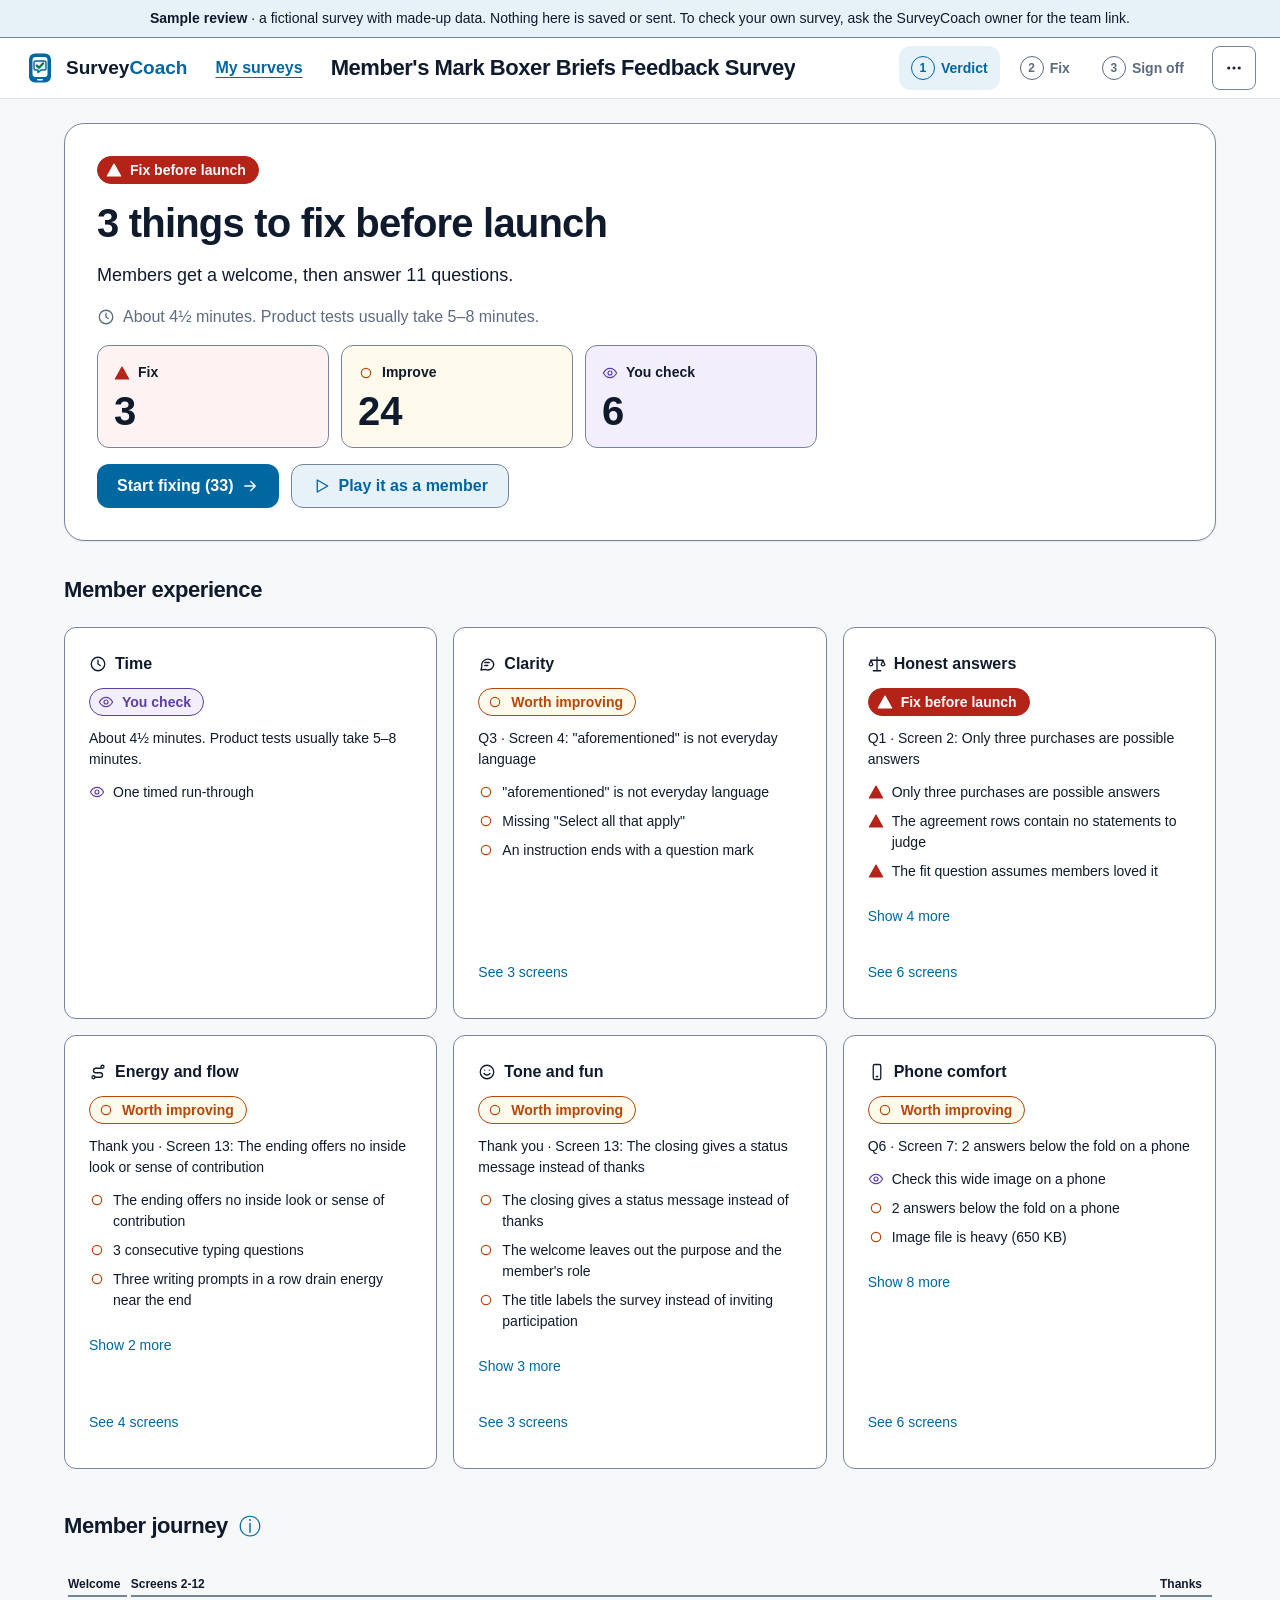
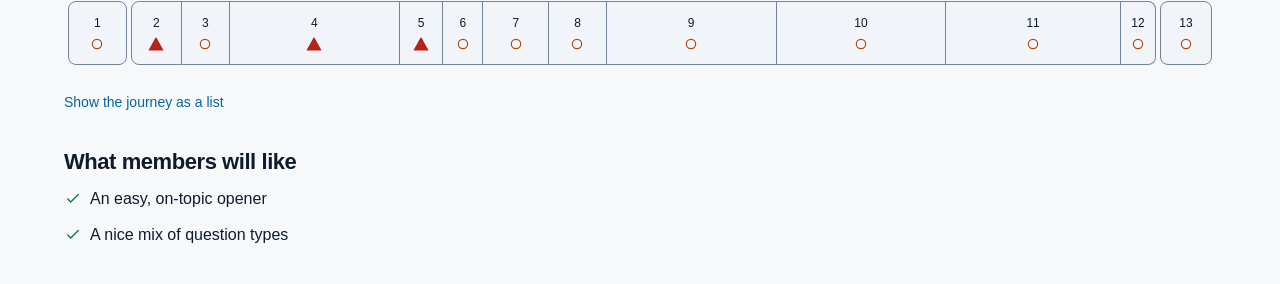
==== commit 4f6ebe92: "pages: sample banner on the Verdict, Pages bundle build (server-only pages redirect to the sample), " ====
--- a/site/index.html
+++ b/site/index.html
@@ -8,7 +8,7 @@
   <link rel="stylesheet" href="styles.css">
   <link rel="stylesheet" href="workflow.css">
   <link rel="stylesheet" href="design-system.css">
-  <link rel="stylesheet" href="states.css"><link rel="stylesheet" href="header.css"><link rel="stylesheet" href="logo.css">
+  <link rel="stylesheet" href="states.css"><link rel="stylesheet" href="header.css"><link rel="stylesheet" href="logo.css"><link rel="stylesheet" href="sample-banner.css">
   <link rel="stylesheet" href="review-studio.css"><link rel="stylesheet" href="phone-frame.css"><link rel="stylesheet" href="phone-tools.css">
 <link rel="stylesheet" href="chapters.css"><link rel="stylesheet" href="overview.css"><link rel="stylesheet" href="journey.css"><link rel="stylesheet" href="verdict-setup.css"><link rel="stylesheet" href="member-preview.css"><link rel="stylesheet" href="verdict.css"><link rel="stylesheet" href="quality.css"><link rel="stylesheet" href="fix-flow.css"></head>
 <body>
@@ -45,6 +45,6 @@
   <script src="verdict-cards.js"></script>
   <script src="overview.js"></script>
   <script src="fix-list.js"></script><script src="fix-parts.js"></script><script src="completion.js"></script><script src="my-changes.js"></script><script src="improve-actions.js"></script><script src="queue.js"></script><script src="suggestion.js"></script><script src="drafts.js"></script><script src="coach.js"></script>
-  <script src="about.js"></script><script src="app.js"></script>
+  <script src="sample-banner.js"></script><script src="about.js"></script><script src="app.js"></script>
 </body>
 </html>
--- a/site/sample-banner.css
+++ b/site/sample-banner.css
@@ -0,0 +1,5 @@
+/* The sample banner: quiet, informational, above the header. Tokens only. */
+.sample-banner { background:var(--accent-soft); color:var(--text); border-bottom:1px solid var(--line-strong);
+  padding:var(--s-2) var(--s-4); font-size:var(--fs-14); text-align:center; }
+.sample-banner p { margin:0 auto; max-width:var(--content); }
+.sample-banner-link { display:inline-block; min-height:24px; padding:var(--s-1) 0; font-weight:700; }
--- a/site/phone-frame.css
+++ b/site/phone-frame.css
@@ -19,10 +19,13 @@
 .phone-content { display:flex; flex-direction:column; min-height:100%; }
 .phone-nextbar { position:sticky; bottom:0; margin:auto -16px 0; padding:12px 16px 16px; background:var(--phone-bg); border-top:1px solid var(--line); }
 .phone-nextbar .next { margin:0; }
+/* The cue is a fade that sits right on the Next bar (its height is measured into --next-h by phone-frame.js). It never takes
+   a click and is not a control, so the last visible answer stays readable and tappable underneath it. */
 .phone-scroll-cue {
-  position:absolute; left:50%; bottom:calc(var(--next-h) + 8px); transform:translateX(-50%); z-index:2;
-  min-height:28px; padding:4px 12px; border:0; border-radius:var(--r-pill);
-  background:var(--phone-frame); color:var(--on-accent); font-size:var(--fs-12); font-weight:700; box-shadow:var(--shadow-2); cursor:pointer;
+  position:absolute; left:0; right:0; bottom:var(--next-h); z-index:2; height:32px; padding-bottom:3px;
+  display:flex; align-items:flex-end; justify-content:center; pointer-events:none;
+  background:linear-gradient(to top, var(--phone-bg), transparent);
+  color:var(--phone-text); font-size:var(--fs-12); font-weight:700;
 }
 .phone-viewport[data-more="false"] .phone-scroll-cue { display:none; }
 .phone-home { display:flex; flex:none; align-items:center; justify-content:center; height:20px; background:var(--phone-bg); }
--- a/site/journey.css
+++ b/site/journey.css
@@ -25,13 +25,13 @@
 .journey-pin .state-icon { display:inline-flex; }
 .journey-pin svg { width:16px; height:16px; }
 .journey-more { margin:0; }
-.journey-tip { position:absolute; z-index:5; inset-block-start:calc(100% + var(--s-1)); transform:translateX(-50%); max-width:min(320px,90vw); padding:var(--s-2) var(--s-3); border:1px solid var(--line-strong); border-radius:var(--r-sm); background:var(--surface); color:var(--text); box-shadow:var(--shadow-2); font-size:var(--fs-14); pointer-events:none; white-space:normal; }
+.journey-tip { position:absolute; z-index:5; transform:translateX(-50%); max-width:min(320px,90vw); padding:var(--s-2) var(--s-3); border:1px solid var(--line-strong); border-radius:var(--r-sm); background:var(--surface); color:var(--text); box-shadow:var(--shadow-2); font-size:var(--fs-14); pointer-events:none; white-space:normal; }
 .journey-list summary { display:flex; align-items:center; min-height:44px; color:var(--accent); font-size:var(--fs-14); cursor:pointer; }
 .journey-list ol { display:grid; gap:var(--s-2); margin:0; padding:0 0 0 var(--s-5); font-size:var(--fs-14); }
 .journey-list li span { overflow-wrap:anywhere; }
 .journey-list li .state-icon { display:inline-flex; vertical-align:middle; margin-right:var(--s-2); }
 /* Compact: the Fix header. No section labels (the tooltip and the list carry them); shorter segments. */
-.journey.compact .journey-seg button { height:44px; flex-direction:row; gap:2px; }
+.journey.compact .journey-seg button { height:48px; gap:2px; }       /* still number over pin: a 28px segment cannot hold both side by side */
 .journey.compact { flex:1 1 100%; }
 /* On a phone the phone is the hero (it must start in the top half), so the Fix header's strip steps aside; the pager,
    All screens and the bar under the phone carry navigation there. The Verdict's strip and the dialog's strip stay. */
--- a/site/verdict-setup.css
+++ b/site/verdict-setup.css
@@ -4,7 +4,8 @@
 .setup-card .meta, .delta-card .meta { margin:0; }
 .setup-card.collapsed { padding:var(--s-2) var(--s-4); background:var(--surface-2); }
 .setup-line { display:flex; flex-wrap:wrap; align-items:center; gap:var(--s-2); margin:0; font-size:var(--fs-14); }
-.setup-row { display:grid; gap:var(--s-2); min-width:0; margin:0; padding:var(--s-3) 0 0; border:0; border-top:1px solid var(--line); }
+.setup-row { display:grid; gap:var(--s-2); min-width:0; margin:0; padding:var(--s-3) 0 0; border:0; box-shadow:0 -1px 0 var(--line); }   /* a shadow, not a fieldset border: a border would run through the legend */
+.setup-row legend { padding:0; }
 .setup-question { display:flex; flex-wrap:wrap; align-items:center; gap:var(--s-2); margin:0; padding:0; font-size:var(--fs-16); }
 .setup-chip { padding:2px var(--s-2); border:1px solid var(--line-strong); border-radius:var(--r-pill); background:var(--surface-2); font-size:var(--fs-12); font-weight:600; }
 .setup-actions { display:flex; flex-wrap:wrap; gap:var(--s-2); }
--- a/site/member-preview.css
+++ b/site/member-preview.css
@@ -2,8 +2,9 @@
 #member-preview { position:fixed; inset:0; width:100%; height:100%; max-width:none; max-height:none; margin:0; padding:var(--s-5); border:0; background:var(--bg); color:var(--text); overflow:auto; }
 #member-preview::backdrop { background:var(--bg); }
 #member-preview > * { max-width:900px; margin-inline:auto; }
-#member-preview > header { display:flex; align-items:center; justify-content:space-between; gap:var(--s-4); margin-bottom:var(--s-3); }
+#member-preview > header { display:flex; flex-wrap:wrap; align-items:center; justify-content:space-between; gap:var(--s-4); margin-bottom:var(--s-3); }
 #member-preview h2 { margin:0; font-size:var(--fs-22); }
+#member-preview > header .btn { white-space:nowrap; }
 .member-time { margin:0 auto var(--s-3); text-align:center; color:var(--muted); font-size:var(--fs-14); }
 .member-strip { min-width:0; }
 .member-phone { display:flex; justify-content:center; max-width:100%; margin-block:var(--s-4); overflow:hidden; }
--- a/site/verdict.css
+++ b/site/verdict.css
@@ -36,3 +36,5 @@
   #signals { grid-template-columns:1fr; }
 }
 .dialog-actions { display:flex; flex-wrap:wrap; gap:var(--s-3); margin-top:var(--s-4); }
+/* D15: programmatic focus on a heading shows its ring only after a key press (set by overview.js), not on load or after a click. */
+html:not([data-input=keyboard]) :is(h1, h2, h3)[tabindex="-1"]:focus { outline:none; }
--- a/site/fix-flow.css
+++ b/site/fix-flow.css
@@ -1,6 +1,7 @@
 /* The fix flow: toolbar, list, card, My changes tray, drawers and the two end states. Colour comes from tokens only. */
 @property --p { syntax:'<number>'; inherits:false; initial-value:0; }
 html { scroll-padding-top:calc(var(--header-h,69px) + 96px); }
+:root { --tray-h:0px; }   /* the My changes tray's height, set by my-changes.js */
 
 /* ---- toolbar: one progress indicator, three filter chips, the tools ---- */
 .improve-bar { display:flex; flex-wrap:wrap; align-items:center; gap:var(--s-3) var(--s-5); margin:var(--s-4) 0 var(--s-5); padding:var(--s-2) var(--s-3); background:var(--surface); border:1px solid var(--line-strong); border-radius:var(--r-md); }
@@ -36,7 +37,7 @@
 }
 
 /* ---- the list ---- */
-.fix-rows { list-style:none; margin:0; padding:0; display:grid; gap:var(--s-2); }
+.fix-rows { list-style:none; margin:0; padding:0 0 var(--tray-h); display:grid; gap:var(--s-2); }   /* clear of the fixed My changes tray (3E) */
 .fix-row { display:grid; grid-template-columns:24px minmax(0,1fr); gap:var(--s-3); align-items:start; width:100%; min-height:44px; padding:var(--s-3); text-align:left; border:1px solid var(--line-strong); border-radius:var(--r-md); background:var(--surface); color:var(--text); cursor:pointer; }
 .fix-row[aria-current=true] { border:2px solid var(--accent); background:var(--accent-soft); padding:calc(var(--s-3) - 1px); }
 .fix-row .state-icon[data-state=done] { color:var(--positive); }
